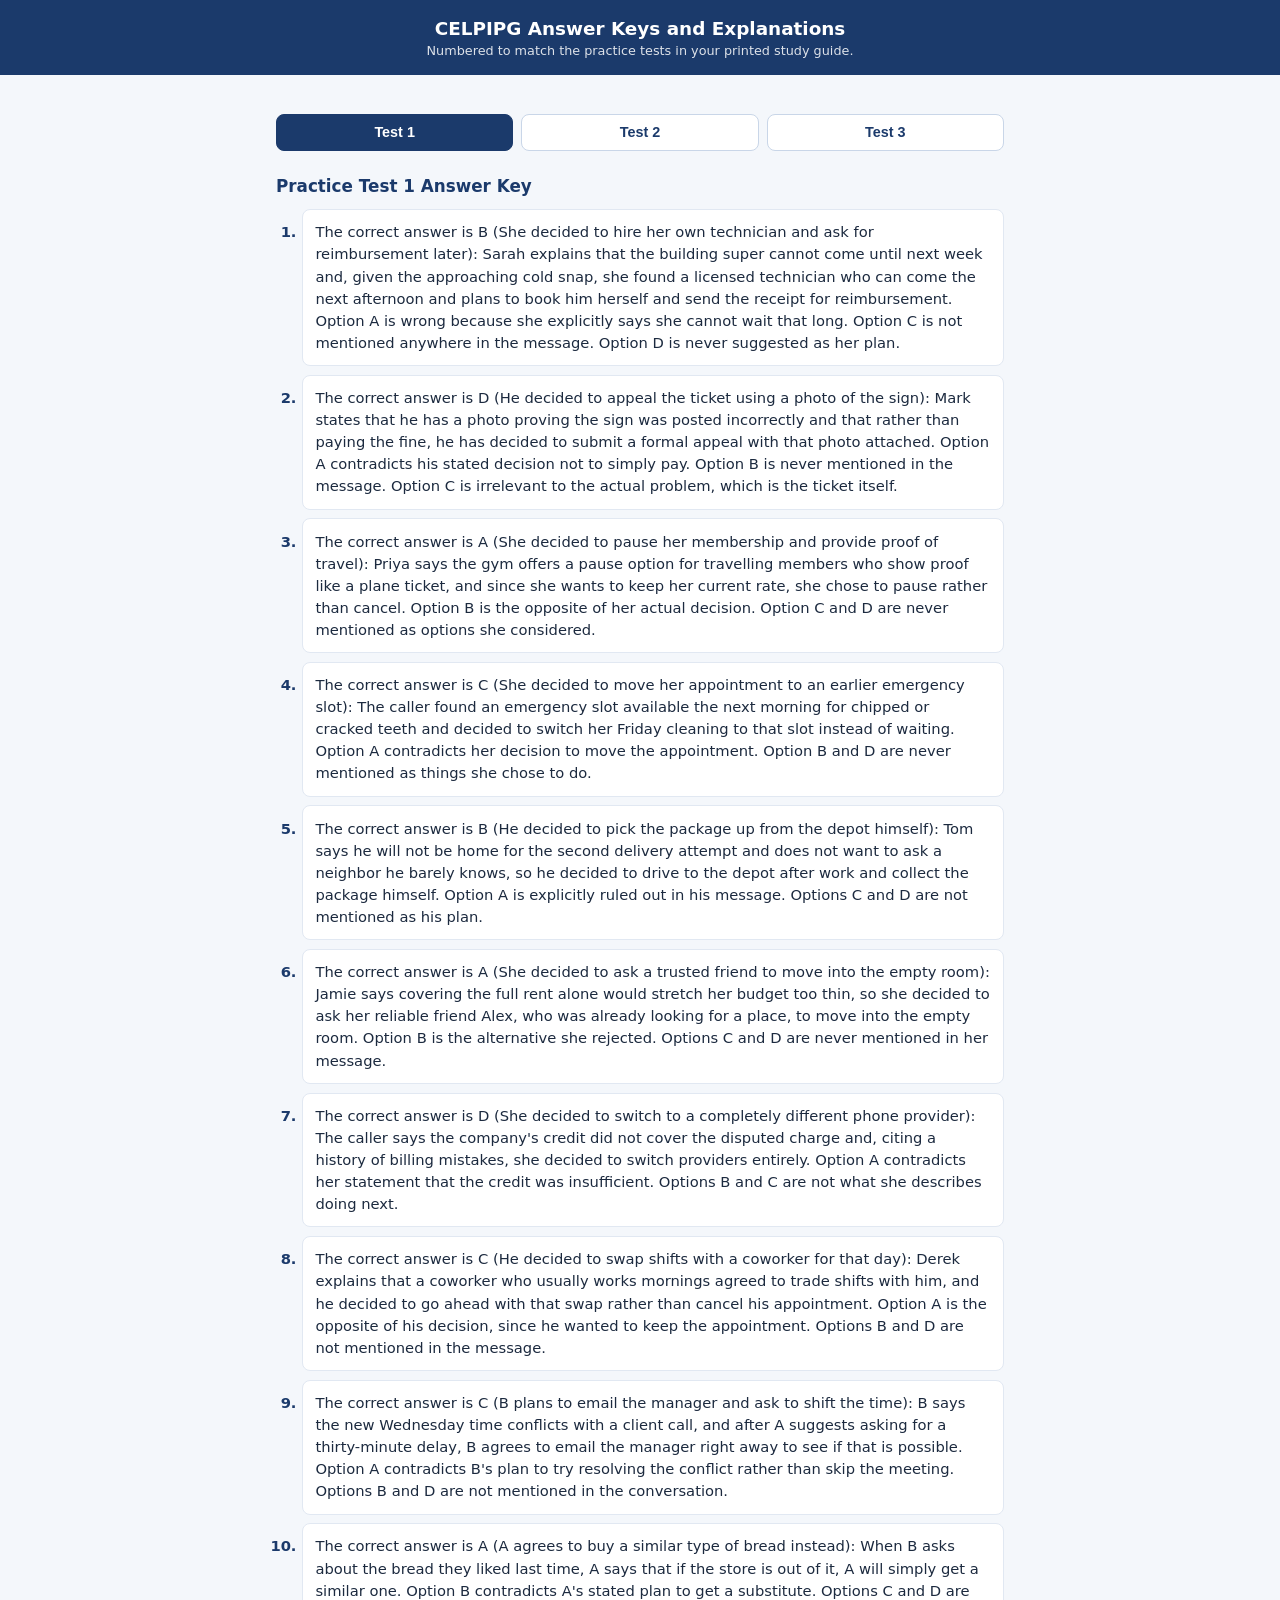
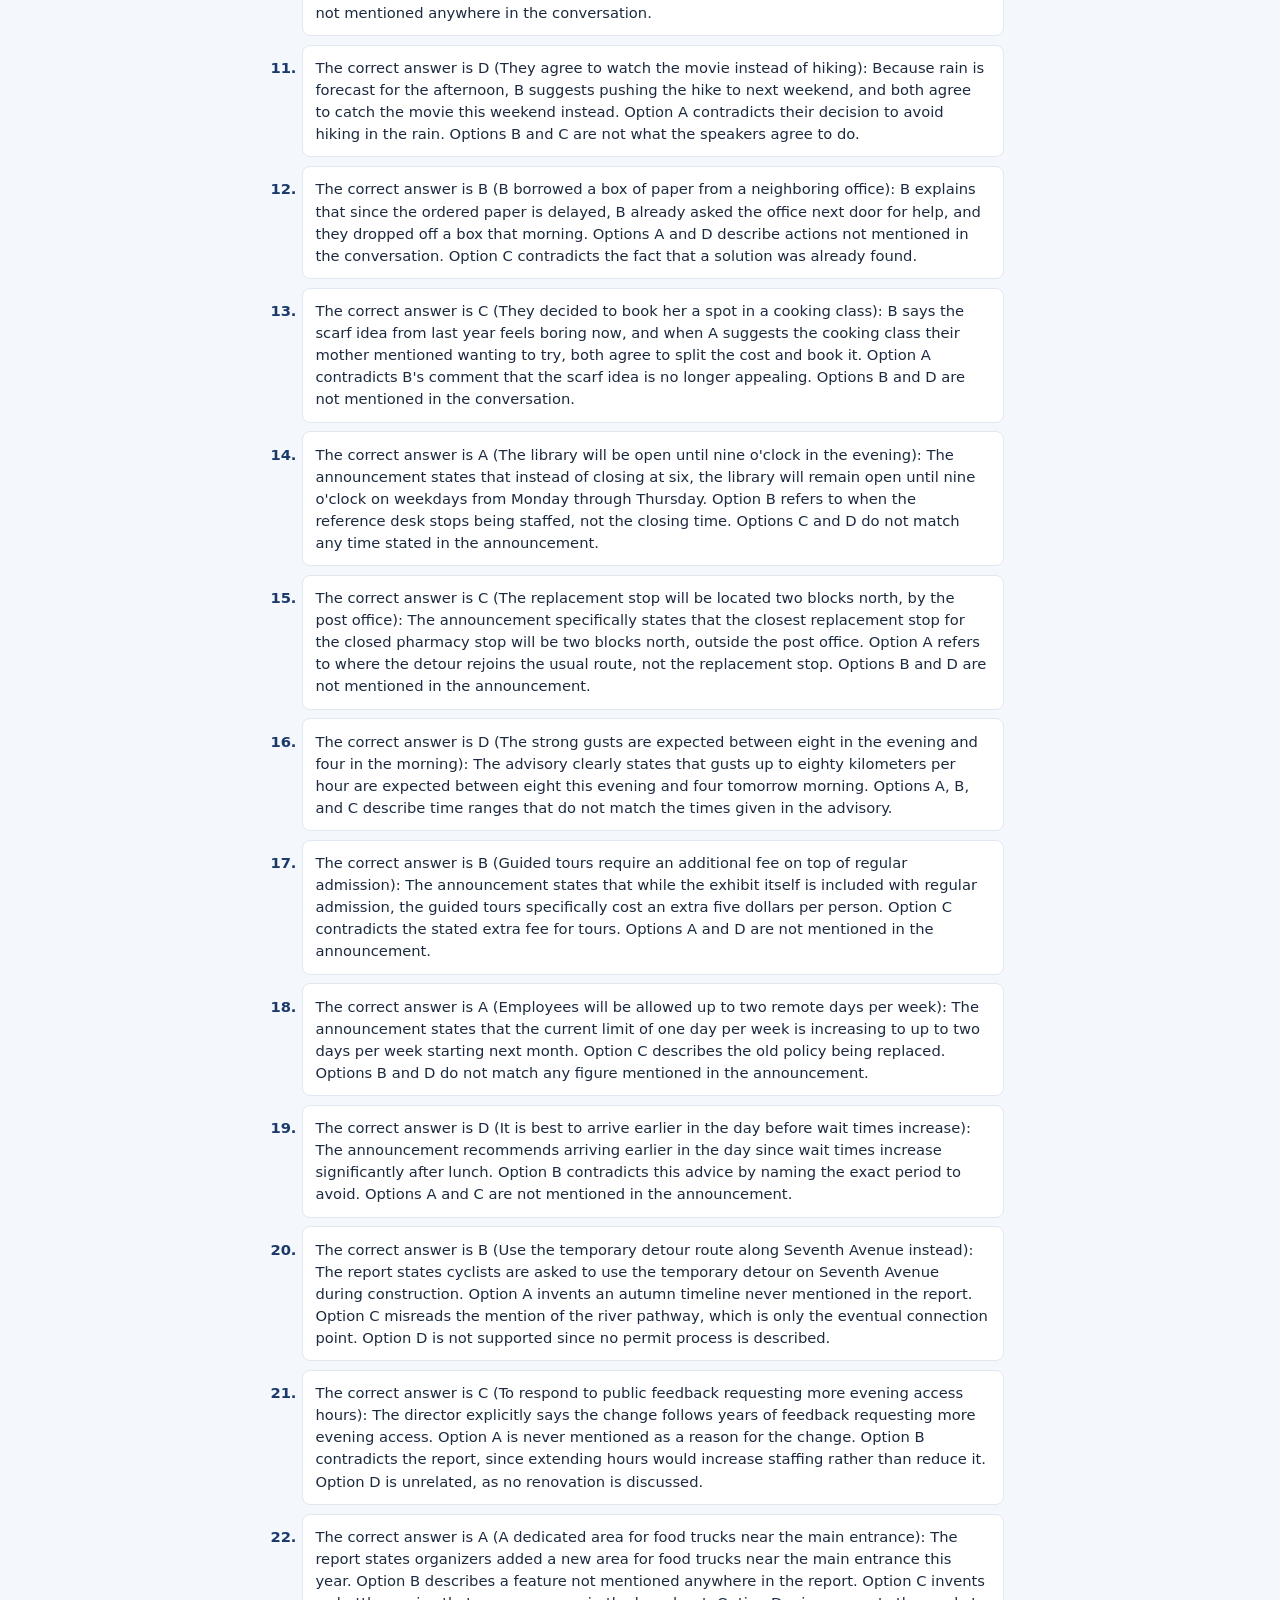
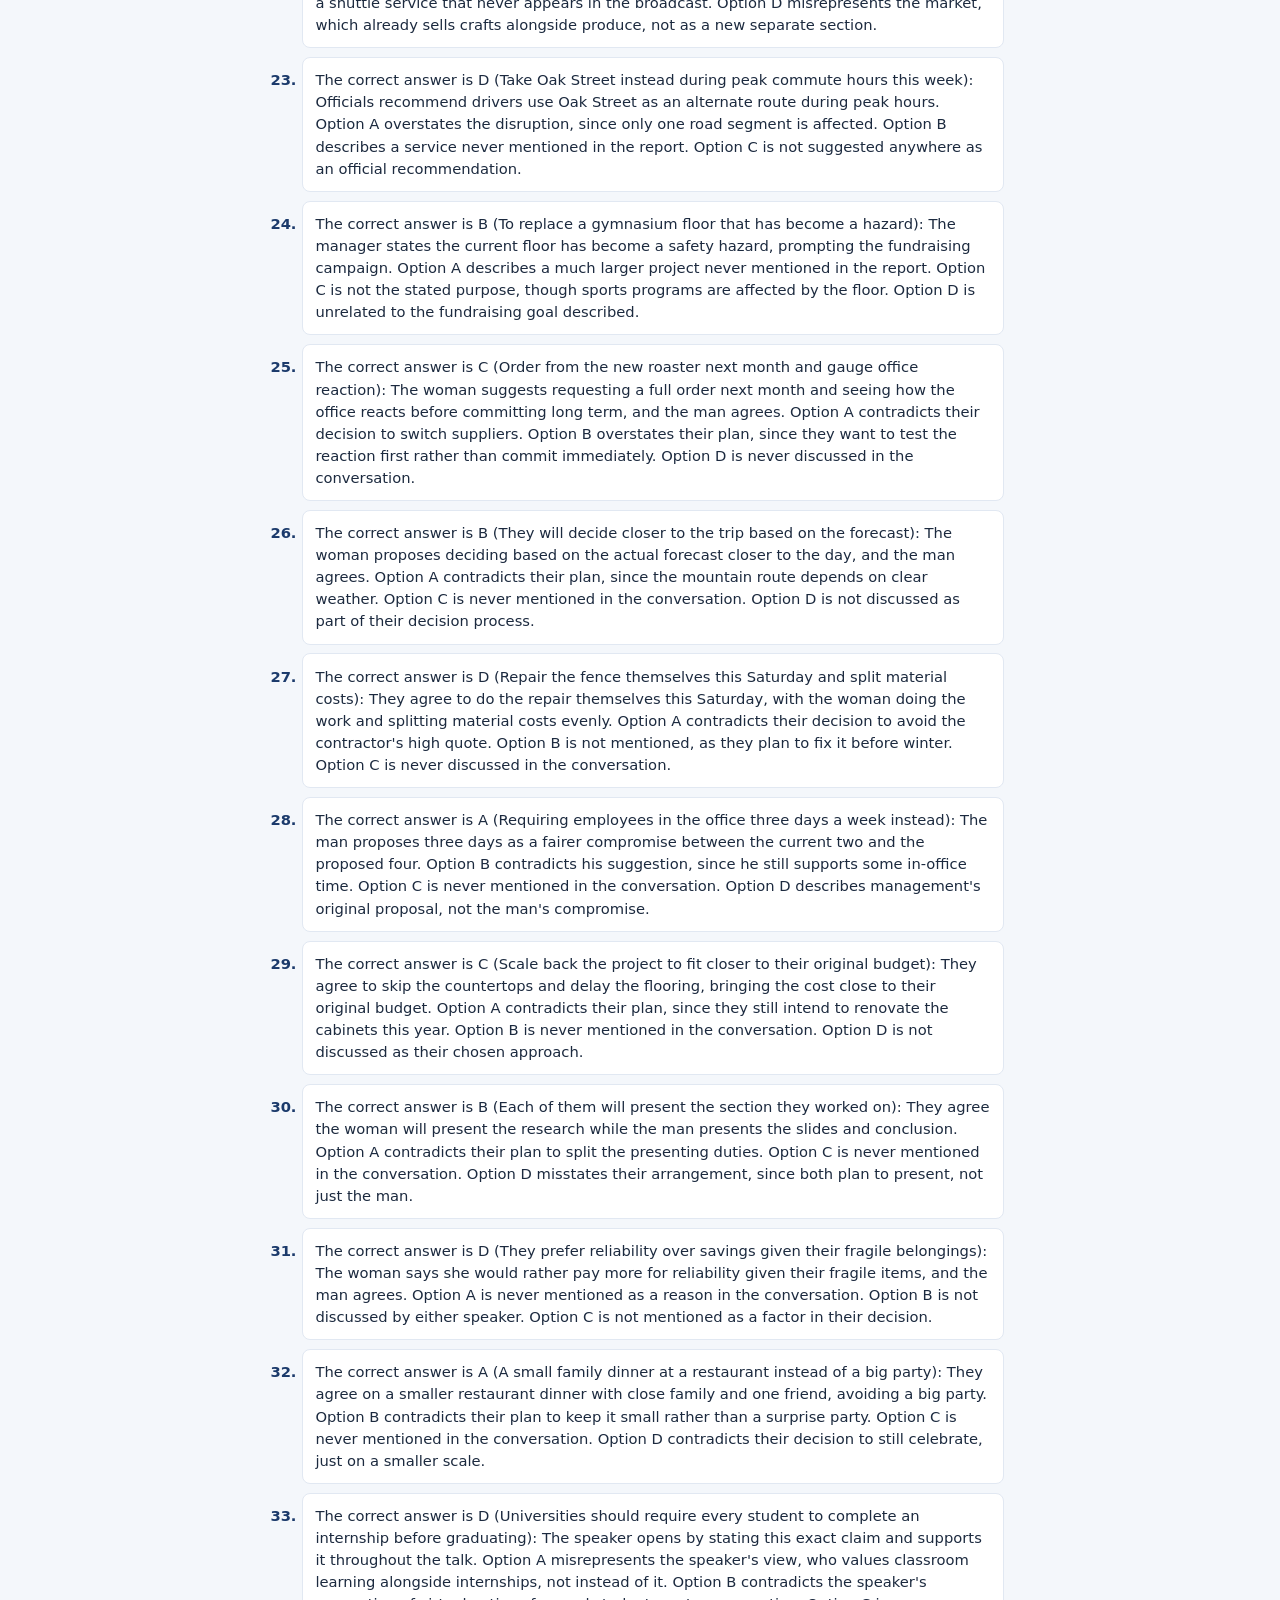
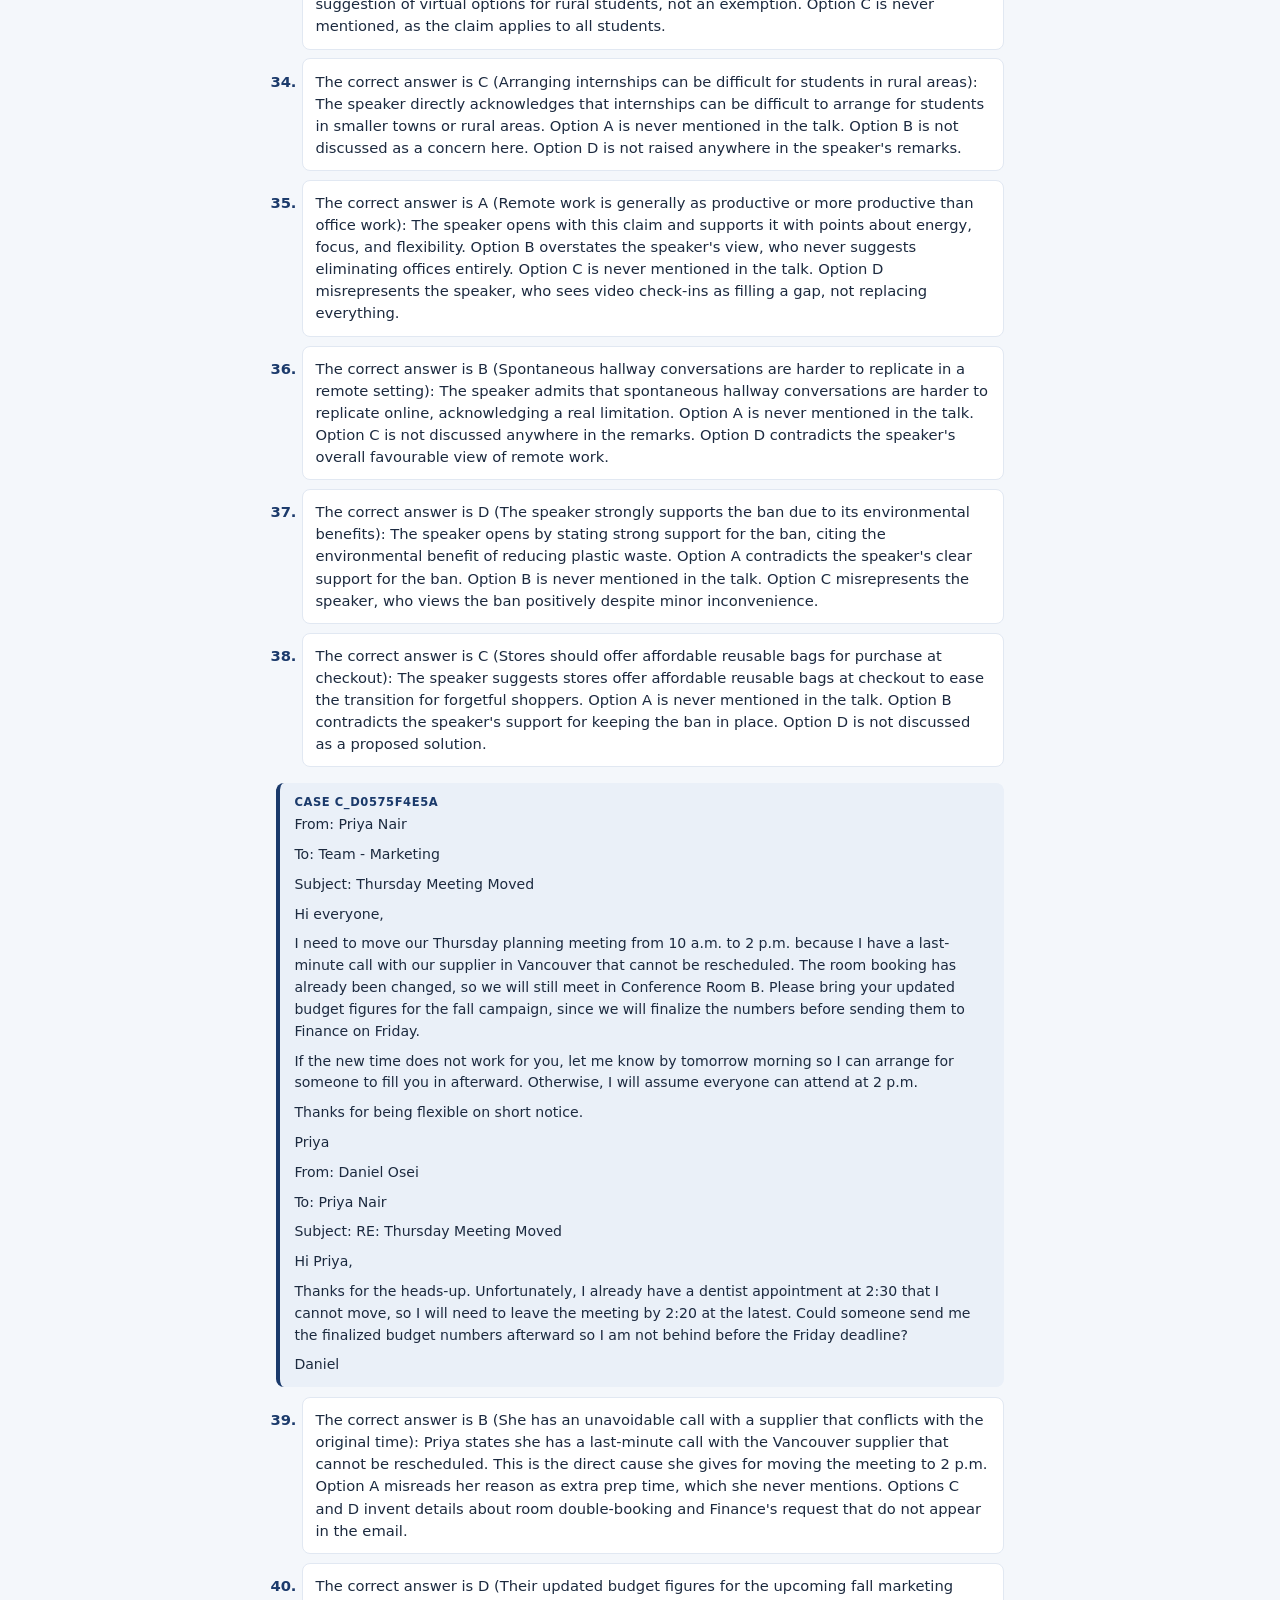
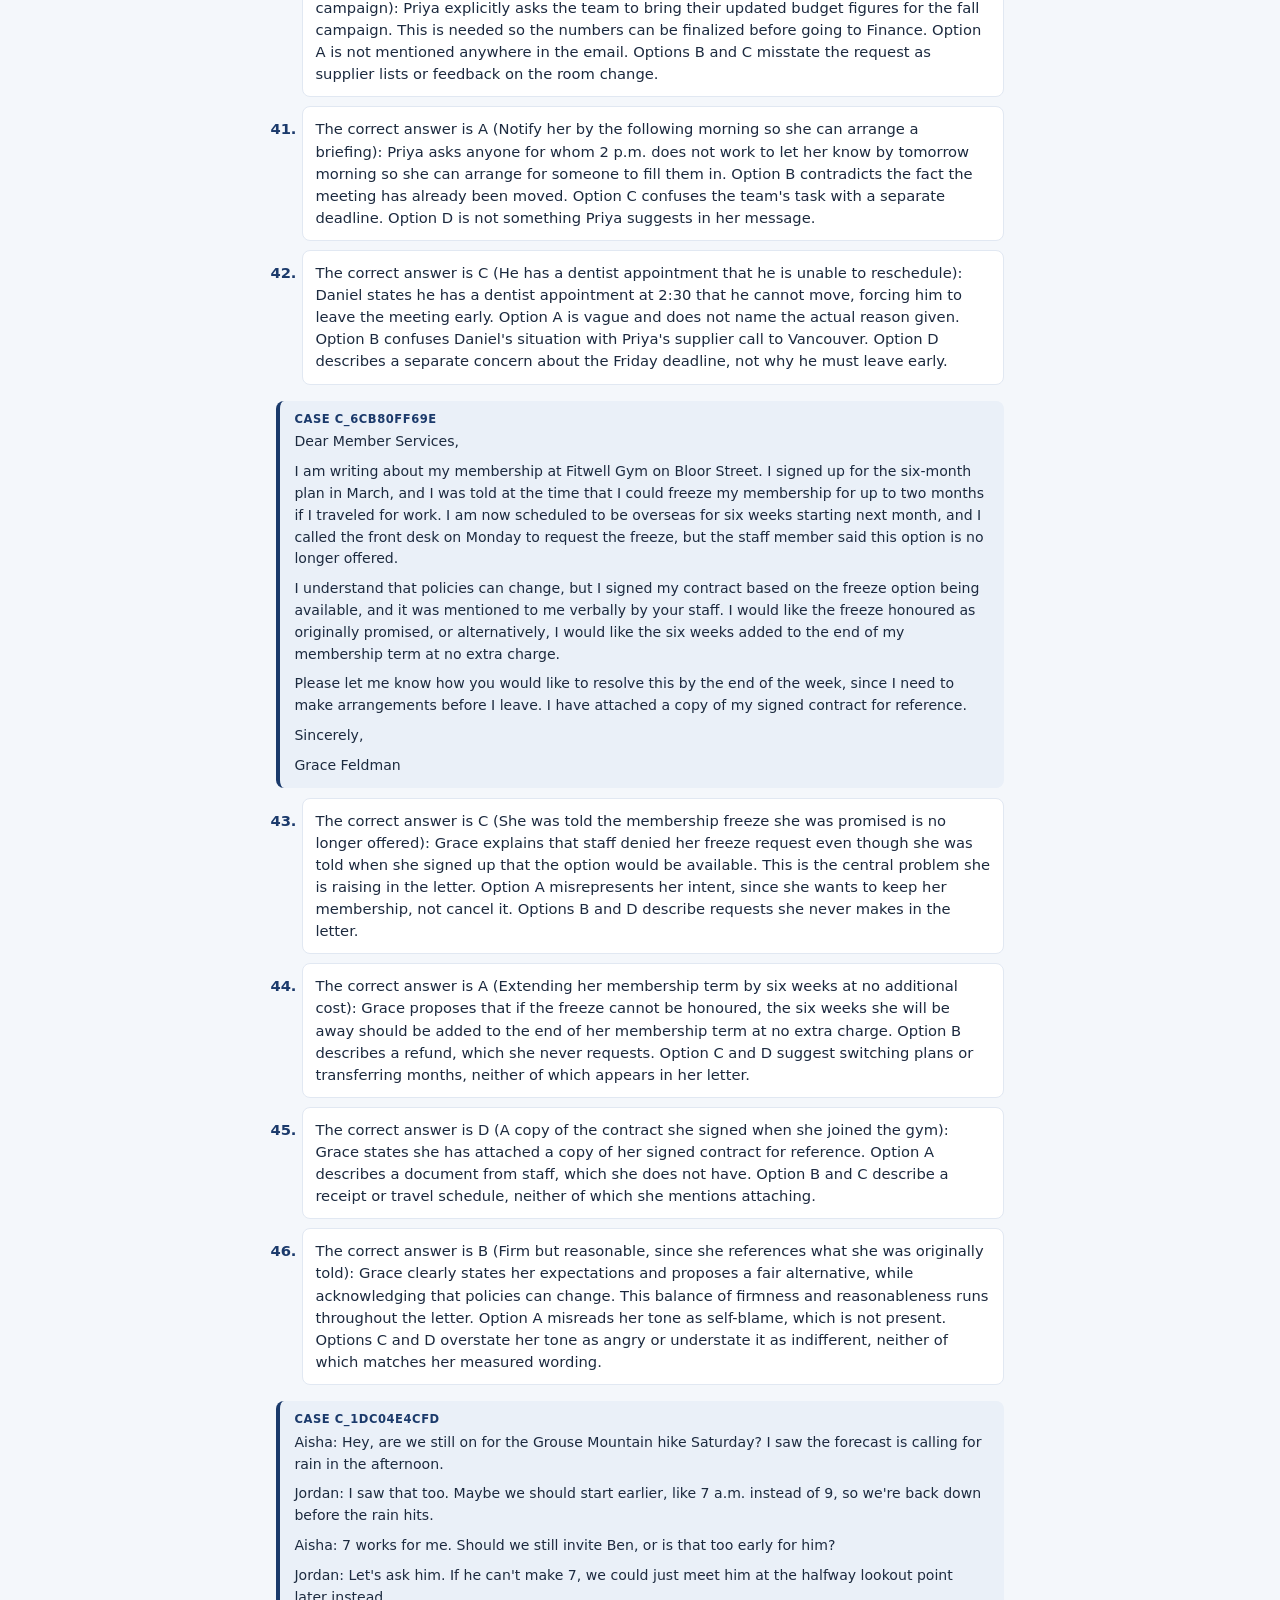
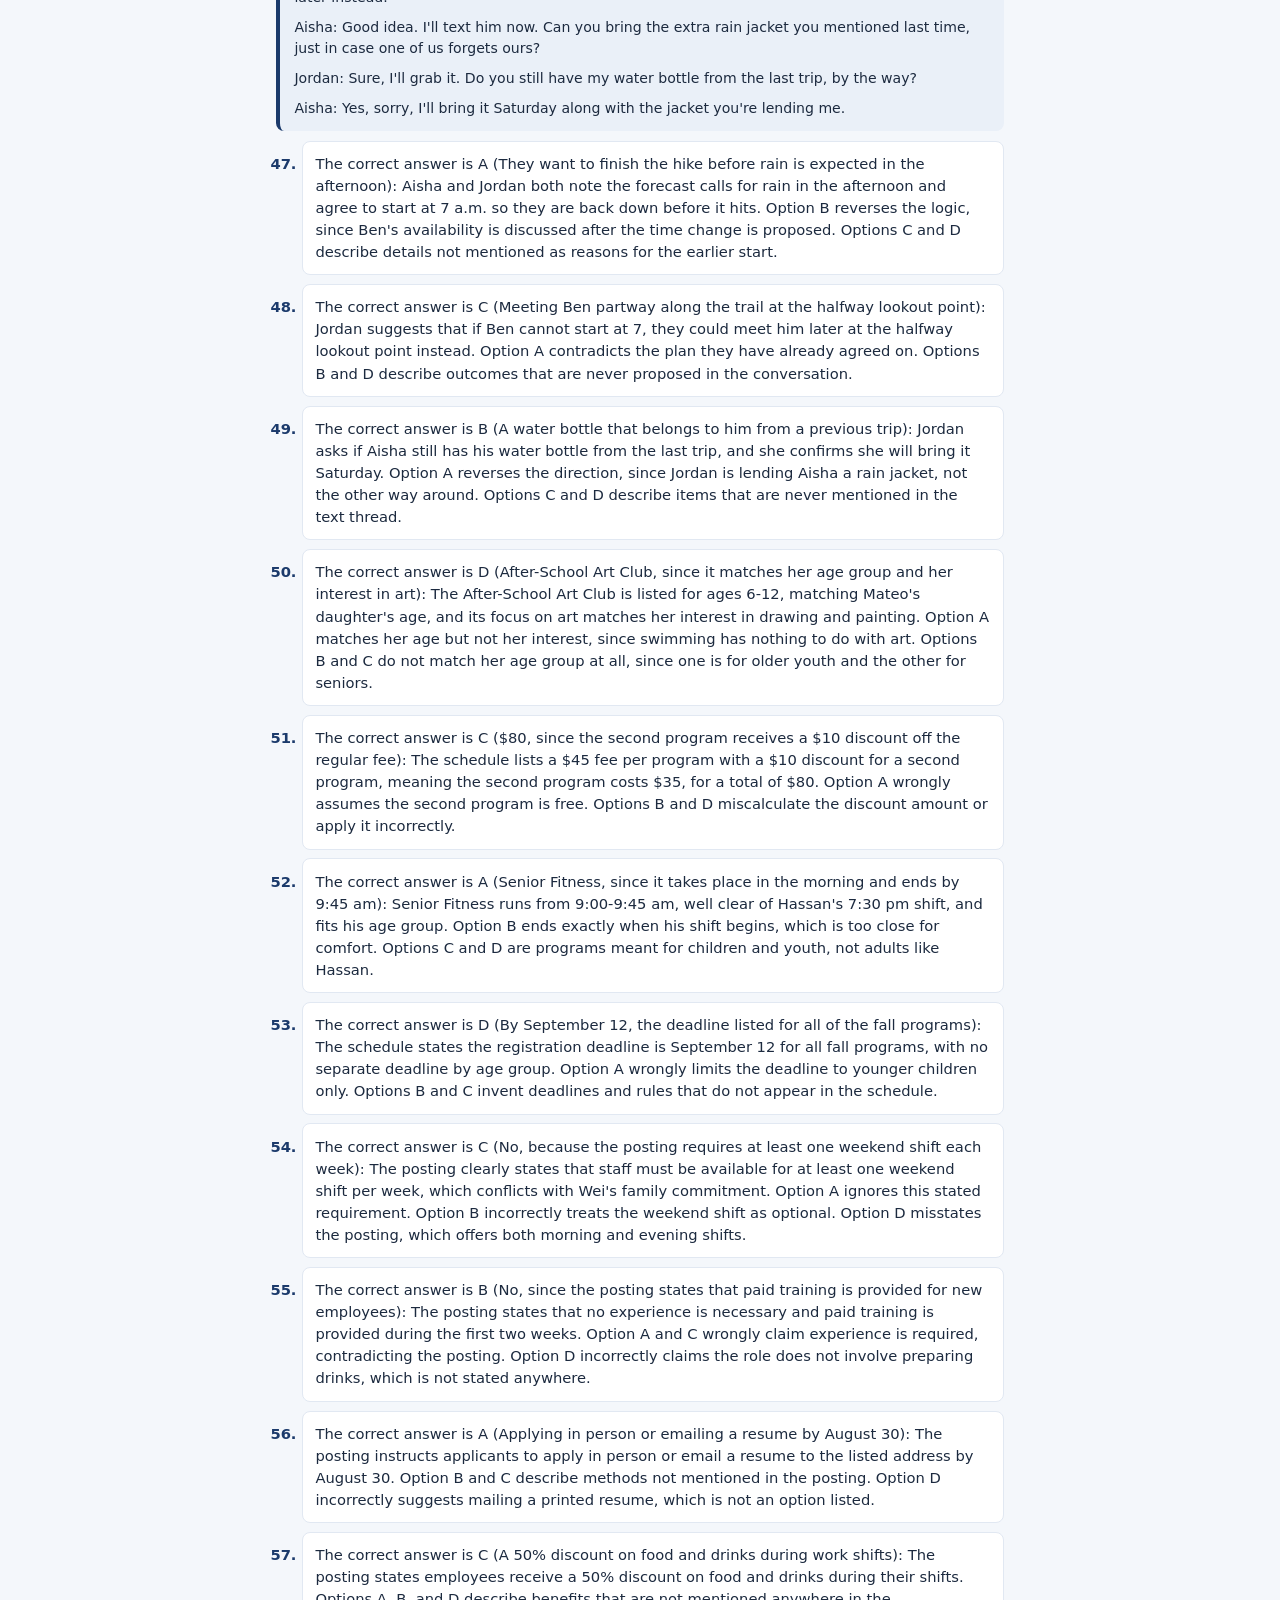
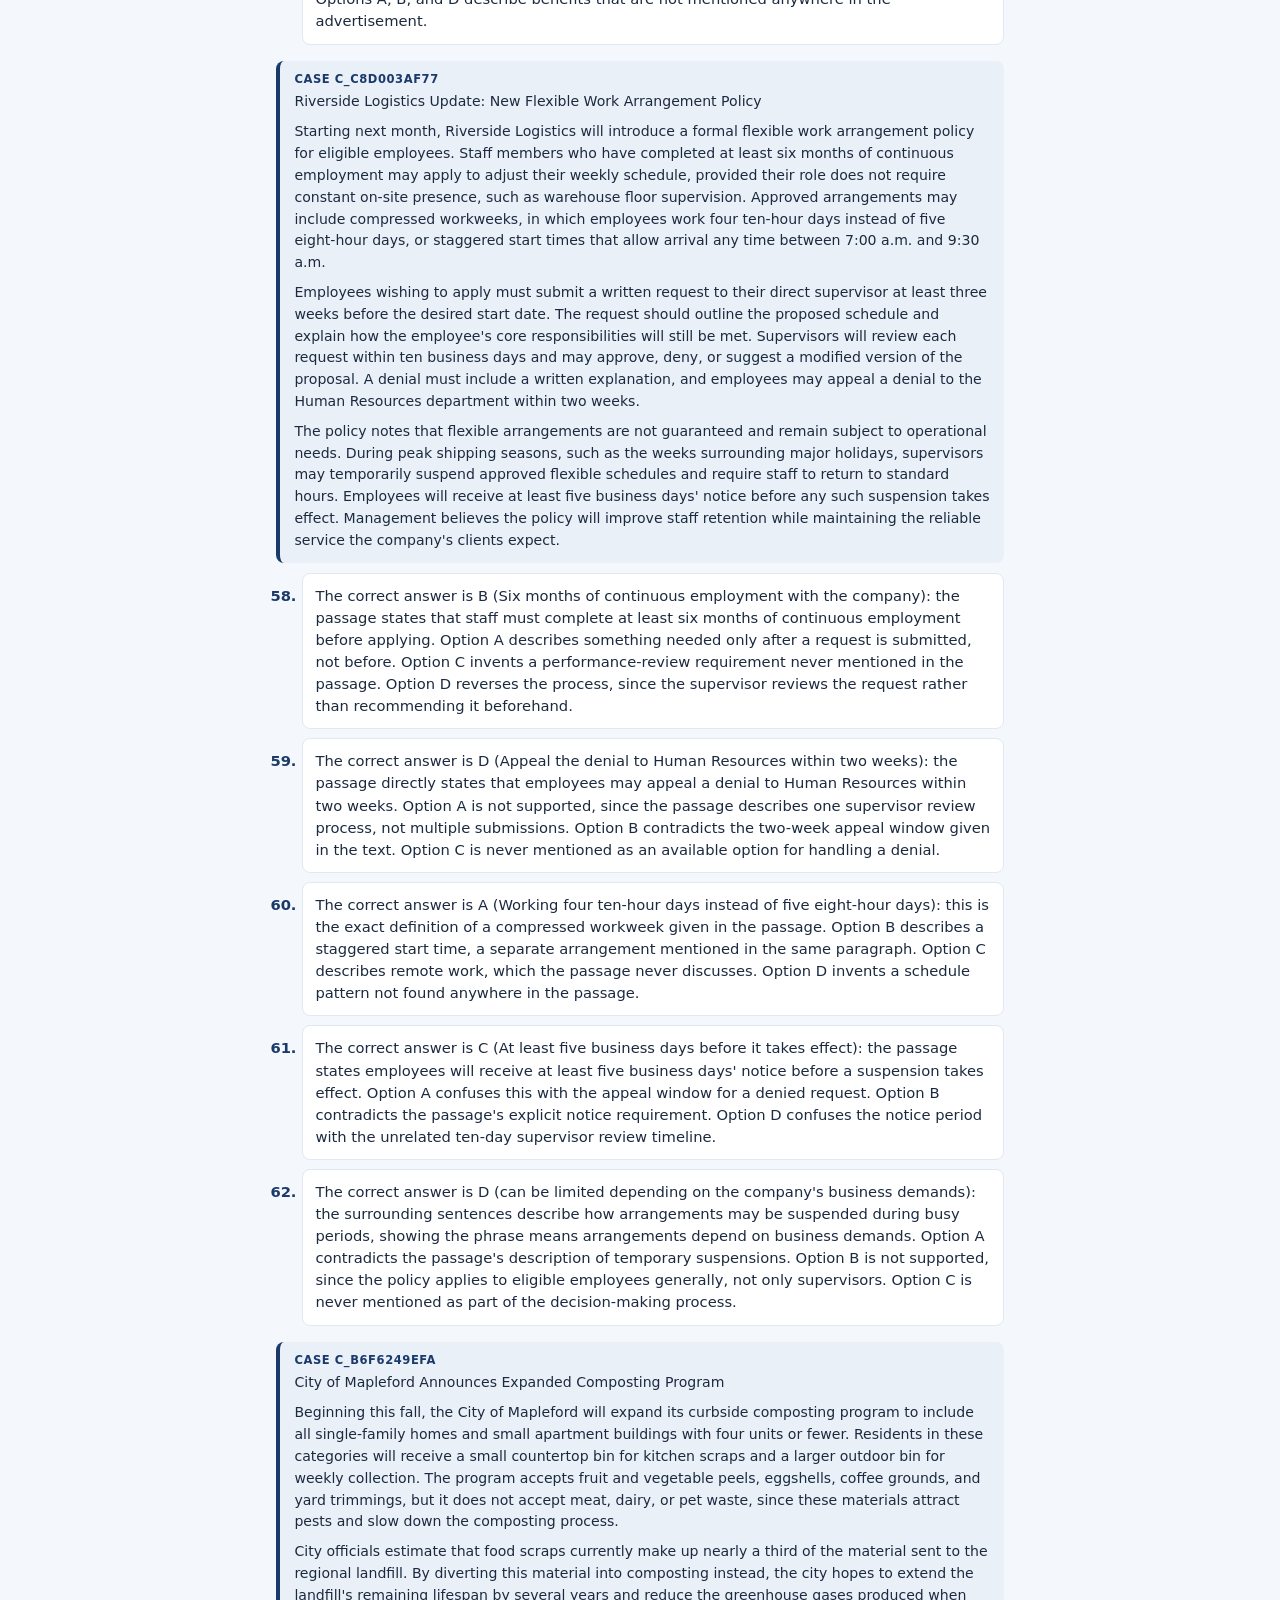
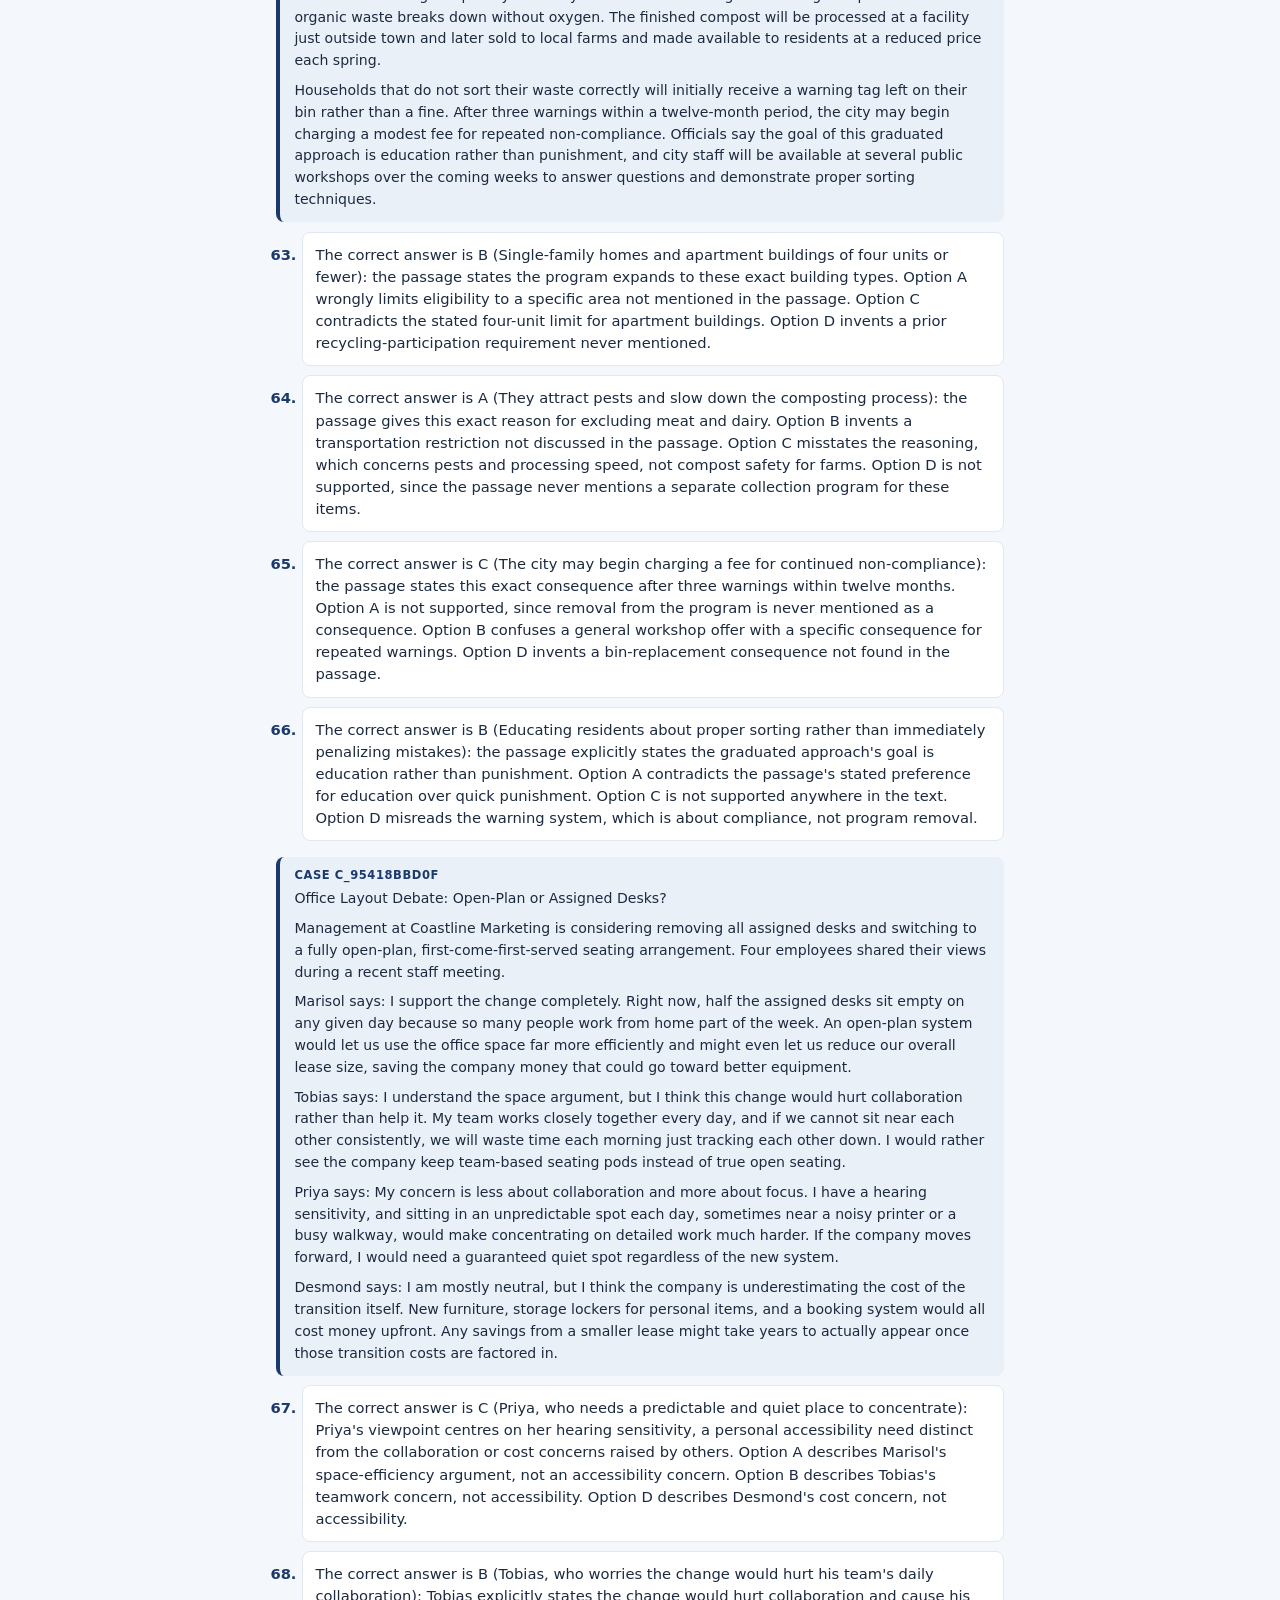
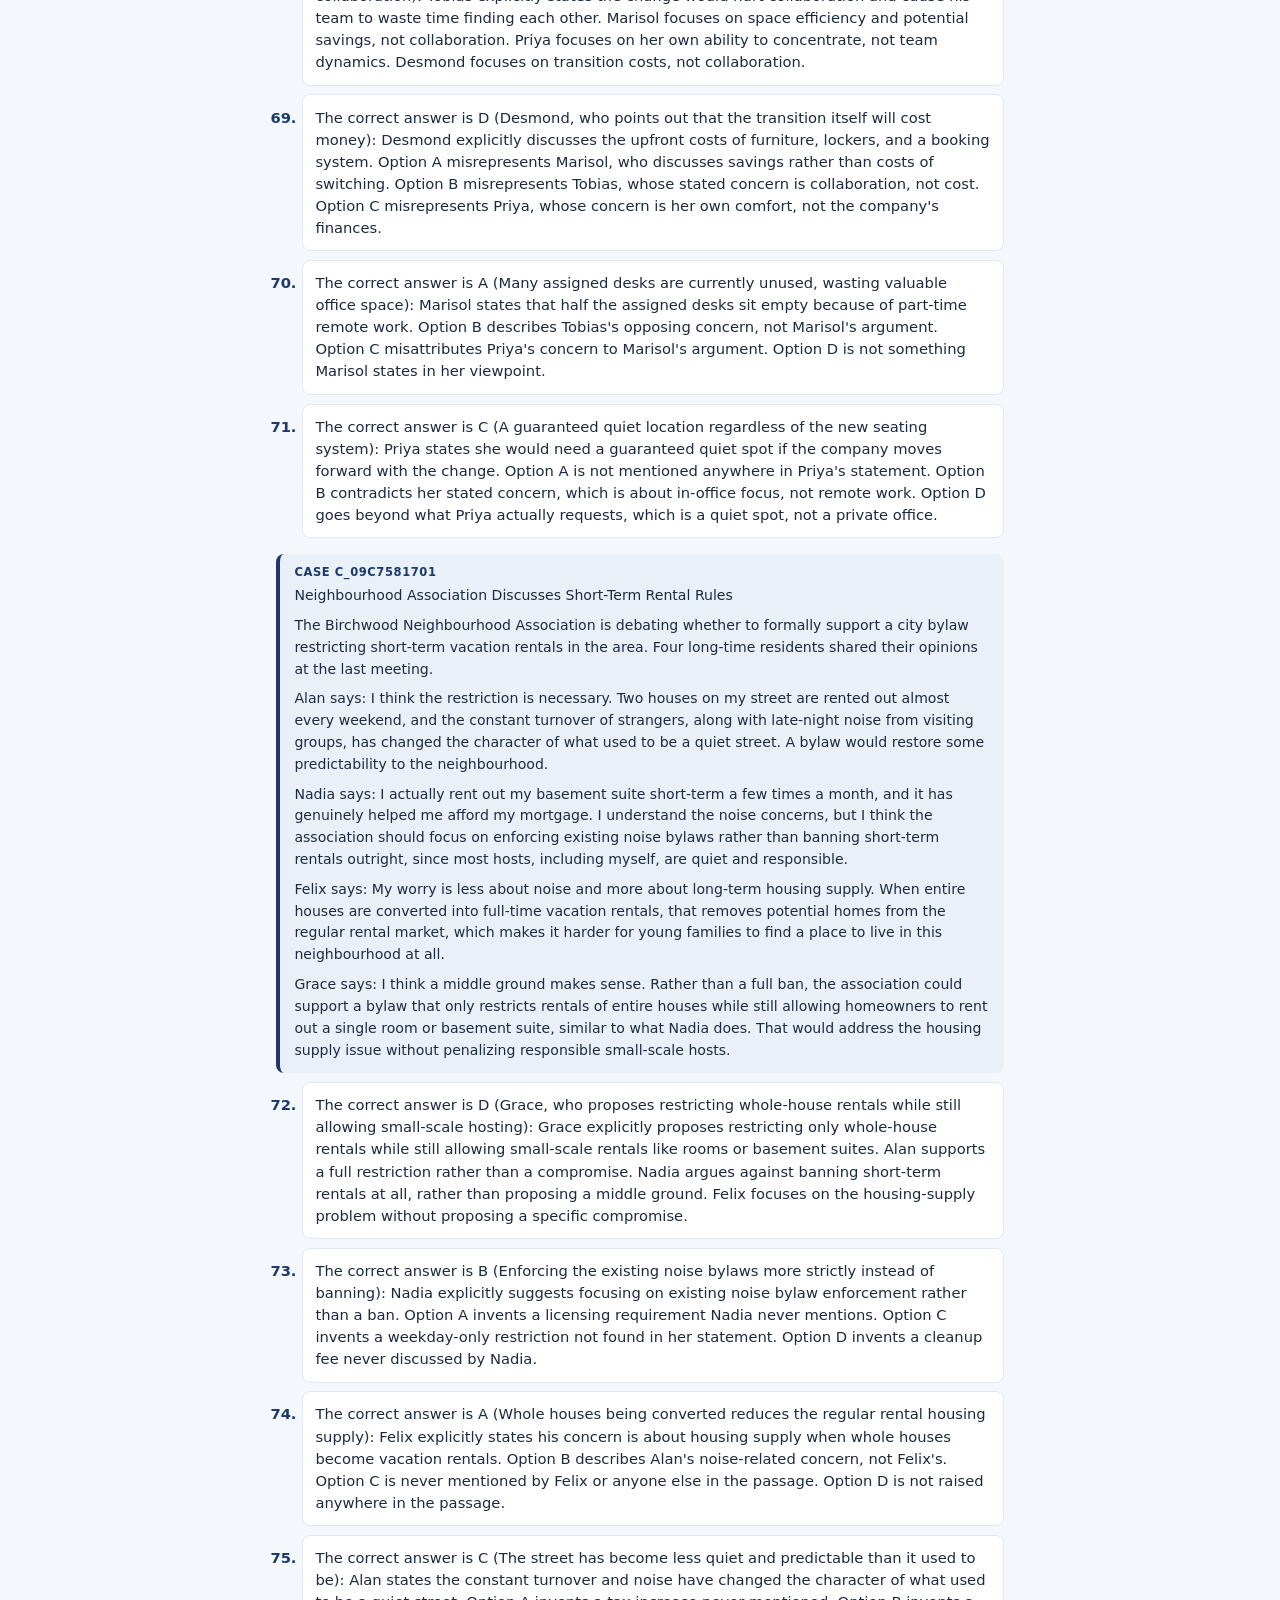
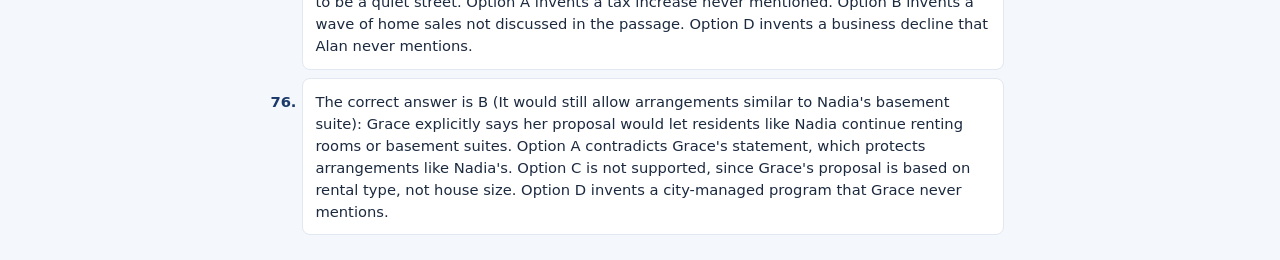
==== answers.html @ f3344689 "Deploy CELPIPG exam" ====
<!DOCTYPE html>
<html lang="en">
<head>
<meta charset="UTF-8">
<meta name="viewport" content="width=device-width, initial-scale=1.0">
<meta name="robots" content="noindex">
<title>CELPIPG Answer Keys and Explanations</title>
<style>
  * { box-sizing: border-box; margin: 0; padding: 0; }
  body { font-family: "Avenir Next", "Segoe UI", system-ui, sans-serif;
         background: #F4F7FB; color: #1C2A3F; }
  header { background: #1B3A6B; color: white; padding: 1.1rem 1rem; text-align: center; }
  header h1 { font-size: 1.15rem; }
  header p { font-size: 0.8rem; opacity: 0.85; margin-top: 0.25rem; }
  main { max-width: 760px; margin: 0 auto; padding: 1rem; }
  .tabs { display: flex; gap: 0.5rem; margin: 0.8rem 0 1rem; position: sticky;
           top: 0; background: #F4F7FB; padding: 0.6rem 0; z-index: 5; }
  .tab { flex: 1; padding: 0.6rem 0.4rem; border: 1px solid #C9D6E8; background: white;
          border-radius: 8px; font-size: 0.9rem; font-weight: 600; color: #1B3A6B;
          cursor: pointer; }
  .tab.active { background: #1B3A6B; color: white; border-color: #1B3A6B; }
  .test h2 { font-size: 1.05rem; margin: 0.4rem 0 0.8rem; color: #1B3A6B; }
  .test ol { list-style-position: outside; padding-left: 1.6rem; }
  .test li { background: white; border: 1px solid #E1E8F2; border-radius: 8px;
              padding: 0.7rem 0.8rem; margin-bottom: 0.55rem; font-size: 0.92rem;
              line-height: 1.5; }
  .test li::marker { font-weight: 700; color: #1B3A6B; }
  .cluster-box { border-left: 4px solid #1B3A6B; background: #EAF0F8;
                  border-radius: 8px; padding: 0.7rem 0.9rem; margin: 1rem 0 0.6rem; }
  .cluster-label { font-size: 0.72rem; font-weight: 700; letter-spacing: 0.05em;
                    text-transform: uppercase; color: #1B3A6B; margin-bottom: 0.35rem; }
  .cluster-box p { font-size: 0.88rem; line-height: 1.55; }
  .cluster-box p + p { margin-top: 0.5rem; }
</style>
</head>
<body>
<header>
  <h1>CELPIPG Answer Keys and Explanations</h1>
  <p>Numbered to match the practice tests in your printed study guide.</p>
</header>
<main>
  <nav class="tabs">
      <button class="tab active" data-test="1">Test 1</button>
      <button class="tab" data-test="2">Test 2</button>
      <button class="tab" data-test="3">Test 3</button>
  </nav>
  <section class="test" id="test1">
    <h2>Practice Test 1 Answer Key</h2>
    <ol>
      <li value="1">The correct answer is B (She decided to hire her own technician and ask for reimbursement later): Sarah explains that the building super cannot come until next week and, given the approaching cold snap, she found a licensed technician who can come the next afternoon and plans to book him herself and send the receipt for reimbursement. Option A is wrong because she explicitly says she cannot wait that long. Option C is not mentioned anywhere in the message. Option D is never suggested as her plan.</li>
      <li value="2">The correct answer is D (He decided to appeal the ticket using a photo of the sign): Mark states that he has a photo proving the sign was posted incorrectly and that rather than paying the fine, he has decided to submit a formal appeal with that photo attached. Option A contradicts his stated decision not to simply pay. Option B is never mentioned in the message. Option C is irrelevant to the actual problem, which is the ticket itself.</li>
      <li value="3">The correct answer is A (She decided to pause her membership and provide proof of travel): Priya says the gym offers a pause option for travelling members who show proof like a plane ticket, and since she wants to keep her current rate, she chose to pause rather than cancel. Option B is the opposite of her actual decision. Option C and D are never mentioned as options she considered.</li>
      <li value="4">The correct answer is C (She decided to move her appointment to an earlier emergency slot): The caller found an emergency slot available the next morning for chipped or cracked teeth and decided to switch her Friday cleaning to that slot instead of waiting. Option A contradicts her decision to move the appointment. Option B and D are never mentioned as things she chose to do.</li>
      <li value="5">The correct answer is B (He decided to pick the package up from the depot himself): Tom says he will not be home for the second delivery attempt and does not want to ask a neighbor he barely knows, so he decided to drive to the depot after work and collect the package himself. Option A is explicitly ruled out in his message. Options C and D are not mentioned as his plan.</li>
      <li value="6">The correct answer is A (She decided to ask a trusted friend to move into the empty room): Jamie says covering the full rent alone would stretch her budget too thin, so she decided to ask her reliable friend Alex, who was already looking for a place, to move into the empty room. Option B is the alternative she rejected. Options C and D are never mentioned in her message.</li>
      <li value="7">The correct answer is D (She decided to switch to a completely different phone provider): The caller says the company&#x27;s credit did not cover the disputed charge and, citing a history of billing mistakes, she decided to switch providers entirely. Option A contradicts her statement that the credit was insufficient. Options B and C are not what she describes doing next.</li>
      <li value="8">The correct answer is C (He decided to swap shifts with a coworker for that day): Derek explains that a coworker who usually works mornings agreed to trade shifts with him, and he decided to go ahead with that swap rather than cancel his appointment. Option A is the opposite of his decision, since he wanted to keep the appointment. Options B and D are not mentioned in the message.</li>
      <li value="9">The correct answer is C (B plans to email the manager and ask to shift the time): B says the new Wednesday time conflicts with a client call, and after A suggests asking for a thirty-minute delay, B agrees to email the manager right away to see if that is possible. Option A contradicts B&#x27;s plan to try resolving the conflict rather than skip the meeting. Options B and D are not mentioned in the conversation.</li>
      <li value="10">The correct answer is A (A agrees to buy a similar type of bread instead): When B asks about the bread they liked last time, A says that if the store is out of it, A will simply get a similar one. Option B contradicts A&#x27;s stated plan to get a substitute. Options C and D are not mentioned anywhere in the conversation.</li>
      <li value="11">The correct answer is D (They agree to watch the movie instead of hiking): Because rain is forecast for the afternoon, B suggests pushing the hike to next weekend, and both agree to catch the movie this weekend instead. Option A contradicts their decision to avoid hiking in the rain. Options B and C are not what the speakers agree to do.</li>
      <li value="12">The correct answer is B (B borrowed a box of paper from a neighboring office): B explains that since the ordered paper is delayed, B already asked the office next door for help, and they dropped off a box that morning. Options A and D describe actions not mentioned in the conversation. Option C contradicts the fact that a solution was already found.</li>
      <li value="13">The correct answer is C (They decided to book her a spot in a cooking class): B says the scarf idea from last year feels boring now, and when A suggests the cooking class their mother mentioned wanting to try, both agree to split the cost and book it. Option A contradicts B&#x27;s comment that the scarf idea is no longer appealing. Options B and D are not mentioned in the conversation.</li>
      <li value="14">The correct answer is A (The library will be open until nine o&#x27;clock in the evening): The announcement states that instead of closing at six, the library will remain open until nine o&#x27;clock on weekdays from Monday through Thursday. Option B refers to when the reference desk stops being staffed, not the closing time. Options C and D do not match any time stated in the announcement.</li>
      <li value="15">The correct answer is C (The replacement stop will be located two blocks north, by the post office): The announcement specifically states that the closest replacement stop for the closed pharmacy stop will be two blocks north, outside the post office. Option A refers to where the detour rejoins the usual route, not the replacement stop. Options B and D are not mentioned in the announcement.</li>
      <li value="16">The correct answer is D (The strong gusts are expected between eight in the evening and four in the morning): The advisory clearly states that gusts up to eighty kilometers per hour are expected between eight this evening and four tomorrow morning. Options A, B, and C describe time ranges that do not match the times given in the advisory.</li>
      <li value="17">The correct answer is B (Guided tours require an additional fee on top of regular admission): The announcement states that while the exhibit itself is included with regular admission, the guided tours specifically cost an extra five dollars per person. Option C contradicts the stated extra fee for tours. Options A and D are not mentioned in the announcement.</li>
      <li value="18">The correct answer is A (Employees will be allowed up to two remote days per week): The announcement states that the current limit of one day per week is increasing to up to two days per week starting next month. Option C describes the old policy being replaced. Options B and D do not match any figure mentioned in the announcement.</li>
      <li value="19">The correct answer is D (It is best to arrive earlier in the day before wait times increase): The announcement recommends arriving earlier in the day since wait times increase significantly after lunch. Option B contradicts this advice by naming the exact period to avoid. Options A and C are not mentioned in the announcement.</li>
      <li value="20">The correct answer is B (Use the temporary detour route along Seventh Avenue instead): The report states cyclists are asked to use the temporary detour on Seventh Avenue during construction. Option A invents an autumn timeline never mentioned in the report. Option C misreads the mention of the river pathway, which is only the eventual connection point. Option D is not supported since no permit process is described.</li>
      <li value="21">The correct answer is C (To respond to public feedback requesting more evening access hours): The director explicitly says the change follows years of feedback requesting more evening access. Option A is never mentioned as a reason for the change. Option B contradicts the report, since extending hours would increase staffing rather than reduce it. Option D is unrelated, as no renovation is discussed.</li>
      <li value="22">The correct answer is A (A dedicated area for food trucks near the main entrance): The report states organizers added a new area for food trucks near the main entrance this year. Option B describes a feature not mentioned anywhere in the report. Option C invents a shuttle service that never appears in the broadcast. Option D misrepresents the market, which already sells crafts alongside produce, not as a new separate section.</li>
      <li value="23">The correct answer is D (Take Oak Street instead during peak commute hours this week): Officials recommend drivers use Oak Street as an alternate route during peak hours. Option A overstates the disruption, since only one road segment is affected. Option B describes a service never mentioned in the report. Option C is not suggested anywhere as an official recommendation.</li>
      <li value="24">The correct answer is B (To replace a gymnasium floor that has become a hazard): The manager states the current floor has become a safety hazard, prompting the fundraising campaign. Option A describes a much larger project never mentioned in the report. Option C is not the stated purpose, though sports programs are affected by the floor. Option D is unrelated to the fundraising goal described.</li>
      <li value="25">The correct answer is C (Order from the new roaster next month and gauge office reaction): The woman suggests requesting a full order next month and seeing how the office reacts before committing long term, and the man agrees. Option A contradicts their decision to switch suppliers. Option B overstates their plan, since they want to test the reaction first rather than commit immediately. Option D is never discussed in the conversation.</li>
      <li value="26">The correct answer is B (They will decide closer to the trip based on the forecast): The woman proposes deciding based on the actual forecast closer to the day, and the man agrees. Option A contradicts their plan, since the mountain route depends on clear weather. Option C is never mentioned in the conversation. Option D is not discussed as part of their decision process.</li>
      <li value="27">The correct answer is D (Repair the fence themselves this Saturday and split material costs): They agree to do the repair themselves this Saturday, with the woman doing the work and splitting material costs evenly. Option A contradicts their decision to avoid the contractor&#x27;s high quote. Option B is not mentioned, as they plan to fix it before winter. Option C is never discussed in the conversation.</li>
      <li value="28">The correct answer is A (Requiring employees in the office three days a week instead): The man proposes three days as a fairer compromise between the current two and the proposed four. Option B contradicts his suggestion, since he still supports some in-office time. Option C is never mentioned in the conversation. Option D describes management&#x27;s original proposal, not the man&#x27;s compromise.</li>
      <li value="29">The correct answer is C (Scale back the project to fit closer to their original budget): They agree to skip the countertops and delay the flooring, bringing the cost close to their original budget. Option A contradicts their plan, since they still intend to renovate the cabinets this year. Option B is never mentioned in the conversation. Option D is not discussed as their chosen approach.</li>
      <li value="30">The correct answer is B (Each of them will present the section they worked on): They agree the woman will present the research while the man presents the slides and conclusion. Option A contradicts their plan to split the presenting duties. Option C is never mentioned in the conversation. Option D misstates their arrangement, since both plan to present, not just the man.</li>
      <li value="31">The correct answer is D (They prefer reliability over savings given their fragile belongings): The woman says she would rather pay more for reliability given their fragile items, and the man agrees. Option A is never mentioned as a reason in the conversation. Option B is not discussed by either speaker. Option C is not mentioned as a factor in their decision.</li>
      <li value="32">The correct answer is A (A small family dinner at a restaurant instead of a big party): They agree on a smaller restaurant dinner with close family and one friend, avoiding a big party. Option B contradicts their plan to keep it small rather than a surprise party. Option C is never mentioned in the conversation. Option D contradicts their decision to still celebrate, just on a smaller scale.</li>
      <li value="33">The correct answer is D (Universities should require every student to complete an internship before graduating): The speaker opens by stating this exact claim and supports it throughout the talk. Option A misrepresents the speaker&#x27;s view, who values classroom learning alongside internships, not instead of it. Option B contradicts the speaker&#x27;s suggestion of virtual options for rural students, not an exemption. Option C is never mentioned, as the claim applies to all students.</li>
      <li value="34">The correct answer is C (Arranging internships can be difficult for students in rural areas): The speaker directly acknowledges that internships can be difficult to arrange for students in smaller towns or rural areas. Option A is never mentioned in the talk. Option B is not discussed as a concern here. Option D is not raised anywhere in the speaker&#x27;s remarks.</li>
      <li value="35">The correct answer is A (Remote work is generally as productive or more productive than office work): The speaker opens with this claim and supports it with points about energy, focus, and flexibility. Option B overstates the speaker&#x27;s view, who never suggests eliminating offices entirely. Option C is never mentioned in the talk. Option D misrepresents the speaker, who sees video check-ins as filling a gap, not replacing everything.</li>
      <li value="36">The correct answer is B (Spontaneous hallway conversations are harder to replicate in a remote setting): The speaker admits that spontaneous hallway conversations are harder to replicate online, acknowledging a real limitation. Option A is never mentioned in the talk. Option C is not discussed anywhere in the remarks. Option D contradicts the speaker&#x27;s overall favourable view of remote work.</li>
      <li value="37">The correct answer is D (The speaker strongly supports the ban due to its environmental benefits): The speaker opens by stating strong support for the ban, citing the environmental benefit of reducing plastic waste. Option A contradicts the speaker&#x27;s clear support for the ban. Option B is never mentioned in the talk. Option C misrepresents the speaker, who views the ban positively despite minor inconvenience.</li>
      <li value="38">The correct answer is C (Stores should offer affordable reusable bags for purchase at checkout): The speaker suggests stores offer affordable reusable bags at checkout to ease the transition for forgetful shoppers. Option A is never mentioned in the talk. Option B contradicts the speaker&#x27;s support for keeping the ban in place. Option D is not discussed as a proposed solution.</li>
    </ol>
    <div class="cluster-box"><div class="cluster-label">Case c_d0575f4e5a</div><p>From: Priya Nair</p><p>To: Team - Marketing</p><p>Subject: Thursday Meeting Moved</p><p>Hi everyone,</p><p>I need to move our Thursday planning meeting from 10 a.m. to 2 p.m. because I have a last-minute call with our supplier in Vancouver that cannot be rescheduled. The room booking has already been changed, so we will still meet in Conference Room B. Please bring your updated budget figures for the fall campaign, since we will finalize the numbers before sending them to Finance on Friday.</p><p>If the new time does not work for you, let me know by tomorrow morning so I can arrange for someone to fill you in afterward. Otherwise, I will assume everyone can attend at 2 p.m.</p><p>Thanks for being flexible on short notice.</p><p>Priya</p><p>From: Daniel Osei</p><p>To: Priya Nair</p><p>Subject: RE: Thursday Meeting Moved</p><p>Hi Priya,</p><p>Thanks for the heads-up. Unfortunately, I already have a dentist appointment at 2:30 that I cannot move, so I will need to leave the meeting by 2:20 at the latest. Could someone send me the finalized budget numbers afterward so I am not behind before the Friday deadline?</p><p>Daniel</p></div>
    <ol>
      <li value="39">The correct answer is B (She has an unavoidable call with a supplier that conflicts with the original time): Priya states she has a last-minute call with the Vancouver supplier that cannot be rescheduled. This is the direct cause she gives for moving the meeting to 2 p.m. Option A misreads her reason as extra prep time, which she never mentions. Options C and D invent details about room double-booking and Finance&#x27;s request that do not appear in the email.</li>
      <li value="40">The correct answer is D (Their updated budget figures for the upcoming fall marketing campaign): Priya explicitly asks the team to bring their updated budget figures for the fall campaign. This is needed so the numbers can be finalized before going to Finance. Option A is not mentioned anywhere in the email. Options B and C misstate the request as supplier lists or feedback on the room change.</li>
      <li value="41">The correct answer is A (Notify her by the following morning so she can arrange a briefing): Priya asks anyone for whom 2 p.m. does not work to let her know by tomorrow morning so she can arrange for someone to fill them in. Option B contradicts the fact the meeting has already been moved. Option C confuses the team&#x27;s task with a separate deadline. Option D is not something Priya suggests in her message.</li>
      <li value="42">The correct answer is C (He has a dentist appointment that he is unable to reschedule): Daniel states he has a dentist appointment at 2:30 that he cannot move, forcing him to leave the meeting early. Option A is vague and does not name the actual reason given. Option B confuses Daniel&#x27;s situation with Priya&#x27;s supplier call to Vancouver. Option D describes a separate concern about the Friday deadline, not why he must leave early.</li>
    </ol>
    <div class="cluster-box"><div class="cluster-label">Case c_6cb80ff69e</div><p>Dear Member Services,</p><p>I am writing about my membership at Fitwell Gym on Bloor Street. I signed up for the six-month plan in March, and I was told at the time that I could freeze my membership for up to two months if I traveled for work. I am now scheduled to be overseas for six weeks starting next month, and I called the front desk on Monday to request the freeze, but the staff member said this option is no longer offered.</p><p>I understand that policies can change, but I signed my contract based on the freeze option being available, and it was mentioned to me verbally by your staff. I would like the freeze honoured as originally promised, or alternatively, I would like the six weeks added to the end of my membership term at no extra charge.</p><p>Please let me know how you would like to resolve this by the end of the week, since I need to make arrangements before I leave. I have attached a copy of my signed contract for reference.</p><p>Sincerely,</p><p>Grace Feldman</p></div>
    <ol>
      <li value="43">The correct answer is C (She was told the membership freeze she was promised is no longer offered): Grace explains that staff denied her freeze request even though she was told when she signed up that the option would be available. This is the central problem she is raising in the letter. Option A misrepresents her intent, since she wants to keep her membership, not cancel it. Options B and D describe requests she never makes in the letter.</li>
      <li value="44">The correct answer is A (Extending her membership term by six weeks at no additional cost): Grace proposes that if the freeze cannot be honoured, the six weeks she will be away should be added to the end of her membership term at no extra charge. Option B describes a refund, which she never requests. Option C and D suggest switching plans or transferring months, neither of which appears in her letter.</li>
      <li value="45">The correct answer is D (A copy of the contract she signed when she joined the gym): Grace states she has attached a copy of her signed contract for reference. Option A describes a document from staff, which she does not have. Option B and C describe a receipt or travel schedule, neither of which she mentions attaching.</li>
      <li value="46">The correct answer is B (Firm but reasonable, since she references what she was originally told): Grace clearly states her expectations and proposes a fair alternative, while acknowledging that policies can change. This balance of firmness and reasonableness runs throughout the letter. Option A misreads her tone as self-blame, which is not present. Options C and D overstate her tone as angry or understate it as indifferent, neither of which matches her measured wording.</li>
    </ol>
    <div class="cluster-box"><div class="cluster-label">Case c_1dc04e4cfd</div><p>Aisha: Hey, are we still on for the Grouse Mountain hike Saturday? I saw the forecast is calling for rain in the afternoon.</p><p>Jordan: I saw that too. Maybe we should start earlier, like 7 a.m. instead of 9, so we&#x27;re back down before the rain hits.</p><p>Aisha: 7 works for me. Should we still invite Ben, or is that too early for him?</p><p>Jordan: Let&#x27;s ask him. If he can&#x27;t make 7, we could just meet him at the halfway lookout point later instead.</p><p>Aisha: Good idea. I&#x27;ll text him now. Can you bring the extra rain jacket you mentioned last time, just in case one of us forgets ours?</p><p>Jordan: Sure, I&#x27;ll grab it. Do you still have my water bottle from the last trip, by the way?</p><p>Aisha: Yes, sorry, I&#x27;ll bring it Saturday along with the jacket you&#x27;re lending me.</p></div>
    <ol>
      <li value="47">The correct answer is A (They want to finish the hike before rain is expected in the afternoon): Aisha and Jordan both note the forecast calls for rain in the afternoon and agree to start at 7 a.m. so they are back down before it hits. Option B reverses the logic, since Ben&#x27;s availability is discussed after the time change is proposed. Options C and D describe details not mentioned as reasons for the earlier start.</li>
      <li value="48">The correct answer is C (Meeting Ben partway along the trail at the halfway lookout point): Jordan suggests that if Ben cannot start at 7, they could meet him later at the halfway lookout point instead. Option A contradicts the plan they have already agreed on. Options B and D describe outcomes that are never proposed in the conversation.</li>
      <li value="49">The correct answer is B (A water bottle that belongs to him from a previous trip): Jordan asks if Aisha still has his water bottle from the last trip, and she confirms she will bring it Saturday. Option A reverses the direction, since Jordan is lending Aisha a rain jacket, not the other way around. Options C and D describe items that are never mentioned in the text thread.</li>
      <li value="50">The correct answer is D (After-School Art Club, since it matches her age group and her interest in art): The After-School Art Club is listed for ages 6-12, matching Mateo&#x27;s daughter&#x27;s age, and its focus on art matches her interest in drawing and painting. Option A matches her age but not her interest, since swimming has nothing to do with art. Options B and C do not match her age group at all, since one is for older youth and the other for seniors.</li>
      <li value="51">The correct answer is C ($80, since the second program receives a $10 discount off the regular fee): The schedule lists a $45 fee per program with a $10 discount for a second program, meaning the second program costs $35, for a total of $80. Option A wrongly assumes the second program is free. Options B and D miscalculate the discount amount or apply it incorrectly.</li>
      <li value="52">The correct answer is A (Senior Fitness, since it takes place in the morning and ends by 9:45 am): Senior Fitness runs from 9:00-9:45 am, well clear of Hassan&#x27;s 7:30 pm shift, and fits his age group. Option B ends exactly when his shift begins, which is too close for comfort. Options C and D are programs meant for children and youth, not adults like Hassan.</li>
      <li value="53">The correct answer is D (By September 12, the deadline listed for all of the fall programs): The schedule states the registration deadline is September 12 for all fall programs, with no separate deadline by age group. Option A wrongly limits the deadline to younger children only. Options B and C invent deadlines and rules that do not appear in the schedule.</li>
      <li value="54">The correct answer is C (No, because the posting requires at least one weekend shift each week): The posting clearly states that staff must be available for at least one weekend shift per week, which conflicts with Wei&#x27;s family commitment. Option A ignores this stated requirement. Option B incorrectly treats the weekend shift as optional. Option D misstates the posting, which offers both morning and evening shifts.</li>
      <li value="55">The correct answer is B (No, since the posting states that paid training is provided for new employees): The posting states that no experience is necessary and paid training is provided during the first two weeks. Option A and C wrongly claim experience is required, contradicting the posting. Option D incorrectly claims the role does not involve preparing drinks, which is not stated anywhere.</li>
      <li value="56">The correct answer is A (Applying in person or emailing a resume by August 30): The posting instructs applicants to apply in person or email a resume to the listed address by August 30. Option B and C describe methods not mentioned in the posting. Option D incorrectly suggests mailing a printed resume, which is not an option listed.</li>
      <li value="57">The correct answer is C (A 50% discount on food and drinks during work shifts): The posting states employees receive a 50% discount on food and drinks during their shifts. Options A, B, and D describe benefits that are not mentioned anywhere in the advertisement.</li>
    </ol>
    <div class="cluster-box"><div class="cluster-label">Case c_c8d003af77</div><p>Riverside Logistics Update: New Flexible Work Arrangement Policy</p><p>Starting next month, Riverside Logistics will introduce a formal flexible work arrangement policy for eligible employees. Staff members who have completed at least six months of continuous employment may apply to adjust their weekly schedule, provided their role does not require constant on-site presence, such as warehouse floor supervision. Approved arrangements may include compressed workweeks, in which employees work four ten-hour days instead of five eight-hour days, or staggered start times that allow arrival any time between 7:00 a.m. and 9:30 a.m.</p><p>Employees wishing to apply must submit a written request to their direct supervisor at least three weeks before the desired start date. The request should outline the proposed schedule and explain how the employee&#x27;s core responsibilities will still be met. Supervisors will review each request within ten business days and may approve, deny, or suggest a modified version of the proposal. A denial must include a written explanation, and employees may appeal a denial to the Human Resources department within two weeks.</p><p>The policy notes that flexible arrangements are not guaranteed and remain subject to operational needs. During peak shipping seasons, such as the weeks surrounding major holidays, supervisors may temporarily suspend approved flexible schedules and require staff to return to standard hours. Employees will receive at least five business days&#x27; notice before any such suspension takes effect. Management believes the policy will improve staff retention while maintaining the reliable service the company&#x27;s clients expect.</p></div>
    <ol>
      <li value="58">The correct answer is B (Six months of continuous employment with the company): the passage states that staff must complete at least six months of continuous employment before applying. Option A describes something needed only after a request is submitted, not before. Option C invents a performance-review requirement never mentioned in the passage. Option D reverses the process, since the supervisor reviews the request rather than recommending it beforehand.</li>
      <li value="59">The correct answer is D (Appeal the denial to Human Resources within two weeks): the passage directly states that employees may appeal a denial to Human Resources within two weeks. Option A is not supported, since the passage describes one supervisor review process, not multiple submissions. Option B contradicts the two-week appeal window given in the text. Option C is never mentioned as an available option for handling a denial.</li>
      <li value="60">The correct answer is A (Working four ten-hour days instead of five eight-hour days): this is the exact definition of a compressed workweek given in the passage. Option B describes a staggered start time, a separate arrangement mentioned in the same paragraph. Option C describes remote work, which the passage never discusses. Option D invents a schedule pattern not found anywhere in the passage.</li>
      <li value="61">The correct answer is C (At least five business days before it takes effect): the passage states employees will receive at least five business days&#x27; notice before a suspension takes effect. Option A confuses this with the appeal window for a denied request. Option B contradicts the passage&#x27;s explicit notice requirement. Option D confuses the notice period with the unrelated ten-day supervisor review timeline.</li>
      <li value="62">The correct answer is D (can be limited depending on the company&#x27;s business demands): the surrounding sentences describe how arrangements may be suspended during busy periods, showing the phrase means arrangements depend on business demands. Option A contradicts the passage&#x27;s description of temporary suspensions. Option B is not supported, since the policy applies to eligible employees generally, not only supervisors. Option C is never mentioned as part of the decision-making process.</li>
    </ol>
    <div class="cluster-box"><div class="cluster-label">Case c_b6f6249efa</div><p>City of Mapleford Announces Expanded Composting Program</p><p>Beginning this fall, the City of Mapleford will expand its curbside composting program to include all single-family homes and small apartment buildings with four units or fewer. Residents in these categories will receive a small countertop bin for kitchen scraps and a larger outdoor bin for weekly collection. The program accepts fruit and vegetable peels, eggshells, coffee grounds, and yard trimmings, but it does not accept meat, dairy, or pet waste, since these materials attract pests and slow down the composting process.</p><p>City officials estimate that food scraps currently make up nearly a third of the material sent to the regional landfill. By diverting this material into composting instead, the city hopes to extend the landfill&#x27;s remaining lifespan by several years and reduce the greenhouse gases produced when organic waste breaks down without oxygen. The finished compost will be processed at a facility just outside town and later sold to local farms and made available to residents at a reduced price each spring.</p><p>Households that do not sort their waste correctly will initially receive a warning tag left on their bin rather than a fine. After three warnings within a twelve-month period, the city may begin charging a modest fee for repeated non-compliance. Officials say the goal of this graduated approach is education rather than punishment, and city staff will be available at several public workshops over the coming weeks to answer questions and demonstrate proper sorting techniques.</p></div>
    <ol>
      <li value="63">The correct answer is B (Single-family homes and apartment buildings of four units or fewer): the passage states the program expands to these exact building types. Option A wrongly limits eligibility to a specific area not mentioned in the passage. Option C contradicts the stated four-unit limit for apartment buildings. Option D invents a prior recycling-participation requirement never mentioned.</li>
      <li value="64">The correct answer is A (They attract pests and slow down the composting process): the passage gives this exact reason for excluding meat and dairy. Option B invents a transportation restriction not discussed in the passage. Option C misstates the reasoning, which concerns pests and processing speed, not compost safety for farms. Option D is not supported, since the passage never mentions a separate collection program for these items.</li>
      <li value="65">The correct answer is C (The city may begin charging a fee for continued non-compliance): the passage states this exact consequence after three warnings within twelve months. Option A is not supported, since removal from the program is never mentioned as a consequence. Option B confuses a general workshop offer with a specific consequence for repeated warnings. Option D invents a bin-replacement consequence not found in the passage.</li>
      <li value="66">The correct answer is B (Educating residents about proper sorting rather than immediately penalizing mistakes): the passage explicitly states the graduated approach&#x27;s goal is education rather than punishment. Option A contradicts the passage&#x27;s stated preference for education over quick punishment. Option C is not supported anywhere in the text. Option D misreads the warning system, which is about compliance, not program removal.</li>
    </ol>
    <div class="cluster-box"><div class="cluster-label">Case c_95418bbd0f</div><p>Office Layout Debate: Open-Plan or Assigned Desks?</p><p>Management at Coastline Marketing is considering removing all assigned desks and switching to a fully open-plan, first-come-first-served seating arrangement. Four employees shared their views during a recent staff meeting.</p><p>Marisol says: I support the change completely. Right now, half the assigned desks sit empty on any given day because so many people work from home part of the week. An open-plan system would let us use the office space far more efficiently and might even let us reduce our overall lease size, saving the company money that could go toward better equipment.</p><p>Tobias says: I understand the space argument, but I think this change would hurt collaboration rather than help it. My team works closely together every day, and if we cannot sit near each other consistently, we will waste time each morning just tracking each other down. I would rather see the company keep team-based seating pods instead of true open seating.</p><p>Priya says: My concern is less about collaboration and more about focus. I have a hearing sensitivity, and sitting in an unpredictable spot each day, sometimes near a noisy printer or a busy walkway, would make concentrating on detailed work much harder. If the company moves forward, I would need a guaranteed quiet spot regardless of the new system.</p><p>Desmond says: I am mostly neutral, but I think the company is underestimating the cost of the transition itself. New furniture, storage lockers for personal items, and a booking system would all cost money upfront. Any savings from a smaller lease might take years to actually appear once those transition costs are factored in.</p></div>
    <ol>
      <li value="67">The correct answer is C (Priya, who needs a predictable and quiet place to concentrate): Priya&#x27;s viewpoint centres on her hearing sensitivity, a personal accessibility need distinct from the collaboration or cost concerns raised by others. Option A describes Marisol&#x27;s space-efficiency argument, not an accessibility concern. Option B describes Tobias&#x27;s teamwork concern, not accessibility. Option D describes Desmond&#x27;s cost concern, not accessibility.</li>
      <li value="68">The correct answer is B (Tobias, who worries the change would hurt his team&#x27;s daily collaboration): Tobias explicitly states the change would hurt collaboration and cause his team to waste time finding each other. Marisol focuses on space efficiency and potential savings, not collaboration. Priya focuses on her own ability to concentrate, not team dynamics. Desmond focuses on transition costs, not collaboration.</li>
      <li value="69">The correct answer is D (Desmond, who points out that the transition itself will cost money): Desmond explicitly discusses the upfront costs of furniture, lockers, and a booking system. Option A misrepresents Marisol, who discusses savings rather than costs of switching. Option B misrepresents Tobias, whose stated concern is collaboration, not cost. Option C misrepresents Priya, whose concern is her own comfort, not the company&#x27;s finances.</li>
      <li value="70">The correct answer is A (Many assigned desks are currently unused, wasting valuable office space): Marisol states that half the assigned desks sit empty because of part-time remote work. Option B describes Tobias&#x27;s opposing concern, not Marisol&#x27;s argument. Option C misattributes Priya&#x27;s concern to Marisol&#x27;s argument. Option D is not something Marisol states in her viewpoint.</li>
      <li value="71">The correct answer is C (A guaranteed quiet location regardless of the new seating system): Priya states she would need a guaranteed quiet spot if the company moves forward with the change. Option A is not mentioned anywhere in Priya&#x27;s statement. Option B contradicts her stated concern, which is about in-office focus, not remote work. Option D goes beyond what Priya actually requests, which is a quiet spot, not a private office.</li>
    </ol>
    <div class="cluster-box"><div class="cluster-label">Case c_09c7581701</div><p>Neighbourhood Association Discusses Short-Term Rental Rules</p><p>The Birchwood Neighbourhood Association is debating whether to formally support a city bylaw restricting short-term vacation rentals in the area. Four long-time residents shared their opinions at the last meeting.</p><p>Alan says: I think the restriction is necessary. Two houses on my street are rented out almost every weekend, and the constant turnover of strangers, along with late-night noise from visiting groups, has changed the character of what used to be a quiet street. A bylaw would restore some predictability to the neighbourhood.</p><p>Nadia says: I actually rent out my basement suite short-term a few times a month, and it has genuinely helped me afford my mortgage. I understand the noise concerns, but I think the association should focus on enforcing existing noise bylaws rather than banning short-term rentals outright, since most hosts, including myself, are quiet and responsible.</p><p>Felix says: My worry is less about noise and more about long-term housing supply. When entire houses are converted into full-time vacation rentals, that removes potential homes from the regular rental market, which makes it harder for young families to find a place to live in this neighbourhood at all.</p><p>Grace says: I think a middle ground makes sense. Rather than a full ban, the association could support a bylaw that only restricts rentals of entire houses while still allowing homeowners to rent out a single room or basement suite, similar to what Nadia does. That would address the housing supply issue without penalizing responsible small-scale hosts.</p></div>
    <ol>
      <li value="72">The correct answer is D (Grace, who proposes restricting whole-house rentals while still allowing small-scale hosting): Grace explicitly proposes restricting only whole-house rentals while still allowing small-scale rentals like rooms or basement suites. Alan supports a full restriction rather than a compromise. Nadia argues against banning short-term rentals at all, rather than proposing a middle ground. Felix focuses on the housing-supply problem without proposing a specific compromise.</li>
      <li value="73">The correct answer is B (Enforcing the existing noise bylaws more strictly instead of banning): Nadia explicitly suggests focusing on existing noise bylaw enforcement rather than a ban. Option A invents a licensing requirement Nadia never mentions. Option C invents a weekday-only restriction not found in her statement. Option D invents a cleanup fee never discussed by Nadia.</li>
      <li value="74">The correct answer is A (Whole houses being converted reduces the regular rental housing supply): Felix explicitly states his concern is about housing supply when whole houses become vacation rentals. Option B describes Alan&#x27;s noise-related concern, not Felix&#x27;s. Option C is never mentioned by Felix or anyone else in the passage. Option D is not raised anywhere in the passage.</li>
      <li value="75">The correct answer is C (The street has become less quiet and predictable than it used to be): Alan states the constant turnover and noise have changed the character of what used to be a quiet street. Option A invents a tax increase never mentioned. Option B invents a wave of home sales not discussed in the passage. Option D invents a business decline that Alan never mentions.</li>
      <li value="76">The correct answer is B (It would still allow arrangements similar to Nadia&#x27;s basement suite): Grace explicitly says her proposal would let residents like Nadia continue renting rooms or basement suites. Option A contradicts Grace&#x27;s statement, which protects arrangements like Nadia&#x27;s. Option C is not supported, since Grace&#x27;s proposal is based on rental type, not house size. Option D invents a city-managed program that Grace never mentions.</li>
    </ol>
  </section>
  <section class="test" id="test2" hidden>
    <h2>Practice Test 2 Answer Key</h2>
    <ol>
      <li value="1">The correct answer is A (She decided to speak with her neighbor directly about the noise): Lena says she does not want to start off badly with a new neighbor, so instead of filing a complaint with management, she decided to knock on the door and mention the barking directly. Option B is the option she explicitly chose not to take. Options C and D are not mentioned as her plan.</li>
      <li value="2">The correct answer is B (She decided to exchange the boots at a nearby physical store): The caller says mailing the boots back for a refund would take too long, so since a store nearby carries the same brand, she decided to exchange them there in person instead. Option C describes the slower option she rejected. Options A and D are not mentioned in her message.</li>
      <li value="3">The correct answer is D (He decided to call roadside assistance to test and jump the battery): Nathan says he wanted to avoid paying for a full tow before knowing the actual problem, so based on his neighbor&#x27;s suggestion about the battery, he decided to call roadside assistance to test and jump-start it. Option A is the option he decided against. Options B and C are not what he describes doing.</li>
      <li value="4">The correct answer is C (He decided to pay the replacement fee for the lost book): The caller explains he has searched everywhere without success and, since he does not think the book will turn up, decided to simply pay the replacement cost listed on his account. Option A contradicts his statement that he has already searched for weeks. Options B and D are not mentioned as his decision.</li>
      <li value="5">The correct answer is B (She decided to book a discounted hotel room near the airport): Chloe says she does not want to sleep in the terminal, so after hearing about a nearby hotel offering a discounted rate for stranded travellers, she decided to book a room there. Option A describes the option she wanted to avoid. Options C and D are not mentioned in the message.</li>
      <li value="6">The correct answer is D (She decided to shut off the water and call a plumber): Grace explains she is worried about further damage, so instead of waiting until the weekend, she decided to shut off the water valve and call a plumber to look at it that same day. Option C is the option she explicitly rejected. Options A and B are not what she describes doing.</li>
      <li value="7">The correct answer is A (She decided to ask her sister to watch her son for the day): Michelle says bringing her son to the office would not work given how busy her day is, so she decided to call her sister, who is off work that week, and ask her to watch him. Option B is the alternative she rejected. Options C and D are not mentioned in her message.</li>
      <li value="8">The correct answer is C (She decided to go to a nearby cafe to join the call): The caller explains that rescheduling is not possible since the other person is only free today, so she decided to go to a cafe with reliable WiFi a few blocks away to join the call. Option A is the alternative she ruled out. Options B and D are not mentioned as her plan.</li>
      <li value="9">The correct answer is D (They decide to have the brakes fixed the same day): Although the cost is higher than expected, both speakers agree that safety comes first and tell A to have the mechanic proceed with the repair that afternoon. Option B contradicts their stated concern about driving on worn brakes. Options A and C are not mentioned in the conversation.</li>
      <li value="10">The correct answer is A (They agreed to arrive an hour later than originally planned): A explains that the host can fit them in if they come an hour later than their original booking, and B agrees this works, confirming the new time with the rest of the group. Option C contradicts their decision to keep the reservation rather than cancel it. Options B and D are not mentioned in the conversation.</li>
      <li value="11">The correct answer is B (B suggests A submit a replacement request to facilities): After A says tightening the bolts did not fix the noise, B suggests submitting a replacement request to facilities and offers to send the form link. Option A contradicts the fact that A already tried tightening the bolts without success. Options C and D are not mentioned in the conversation.</li>
      <li value="12">The correct answer is C (They agree to clean it early on Sunday morning): Since B is visiting Grandma on Saturday, both agree to clean the garage on Sunday morning instead, starting early before it gets hot. Option A contradicts B&#x27;s plan to visit Grandma that day. Options B and D are not mentioned in the conversation.</li>
      <li value="13">The correct answer is D (They decide to take the train and walk from the station): Concerned about difficult parking near the venue, B suggests taking the train downtown and walking from the station, and A agrees this sounds less stressful. Option A contradicts their concern about parking being a nightmare. Options B and C are not mentioned in the conversation.</li>
      <li value="14">The correct answer is C (The bin will be collected every other week with recycling): The announcement states that the outdoor bin will be collected every other week alongside regular recycling pickup. Option A contradicts the stated every-other-week schedule. Options B and D do not match the collection schedule described.</li>
      <li value="15">The correct answer is B (The cooking demonstration has been moved to three o&#x27;clock): The announcement states that the demonstration originally planned for one o&#x27;clock has been moved to three o&#x27;clock due to a stage setup delay. Option A refers to the original, now-changed time. Options C and D do not match the information given.</li>
      <li value="16">The correct answer is C (Members can sign up by speaking with staff at the front desk.): The announcement states that free orientation sessions are available by signing up at the front desk this week only. Options A and B describe methods not mentioned in the announcement. Option D contradicts the requirement to sign up.</li>
      <li value="17">The correct answer is D (The alternate gravel path on the north side will remain open): The notice states that visitors should use the alternate gravel path along the north side of the park, which remains open during the trail closure. Option A contradicts the fact that the main trail itself is closed. Options B and C describe areas the notice says will not be affected, not the alternate route.</li>
      <li value="18">The correct answer is C (Boarding has been delayed because of a brief cleaning delay): The announcement explains that boarding will begin fifteen minutes later than scheduled due to a brief delay in aircraft cleaning. Options A, B, and D describe reasons that are not mentioned anywhere in the announcement.</li>
      <li value="19">The correct answer is B (The class is limited to fifteen participants total): The announcement states that the pottery class is limited to fifteen participants to ensure everyone has enough time with the equipment. Options A, C, and D do not match the number stated in the announcement.</li>
      <li value="20">The correct answer is A (Broken glass had been contaminating the rest of the recyclables): The report says the sorting facility reported a rise in breakage causing contamination, prompting the separate bin. Option B is never mentioned as a reason for the change. Option C invents a provincial law that does not appear in the report. Option D describes a process not referenced anywhere in the broadcast.</li>
      <li value="21">The correct answer is C (Seniors and young children, given last year&#x27;s severe flu season): Officials say seniors and young children should be prioritized given last year&#x27;s unusually severe flu season. Option A is never mentioned as a priority group. Option B is unrelated to the vaccination priority described. Option D is incorrect since appointments are recommended but not required for anyone.</li>
      <li value="22">The correct answer is D (It reduces travel time by about fifteen minutes compared to before): The report states the new route cuts travel time by roughly fifteen minutes compared to the current local route. Option A is never mentioned as a feature of the new route. Option B describes a connection not referenced in the broadcast. Option C is incorrect since the route only runs during rush hour.</li>
      <li value="23">The correct answer is B (Check on elderly neighbours and avoid strenuous afternoon activity): Officials specifically urge residents to check on elderly neighbours and avoid strenuous outdoor activity in the afternoon. Option A is not mentioned as an official instruction in the report. Option C describes an action unrelated to the heat warning itself. Option D is never mentioned regarding pets in the broadcast.</li>
      <li value="24">The correct answer is A (By offering a discount and donating proceeds to the food bank): The report says the bakery will offer a discount on Saturday and donate a portion of proceeds to the food bank. Option B describes an expansion never mentioned in the broadcast. Option C invents an event not referenced in the report. Option D is not supported by anything stated about the celebration.</li>
      <li value="25">The correct answer is C (Ask a coworker to cover her deadline while she is away): She plans to ask Sarah if she is willing to take on the client deadline for the two days. Option A is never suggested in the conversation. Option B contradicts her interest in attending, pending Sarah&#x27;s help. Option D is not discussed as an option by either speaker.</li>
      <li value="26">The correct answer is D (Switching gyms and using a nearby public pool separately for swimming): She considers switching to the cheaper gym and using the nearby public pool for swimming instead. Option A contradicts her stated plan to switch gyms. Option B contradicts the conversation, since she wants to keep swimming for her knee. Option C is never mentioned as an option they discuss.</li>
      <li value="27">The correct answer is B (Learning the dog does not need much backyard space): The shelter staff told them the dog doesn&#x27;t need a lot of space since he&#x27;s calm and older, which eases the man&#x27;s concern. Option A is never mentioned in the conversation. Option C is not discussed as a factor here. Option D is not mentioned by either speaker.</li>
      <li value="28">The correct answer is A (Requesting a short training walkthrough session from the IT department): The man suggests emailing IT to request a thirty minute walkthrough before the full rollout. Option B contradicts his plan, since he already sees value in the update despite bugs being fixed. Option C is never mentioned in the conversation. Option D contradicts the tone of the discussion, which supports the update.</li>
      <li value="29">The correct answer is C (Turning back before the steep section if it feels too hard): They agree to bring water and turn back early rather than push through the steep section. Option A contradicts their decision to still attempt the hike. Option B is never mentioned in the conversation. Option D contradicts their plan, since they choose to adapt rather than switch trails.</li>
      <li value="30">The correct answer is D (Repair the car now while saving toward a future replacement): They agree to repair the car now and save toward a new car over the next year. Option A contradicts their conclusion that used car prices make replacement impractical right now. Option B is never discussed as an option. Option C is not mentioned anywhere in the conversation.</li>
      <li value="31">The correct answer is B (They will keep splitting the bill evenly, as they have been): They agree that since they&#x27;re home about the same amount, splitting fifty fifty is still fair. Option A contradicts their agreement to continue splitting the cost evenly. Option C is never mentioned in the conversation. Option D contradicts their decision, since they choose to keep the even split rather than measure exact usage.</li>
      <li value="32">The correct answer is A (Pause music lessons for the term and resume them in the fall): They agree to pause music lessons, which can restart in the fall without losing much progress. Option B misstates their plan, since soccer is ending on its own, not being cancelled. Option C contradicts their goal of reducing the schedule. Option D contradicts their decision to cut one activity.</li>
      <li value="33">The correct answer is A (More companies should experiment with adopting a four day work week): The speaker opens with this recommendation and supports it with evidence from pilot programs. Option B overstates the claim, since the speaker suggests experimentation, not an immediate universal switch. Option C is never mentioned in the talk. Option D overstates the evidence, which shows similar, not always higher, productivity.</li>
      <li value="34">The correct answer is A (Fewer hours might cause projects to fall behind schedule for some roles.): The speaker acknowledges managers&#x27; valid concern that fewer hours could cause certain projects, especially client facing ones, to fall behind. Option B is never mentioned in the talk. Option C contradicts the overall tone of employee satisfaction described. Option D is not discussed anywhere in the remarks.</li>
      <li value="35">The correct answer is D (High schools should require a financial literacy course before graduation): The speaker states this claim directly at the start and supports it by citing the consequences of not understanding credit, taxes, and budgeting. Option A is never mentioned, as the claim applies to all students. Option B contradicts the speaker&#x27;s focus on schools&#x27; role. Option C contradicts the speaker&#x27;s argument that this subject is currently missing.</li>
      <li value="36">The correct answer is C (The school curriculum is already too packed to easily add a course): The speaker acknowledges educators&#x27; fair point that the curriculum is already too packed for another mandatory course. Option A is never mentioned in the talk. Option B is not discussed anywhere in the remarks. Option D is not raised as a concern by the speaker.</li>
      <li value="37">The correct answer is A (Cities should require cat owners to license their pets like dog owners): The speaker opens with this exact recommendation and supports it with reunification and funding benefits. Option B is never mentioned in the talk. Option C is not discussed anywhere in the remarks. Option D directly contradicts the speaker&#x27;s position favouring licensing.</li>
      <li value="38">The correct answer is B (Cats are typically kept indoors and do not roam public spaces): The speaker mentions that some cat owners feel licensing is unnecessary since cats are typically kept indoors, unlike dogs. Option A is never mentioned in the talk. Option C is not discussed anywhere in the remarks. Option D is not raised as a point in the talk.</li>
    </ol>
    <div class="cluster-box"><div class="cluster-label">Case c_da4d1e7ad0</div><p>From: Marcus Chen</p><p>To: Elena Ruiz</p><p>Subject: Deadline Extension Request - Client Report</p><p>Hi Elena,</p><p>I&#x27;m writing to ask for a short extension on the Hartley client report, originally due this Friday. Two of our data sources came back with inconsistent numbers this week, and I want to verify them with the client&#x27;s finance team before we submit anything. I&#x27;ve already reached out to their contact, Sam, but he is out of office until Wednesday.</p><p>Would it be possible to push the deadline to the following Tuesday instead? That would give me time to confirm the figures once Sam is back, and it would only affect our internal review schedule, not the client&#x27;s own timeline, since their next meeting isn&#x27;t until two weeks from now.</p><p>If Tuesday doesn&#x27;t work on your end, I can also submit a preliminary draft on Friday with a note flagging the numbers that still need confirmation, and follow up with a final version early next week.</p><p>Let me know which option you&#x27;d prefer.</p><p>Marcus</p></div>
    <ol>
      <li value="39">The correct answer is D (He needs to verify inconsistent data with the client before submitting the report): Marcus explains that two data sources returned inconsistent numbers and he wants to confirm them with the client&#x27;s finance team before submitting the report. Option A reverses who is requesting the delay. Option B misattributes the request to Elena rather than Marcus&#x27;s own concern. Option C is not mentioned as a reason anywhere in the email.</li>
      <li value="40">The correct answer is D (Sam is out of the office and will not return until midweek): Marcus states that Sam, the client&#x27;s contact, is out of office until Wednesday. Option A contradicts the entire premise of needing verification. Option B and C invent details about Sam&#x27;s role and responsiveness that are not in the email.</li>
      <li value="41">The correct answer is B (Submitting a preliminary draft on Friday with unconfirmed figures flagged): Marcus offers to submit a preliminary draft on Friday with a note flagging the numbers still needing confirmation, followed by a final version later. Option A describes a solution Marcus never proposes. Option C and D misstate his suggestion as delaying the client&#x27;s meeting or submitting late without informing anyone.</li>
      <li value="42">The correct answer is C (The client&#x27;s next meeting is not for another two weeks, so there is time): Marcus notes that the extension would only affect the internal review schedule, since the client&#x27;s next meeting isn&#x27;t for two more weeks. Option A is not something Marcus states about informing the client. Options B and D contradict the timeline described in the email.</li>
    </ol>
    <div class="cluster-box"><div class="cluster-label">Case c_143f5eb192</div><p>To Customer Service, Harborview Appliances,</p><p>I am writing regarding a dishwasher I purchased from your Kingston Road location on July 2nd. The unit stopped draining properly after only three weeks of normal use, and a technician who came to inspect it confirmed that a part was defective from the factory.</p><p>Under the store&#x27;s stated one-year warranty, I expected either a free repair or a replacement unit. Instead, I was told that because I no longer had the original receipt, which I misplaced, you could not process a warranty claim, even though my purchase is on file in your loyalty program under my account.</p><p>I find this frustrating, since the loyalty account clearly shows the purchase date, model number, and price paid. I am requesting that you honour the warranty using the loyalty program record in place of a paper receipt, as this seems like a reasonable substitute.</p><p>I would appreciate a response within ten business days, and I am happy to bring the unit&#x27;s serial number sticker as further proof if needed.</p><p>Regards,</p><p>Owen Blackwood</p></div>
    <ol>
      <li value="43">The correct answer is A (He wants a warranty claim honoured for a defective dishwasher part): Owen explains that a technician confirmed a factory defect and he expects the one-year warranty to cover a repair or replacement. Option B misstates his request as a refund, which he never asks for. Options C and D describe requests not found anywhere in his letter.</li>
      <li value="44">The correct answer is B (Owen no longer had the original paper receipt for his purchase): Owen states he was told the claim could not be processed because he had misplaced the original receipt. Option A invents a misuse claim the technician never made. Options C and D describe reasons about warranty expiry or store location that do not appear in the letter.</li>
      <li value="45">The correct answer is A (His loyalty program record, which shows the purchase details): Owen points out that his loyalty account shows the purchase date, model number, and price paid, and asks that it be accepted in place of a receipt. Option B describes a document the technician never provided in writing. Options C and D describe items Owen does not mention offering.</li>
      <li value="46">The correct answer is D (Bring the unit&#x27;s serial number sticker as additional proof of purchase): Owen states he is happy to bring the unit&#x27;s serial number sticker as further proof if needed. Option A describes a fee he never offers to pay. Options B and C describe actions not mentioned in his letter.</li>
    </ol>
    <div class="cluster-box"><div class="cluster-label">Case c_4286f8da7a</div><p>Mom: Are you still coming to Grandpa&#x27;s 80th birthday dinner on Sunday? We booked the restaurant for 6 p.m.</p><p>Sofia: Yes, I&#x27;ll be there! Can I bring my roommate Tara? She&#x27;s been wanting to meet everyone and doesn&#x27;t have plans that day.</p><p>Mom: Of course, the more the merrier. I&#x27;ll let the restaurant know we need one more seat.</p><p>Sofia: Great, thanks! Should I bring anything, like a dessert or a card?</p><p>Mom: A card would be lovely. We&#x27;re taking care of the cake already, so you don&#x27;t need to worry about dessert.</p><p>Sofia: Perfect. One more thing, is it okay if Tara and I arrive around 6:15 instead of 6? Her shift at work doesn&#x27;t end until 5:30, and the restaurant is a bit of a drive from there.</p><p>Mom: That should be fine, just let me know so I can save your seats until then.</p></div>
    <ol>
      <li value="47">The correct answer is C (Tara does not have other plans and wants to meet the family): Sofia explains that Tara has been wanting to meet everyone and does not have other plans that day. Option A invents a role for Tara in organizing the dinner. Options B and D describe details about payment or a prior meeting that are not part of the conversation.</li>
      <li value="48">The correct answer is C (A card, since the family is already taking care of the cake): Mom tells Sofia a card would be lovely and that the family is already handling the cake, so Sofia does not need to bring dessert. Option A contradicts this by suggesting dessert. Options B and D misstate what is expected of Sofia.</li>
      <li value="49">The correct answer is D (Tara&#x27;s work shift ends at 5:30, and the restaurant is a drive away): Sofia explains that Tara&#x27;s shift does not end until 5:30 and the restaurant is a bit of a drive from there, which is why they may arrive around 6:15. Option A misattributes the delay to picking up a card. Options B and C describe reasons not mentioned in the conversation.</li>
      <li value="50">The correct answer is A (60 cents, since the first 10 pages are free and 4 more pages cost 15 cents.): The notice states the first 10 pages are free, so Tomas&#x27;s remaining 4 pages cost 15 cents each, totaling 60 cents. Option B ignores the stated per-page fee. Options C and D apply the fee incorrectly to all or too few pages.</li>
      <li value="51">The correct answer is B (No, since overdue fines have been eliminated for children&#x27;s materials): The notice states overdue fines have been eliminated for children&#x27;s materials, though they still apply to adult materials. Option A contradicts this by claiming fines apply equally. Options C and D invent conditions about time limits or return windows that are not mentioned.</li>
      <li value="52">The correct answer is D (No, because rooms can only be booked up to two weeks in advance): The notice states study rooms can only be booked online up to two weeks in advance, so a meeting three weeks away cannot yet be booked. Option A contradicts this stated limit. Options B and C misstate the booking window and restrict bookings to weekends, which is not mentioned.</li>
      <li value="53">The correct answer is D (No, because the library will be closed that day for staff training): The notice states the library will be closed on September 7 for a staff training day, so no services, including renewals, would be available in person that day. Option A ignores the stated closure. Options B and C invent conditions about session timing or discontinued renewals that are not mentioned.</li>
      <li value="54">The correct answer is A (About $46.74, since the student discount applies and the enrollment fee is waived): The individual fee of $54.99 reduced by the 15% student discount comes to about $46.74, and the form states the enrollment fee is waived in September. Option B wrongly claims the discounts cannot combine. Options C and D miscalculate the total by including a fee that does not apply.</li>
      <li value="55">The correct answer is C (A monthly fee of $119.99 along with a 12-month contract requirement): The form lists the family monthly fee as $119.99 with a required 12-month contract. Options A and B describe the couple fee or omit the contract requirement. Option D misapplies the individual per-person rate to a family plan, which is not how the form structures pricing.</li>
      <li value="56">The correct answer is B (Provide 30 days&#x27; written notice before cancelling her membership): The form states that 30 days&#x27; written notice is required to cancel individual and couple plans. Option A invents a cancellation fee not mentioned on the form. Options C and D misapply the 12-month contract rule, which only applies to family memberships, or ignore the notice requirement entirely.</li>
      <li value="57">The correct answer is A (No, because the enrollment fee is waived during the month of September): The form states the enrollment fee is waived during the month of September for all applicants. Option B incorrectly limits the waiver to family memberships only. Options C and D invent a reduced monthly fee or a blanket exemption not supported by the form.</li>
    </ol>
    <div class="cluster-box"><div class="cluster-label">Case c_c47a647b15</div><p>Northgate Financial Introduces Wellness Reimbursement Benefit</p><p>Northgate Financial has launched a new wellness reimbursement benefit available to all employees who have passed their three-month probationary period. Under the program, staff can submit receipts for eligible wellness expenses and receive reimbursement of up to four hundred dollars per calendar year. Eligible expenses include gym memberships, fitness classes, registration fees for organized sports leagues, and equipment such as running shoes or yoga mats purchased for personal use.</p><p>To claim reimbursement, employees must submit an online form along with a scanned copy of the original receipt within sixty days of the purchase date. Claims submitted after this window will not be processed, regardless of the reason for the delay. The finance department typically issues reimbursement payments within one pay cycle of approval, and employees can track the status of a submitted claim through the internal benefits portal at any time.</p><p>The program does not cover expenses that are already reimbursed through another benefit, such as physiotherapy claimed under the extended health plan, nor does it cover expenses for family members, since the benefit is intended solely for the employee&#x27;s own personal wellness activities. Employees who leave the company partway through the year retain any reimbursements already paid but cannot submit new claims after their final day of employment. Human Resources will review the four-hundred-dollar annual limit each year and may adjust it based on employee feedback and overall program usage.</p></div>
    <ol>
      <li value="58">The correct answer is D (Sixty days from the date the purchase was originally made): the passage clearly states claims must be submitted within sixty days of the purchase date. Option A invents a thirty-day window not mentioned in the passage. Option B invents a ninety-day window that contradicts the stated deadline. Option C confuses the submission deadline with the separate payment-processing timeline.</li>
      <li value="59">The correct answer is C (A physiotherapy session already reimbursed under another benefit): the passage explicitly excludes expenses already reimbursed through another benefit, using physiotherapy as its example. Option A is listed as an eligible sports-related expense. Option B is explicitly listed as eligible equipment. Option D is explicitly listed as an eligible gym membership expense.</li>
      <li value="60">The correct answer is A (Previously approved reimbursements are kept, but new claims cannot be filed): the passage states employees retain reimbursements already paid but cannot submit new claims after their final day. Option B is not supported, since the passage never mentions returning payments. Option C invents a doubling benefit never mentioned. Option D contradicts the passage&#x27;s clear statement that new claims cannot be filed after departure.</li>
      <li value="61">The correct answer is B (Employees who have completed their three-month probationary period): the passage states this is the eligibility requirement for the benefit. Option A invents a one-year requirement not found in the passage. Option C confuses this benefit with the separate extended health plan mentioned only as an example. Option D directly contradicts the passage&#x27;s statement that family expenses are not covered.</li>
      <li value="62">The correct answer is D (Employee feedback and how much the program is actually used): the passage states Human Resources reviews the limit based on feedback and overall program usage. Option A is not supported, since the finance department&#x27;s role concerns processing payments, not setting the limit. Option B confuses this with the separate physiotherapy exclusion example. Option C invents a supervisor-request mechanism never mentioned.</li>
    </ol>
    <div class="cluster-box"><div class="cluster-label">Case c_9219bcf3ba</div><p>Downtown Branch Library Begins Extended Hours Trial</p><p>The downtown branch of the Fairview Public Library will begin a six-month trial of extended evening hours starting next Monday. Instead of closing at six in the evening, the branch will remain open until nine on Tuesdays and Thursdays only, while all other operating days and hours will stay the same. The trial was proposed after a survey found that many students and shift workers found it difficult to visit the library before closing time on weekdays.</p><p>During the extended hours, the branch will operate with a reduced staff of two employees rather than the usual four, and certain services, including in-person reference help and printing assistance, will not be available after seven in the evening. The self-checkout kiosks, study rooms, and public computers will remain accessible for the full extended period. Library officials chose Tuesday and Thursday specifically because internal data showed these were the two weekdays with the lowest evening foot traffic under the current schedule, making them a lower-risk starting point for the trial.</p><p>At the end of the six-month period, the library board will review attendance figures, patron feedback collected through a short survey near the entrance, and staffing costs before deciding whether to make the extended hours permanent, expand them to additional days, or return to the original schedule. Residents are encouraged to visit during the trial and share their experience, since the board has stated that patron feedback will carry significant weight in the final decision.</p></div>
    <ol>
      <li value="63">The correct answer is A (Tuesdays and Thursdays only, during the six-month trial period): the passage explicitly names these two days for the extended hours. Option B contradicts the passage&#x27;s statement that other days keep their original hours. Option C misreads the passage, which specifies weekdays, not weekends. Option D invents a shortened trial window not mentioned in the passage.</li>
      <li value="64">The correct answer is C (Internal data showed those days had the lowest evening foot traffic): the passage gives this exact reason for the chosen days. Option A is not supported, since staffing levels are described as reduced regardless of the specific days. Option B invents a citywide survey not mentioned in the passage. Option D reverses the logic, since staff availability is not given as the reason for choosing the days.</li>
      <li value="65">The correct answer is B (In-person reference help and printing assistance from staff): the passage states these services will not be available after seven in the evening. Option A is explicitly listed as remaining accessible for the full extended period. Option C is also explicitly listed as remaining accessible. Option D is likewise explicitly listed as remaining accessible throughout the extended hours.</li>
      <li value="66">The correct answer is A (Attendance figures, patron feedback, and staffing costs together): the passage lists all three factors the board will review together. Option B narrows the decision to only one factor, ignoring the other two the passage mentions. Option C invents a comparison with other cities that is never discussed. Option D incorrectly attributes the decision solely to staff rather than the library board.</li>
    </ol>
    <div class="cluster-box"><div class="cluster-label">Case c_9a5be84fc1</div><p>Should Cybersecurity Training Be Mandatory Every Year?</p><p>After a recent phishing incident affected several departments, leadership at Ridgeline Insurance is considering making an annual cybersecurity training course mandatory for every employee, including senior executives. Four staff members offered their opinions in an internal discussion forum.</p><p>Colette says: I fully support making it mandatory. The recent incident happened because one employee clicked a link that looked legitimate, and a refresher course each year would keep these risks in everyone&#x27;s mind. Cyber threats change constantly, so a single training session when someone is first hired is simply not enough anymore.</p><p>Hassan says: I do not disagree that training is useful, but I think making it mandatory for absolutely everyone, including people in roles with no computer access at all, like our warehouse staff, is unnecessary. The company should target the training toward roles that actually handle sensitive data or company email regularly.</p><p>Yuki says: My concern is about the time commitment. The proposed course is listed at three hours, and during our busiest season, finding three uninterrupted hours is genuinely difficult for client-facing staff. I would support the idea if the course were shortened or split into smaller sessions spread across the year.</p><p>Owen says: I think the training itself is a good idea, but I am skeptical it will actually change behaviour. We already have a shorter training module, and the same employee who caused the recent incident had completed it just eight months earlier. The company should look at technical safeguards, like better email filtering, alongside any training requirement.</p></div>
    <ol>
      <li value="67">The correct answer is D (Owen, who is skeptical that training alone will actually change behaviour): Owen explicitly questions whether training changes behaviour, citing that the employee involved had already completed training. Colette argues training is necessary due to changing threats, not questioning its effectiveness. Hassan questions who should receive training, not whether training works at all. Yuki focuses on the time commitment, not overall effectiveness.</li>
      <li value="68">The correct answer is A (Cyber threats change constantly, so one-time training becomes outdated): Colette states threats change constantly and that hiring-time training alone is no longer enough. Option B invents a claim about executives never receiving training, which Colette does not state. Option C contradicts Colette&#x27;s argument, since she supports more training, not less. Option D invents a warehouse-targeted attack that is never mentioned.</li>
      <li value="69">The correct answer is C (Shortening the course or splitting it into smaller sessions over the year): Yuki explicitly proposes this compromise regarding the time commitment. Option A misstates her position, since she does not call for making training optional. Option B invents a pamphlet replacement she never suggests. Option D invents a seasonal restriction not found in her statement.</li>
      <li value="70">The correct answer is B (Employees whose roles regularly involve sensitive data or company email): Hassan explicitly names this group as the appropriate training target. Option A invents a tenure-based rule never mentioned by Hassan. Option C contradicts his point, since he does not limit training only to executives. Option D contradicts his argument, since he specifically excludes warehouse staff from requiring training.</li>
      <li value="71">The correct answer is D (The employee involved in the recent incident had completed training already): Owen cites this specific fact to support his skepticism about training effectiveness. Option A invents a survey that is never mentioned in the passage. Option B overstates Owen&#x27;s claim, which is about this company&#x27;s experience, not all companies. Option C invents a competitor comparison that Owen never makes.</li>
    </ol>
    <div class="cluster-box"><div class="cluster-label">Case c_b827fe7b2f</div><p>Debate Over Replacing the Outdoor Pool With a Splash Pad</p><p>The town council of Elmvale is deciding whether to replace the aging outdoor community pool with a smaller, less expensive splash pad once the pool reaches the end of its usable life next year. Four residents spoke at the public consultation.</p><p>Renata says: I support the splash pad. The pool currently costs the town a significant amount each year in lifeguard wages, chemical treatment, and repairs, and attendance has been declining for years as more families choose the newer pool in the neighbouring town instead. A splash pad would cost far less to maintain going forward.</p><p>Jamal says: I strongly disagree. My children are on the local swim team, and a splash pad cannot replace an actual pool for swim lessons or competitive practice. Without our own pool, the team would need to travel to another town for every practice, which is both inconvenient and expensive for families.</p><p>Bea says: I think there might be a middle path worth exploring. Instead of a full replacement, the town could look into partnering with the neighbouring town&#x27;s pool for swim team practice while still building a splash pad here for younger children and casual summer use. That way, both needs are addressed.</p><p>Corwin says: My main concern is accessibility. My father uses a walker and can no longer manage the pool&#x27;s narrow entry steps, but he still enjoys being near the water on hot days. A splash pad would actually be easier for him to enjoy than the current pool, so from that perspective, I welcome the change.</p></div>
    <ol>
      <li value="72">The correct answer is C (Bea, who suggests partnering with the neighbouring town for swim practice): Bea explicitly proposes partnering with the neighbouring town&#x27;s pool for practice while building a splash pad locally. Renata supports full replacement without mentioning cooperation. Jamal opposes the splash pad entirely rather than proposing cooperation. Corwin focuses on accessibility, not cooperation with another town.</li>
      <li value="73">The correct answer is A (The pool costs a significant amount to maintain and attendance is declining): Renata explicitly cites maintenance costs and declining attendance as her reasons. Option B invents a preference of her own children that she never mentions. Option C invents a pool closure in the neighbouring town not stated in the passage. Option D invents a competition-hosting benefit Renata never raises.</li>
      <li value="74">The correct answer is B (A splash pad cannot support swim lessons or competitive team practice): Jamal explicitly states this as his main objection. Option A contradicts the passage, since cost comparisons are made by Renata, not Jamal. Option C describes Corwin&#x27;s concern, not Jamal&#x27;s. Option D invents a consultation complaint that Jamal never raises.</li>
      <li value="75">The correct answer is D (His father struggles with the pool&#x27;s entry steps due to using a walker): Corwin explicitly shares this personal experience to explain his accessibility concern. Option A describes Jamal&#x27;s situation, not Corwin&#x27;s. Option B invents a lifeguard history never mentioned for Corwin. Option C invents a recent move that is not part of Corwin&#x27;s statement.</li>
      <li value="76">The correct answer is A (Address both swim team needs and casual summer use for children): Bea explicitly states her proposal addresses both needs together. Option B contradicts the passage, since her proposal still involves some ongoing costs. Option C misrepresents her proposal, which does not call for closing the pool without a plan. Option D invents a funding requirement for the neighbouring town that Bea never states.</li>
    </ol>
  </section>
  <section class="test" id="test3" hidden>
    <h2>Practice Test 3 Answer Key</h2>
    <ol>
      <li value="1">The correct answer is D (He decided to file a police report and buy a stronger lock): Owen explains that although a report likely will not get the bike back, he wants it on record, and since his old lock was clearly not strong enough, he decided to file the report and buy a sturdier lock for his next bike. Options A and B are not mentioned as things he decided to do. Option C contradicts his stated plan to file a report.</li>
      <li value="2">The correct answer is B (She decided to sell the extra tickets on a resale website): Fatima explains that the venue does not allow refunds, so instead of letting the extra pair go to waste, she decided to list them on a trusted resale website and sell them. Option A contradicts her statement that refunds are not possible. Options C and D are not what she describes deciding to do.</li>
      <li value="3">The correct answer is C (He decided to use the laundromat until the repair appointment): Ben says he would rather see if the machine can be fixed before buying a new one, so while waiting for the repair appointment next week, he decided to use the laundromat down the street. Option A is the option he wanted to avoid for now. Options B and D are not mentioned in his message.</li>
      <li value="4">The correct answer is A (She decided to call the bank to dispute the charge and get a new card): The caller explains that an unexplained charge does not sit right with her, so since it looks like fraud, she decided to call the bank right away to dispute it and request a new card. Option B contradicts her statement that she could not let it go. Options C and D are not mentioned as her decision.</li>
      <li value="5">The correct answer is D (He decided to accept his coworker&#x27;s offer to use his pickup truck): Carlos explains that other rental companies were fully booked for the weekend, so rather than keep searching, he decided to accept his coworker&#x27;s offer to help move his bigger items with a pickup truck. Option B is the option he explicitly chose not to continue. Options A and C are not mentioned in his message.</li>
      <li value="6">The correct answer is C (She decided to stay with her parents until power returns): Amara explains that her generator can barely keep the fridge running and it is getting cold inside, so she decided to pack a bag and stay with her parents, who still have power, until the electricity is restored. Option A contradicts her description of the generator&#x27;s limited capacity. Options B and D are not mentioned as her plan.</li>
      <li value="7">The correct answer is B (He decided to ask the neighbor at the listed address about it): Devon notices the tracking number lists an address one digit off from his own, so rather than assuming theft, he decided to ask the neighbor at that address whether his package ended up there by mistake. Option A contradicts his statement that he did not want to immediately assume it was stolen. Options C and D are not mentioned in his message.</li>
      <li value="8">The correct answer is A (He decided to attend a similar class at an earlier time instead): Yusuf explains that he wanted to keep up his routine even though his usual evening class was cancelled, so he decided to switch to a similar class running earlier in the afternoon with a different instructor. Option B contradicts his stated wish to maintain his routine. Options C and D are not mentioned as his decision.</li>
      <li value="9">The correct answer is B (B plans to check with the manager for approval first): After A suggests expediting a free replacement shipment, B says they want to check with the manager before promising anything and will do so right away. Option A refers to an earlier offer that already failed to satisfy the client. Options C and D are not mentioned in the conversation.</li>
      <li value="10">The correct answer is A (They plan to split the chapters and share summarized notes): A suggests splitting the chapters and summarizing half each for the other person, and B agrees this will save time, planning to meet Thursday to review both sets of notes. Option D contradicts their plan to divide the material rather than study everything alone. Options B and C are not mentioned in the conversation.</li>
      <li value="11">The correct answer is D (They decide to accept the pricier quote for a faster timeline): Although the new quote is about a thousand dollars higher, both speakers agree it is worth paying more for a shorter renovation timeline and decide to go with that contractor. Option A contradicts their decision to accept the more expensive option. Options B and C are not mentioned in the conversation.</li>
      <li value="12">The correct answer is C (IT suggested clearing the browser cache for now): B explains that IT has not yet fixed the logging-out issue but suggested clearing the browser cache as a temporary measure while a permanent fix is worked on. Options A and B describe actions not mentioned in the conversation. Option D contradicts the fact that a temporary workaround was already suggested.</li>
      <li value="13">The correct answer is B (They decide to pay based on what each person actually ordered): B points out that ordering only a salad and coffee makes an even split unfair, and A agrees to calculate what each person actually ordered instead. Option A contradicts their decision to move away from an even split. Options C and D are not mentioned in the conversation.</li>
      <li value="14">The correct answer is A (They will be temporarily located near the main entrance of the store): The announcement states that the bakery and deli sections will be relocated to the front of the store, near the main entrance, during the renovation. Option D contradicts the fact that these sections remain open, just relocated. Options B and C are not mentioned in the announcement.</li>
      <li value="15">The correct answer is D (The help desk will be available starting at seven thirty, before registration opens): The announcement states that the help desk will be available by phone starting at seven thirty, a half hour before the eight o&#x27;clock registration opening. Option B refers to when registration itself opens, not the help desk. Options A and C do not match the timing given in the announcement.</li>
      <li value="16">The correct answer is A (The delivery service extends within ten kilometers of the store.): The announcement states that free delivery is available to residents living within a ten kilometer radius of the store. Options B, C, and D do not match the distance stated in the announcement.</li>
      <li value="17">The correct answer is B (The main topic is proposed changes to downtown parking regulations): The announcement states that the main agenda item is the proposed changes to street parking regulations in the downtown core. Options A, C, and D describe topics that are not mentioned in the announcement.</li>
      <li value="18">The correct answer is A (They should move to the priority line near gate entrance two): The announcement specifically advises passengers with flights departing within the next hour to move to the priority line near gate entrance two. Option B contradicts this specific advice for time-sensitive travellers. Options C and D are not mentioned in the announcement.</li>
      <li value="19">The correct answer is D (They must be made at least forty eight hours in advance): The announcement states that reservations for parties of six or more must be made at least forty eight hours in advance to guarantee seating. Option B describes the policy for smaller parties, not larger ones. Options A and C are not mentioned in the announcement.</li>
      <li value="20">The correct answer is D (It will be fenced off until the project finishes in late summer): Officials say the playground area will be fenced off until the project finishes in late summer. Option A describes a relocation never mentioned in the report. Option B contradicts the report, since the playground is fenced off rather than kept open. Option C invents temporary equipment not referenced anywhere in the broadcast.</li>
      <li value="21">The correct answer is C (Concerns raised by parents during a recent public meeting): The report states the change followed concerns raised by parents at a recent public meeting. Option A invents a provincial regulation never mentioned in the broadcast. Option B describes a source not referenced in the report. Option D is not given as the reason for the change.</li>
      <li value="22">The correct answer is B (By early afternoon, according to the utility officials&#x27; estimate): Utility officials say most customers should have power restored by early afternoon. Option A describes the timeline for only the small number of homes near the substation, not most customers. Option C is not supported by the report&#x27;s earlier estimate. Option D contradicts the report, since repairs are still ongoing.</li>
      <li value="23">The correct answer is A (It will run for three weeks instead of the usual two): The report states this year&#x27;s festival will run for three weeks instead of two, following last year&#x27;s popularity. Option B contradicts the report, since admission remains free. Option C is never mentioned regarding the festival&#x27;s location. Option D contradicts the report, which confirms the skating rink is returning.</li>
      <li value="24">The correct answer is D (Significantly reduce the long wait times that have concerned the community): Administrators say the new wing should significantly reduce wait times, a long-standing community concern. Option A is never mentioned as a goal of the new wing. Option B describes an action not referenced in the report. Option C is not discussed anywhere in the broadcast.</li>
      <li value="25">The correct answer is D (It has much more space than last year&#x27;s cramped room): They agree the extra space is worth the drive, given how tight last year&#x27;s room felt. Option A contradicts the conversation, since the price is about the same. Option B is never mentioned as a factor. Option C is not discussed anywhere in the conversation.</li>
      <li value="26">The correct answer is C (Having two people share a pull-out couch in the smaller unit): The man suggests having two people share the pull-out couch to keep costs the same, and the woman agrees. Option A is considered but not chosen due to cost. Option B contradicts the conversation, since they find a workable solution. Option D is never mentioned by either speaker.</li>
      <li value="27">The correct answer is A (Cancel both unused subscriptions and resubscribe later only if needed): They agree to cancel both unused subscriptions, noting they can resubscribe for a single month if they miss something. Option B contradicts their decision to cancel rather than keep everything active. Option C is never mentioned in the conversation. Option D is not discussed as an option by either speaker.</li>
      <li value="28">The correct answer is B (Arranging in-home visits before revisiting the idea of moving): They agree to start with in-home visits and revisit the moving conversation in a few months if needed. Option A contradicts their gentler, gradual approach. Option C is never mentioned in the conversation. Option D is not discussed as their chosen first step.</li>
      <li value="29">The correct answer is D (A full week extension in case approvals take longer again): The woman prefers requesting the full week in case the approval process takes longer than expected, and the man agrees. Option A contradicts their plan to request more time. Option B is never mentioned in the conversation. Option C is considered but ultimately not chosen in favour of the full week.</li>
      <li value="30">The correct answer is C (They will pool money together for one larger group gift): They agree to split the cost of the camera among five people rather than giving separate small gifts. Option A contradicts their decision to do a group gift instead. Option B is never mentioned in the conversation. Option D is not discussed as an alternative.</li>
      <li value="31">The correct answer is A (They plan to keep the car for many years, favouring ownership): The woman points out that since they plan to keep the car at least eight years, buying makes more financial sense than repeatedly leasing. Option B contradicts the conversation, since leasing actually has lower payments. Option C is never mentioned. Option D is not discussed anywhere in the conversation.</li>
      <li value="32">The correct answer is C (An adjustable riser since it is a smaller, easier request.): She decides to ask for the riser first since it&#x27;s cheaper, easier to get approved, and a smaller request. Option A contradicts her decision to start with the smaller riser instead. Option B is never mentioned in the conversation. Option D is not discussed as an option.</li>
      <li value="33">The correct answer is D (The city should extend public transit hours later on weekend nights): The speaker opens with this recommendation and supports it by describing the burden on night shift workers. Option A contradicts the speaker&#x27;s suggestion, which is to extend rather than reduce service. Option B is never mentioned in the talk. Option C is not discussed anywhere in the remarks.</li>
      <li value="34">The correct answer is A (Late night ridership is currently low and may not justify the cost): The speaker states officials point out that ridership late at night is currently low and may not justify the added cost. Option B is never mentioned in the talk. Option C is not discussed anywhere in the remarks. Option D is not raised as a concern by the speaker.</li>
      <li value="35">The correct answer is C (The speaker supports requiring refill stations at large public events): The speaker states clear support for the policy in the opening line, citing the plastic waste problem it addresses. Option A directly contradicts the speaker&#x27;s support for the ban. Option B is never mentioned in the talk. Option D is not discussed as part of the speaker&#x27;s proposal.</li>
      <li value="36">The correct answer is B (The upfront cost of installing enough stations for large crowds): The speaker mentions organizers raised concerns about the upfront cost of installing enough stations to serve large crowds without long lines. Option A is never mentioned in the talk. Option C is not discussed anywhere in the remarks. Option D is not raised as a concern by the speaker.</li>
      <li value="37">The correct answer is D (High schools should shift their start times later in the morning): The speaker opens with this recommendation, supported by research on teenage sleep cycles and academic performance. Option A is never mentioned in the talk. Option B misstates the speaker&#x27;s suggestion, which is a study hall option, not asking parents to change their schedules. Option C is not discussed anywhere in the remarks.</li>
      <li value="38">The correct answer is A (Schools could offer optional early supervised study halls for students): The speaker suggests this option for students who still need to arrive earlier due to parents&#x27; schedules. Option B is never mentioned in the talk. Option C is not discussed anywhere in the remarks. Option D is not raised as a proposed solution.</li>
    </ol>
    <div class="cluster-box"><div class="cluster-label">Case c_d23c48de2f</div><p>From: Nadia Farouk</p><p>To: Robert Whitfield</p><p>Subject: Reference Request</p><p>Hi Robert,</p><p>I hope you&#x27;re doing well. I&#x27;m applying for a project coordinator position at Lakeshore Logistics, and I was hoping you would be willing to serve as one of my references. Since you supervised me directly for two years at Bramwell Consulting, I think you could speak well to my organizational skills and how I handled the client onboarding project last year.</p><p>The hiring manager mentioned she may call sometime in the next two weeks, likely on a weekday afternoon. I completely understand if your schedule doesn&#x27;t allow for a call, in which case a short written reference would also be appreciated, if that&#x27;s easier for you.</p><p>I&#x27;ve attached my current resume so you have it on hand in case anything comes up during the conversation, along with a summary of the onboarding project in case it&#x27;s useful to jog your memory.</p><p>Thank you so much for considering this. I really appreciated working with you and would value your support.</p><p>Best,</p><p>Nadia</p></div>
    <ol>
      <li value="39">The correct answer is A (She is asking him to act as a reference for a new job application): Nadia explains she is applying for a position and asks Robert to serve as one of her references. Option B misreads her request as interview advice. Options C and D describe requests about resumes or job openings that are not part of her email.</li>
      <li value="40">The correct answer is B (He directly supervised her for two years and knows her work well): Nadia mentions that Robert supervised her directly for two years and could speak to her organizational skills and the onboarding project. Option A invents a job change that is not mentioned. Options C and D describe circumstances not stated in the email.</li>
      <li value="41">The correct answer is A (A short written reference instead of a phone conversation): Nadia offers that if a phone call does not work for Robert&#x27;s schedule, a short written reference would also be appreciated. Option B suggests a different person entirely, which is not proposed. Options C and D describe alternatives not mentioned in the email.</li>
      <li value="42">The correct answer is B (She wants to help refresh Robert&#x27;s memory in case it comes up): Nadia says the project summary is attached in case it is useful to jog Robert&#x27;s memory. Option A misstates the purpose as asking him to check accuracy. Options C and D invent requirements from the hiring manager or Robert that are not mentioned.</li>
    </ol>
    <div class="cluster-box"><div class="cluster-label">Case c_1e3f718592</div><p>Dear Mr. Alvarez,</p><p>I am writing to follow up on the heating problem in my unit at 245 College Street, Apartment 6. I first reported that the radiator in the living room was not producing heat on the fifteenth of last month, and while a repair technician came out the following week, the radiator stopped working again just three days later.</p><p>With temperatures dropping and winter approaching, I am concerned about going without reliable heat, especially since my unit only has the one radiator serving the living room and kitchen area. I have been using a small space heater in the meantime, but I understand from my lease that space heaters are meant to be temporary and not a long-term solution.</p><p>Could you please arrange for a more thorough repair, or a replacement of the radiator if the underlying issue cannot be fixed? I would appreciate knowing a timeline for when this can be addressed, since the current situation is not sustainable for much longer.</p><p>Thank you for your attention to this matter.</p><p>Sincerely,</p><p>Petra Ilic</p></div>
    <ol>
      <li value="43">The correct answer is D (The radiator stopped working again shortly after an earlier repair attempt): Petra explains that a technician repaired the radiator, but it stopped working again just three days later, prompting her follow-up letter. Option A ignores that this is a follow-up, not a first report. Options B and C describe requests she does not make in the letter.</li>
      <li value="44">The correct answer is C (Winter is approaching and her unit relies on that one radiator): Petra states that with winter approaching, she is concerned since her unit has only one radiator serving the living room and kitchen. Option A invents a refusal from the technician. Options B and D misstate her lease terms and payment history.</li>
      <li value="45">The correct answer is D (Replacing the radiator if the underlying problem cannot be repaired): Petra asks for a more thorough repair or a replacement if the underlying issue cannot be fixed. Option A describes a rent refund she never requests. Options B and C describe actions not mentioned in her letter.</li>
      <li value="46">The correct answer is C (Her lease indicates space heaters are meant only as a temporary measure): Petra states that her lease describes space heaters as a temporary measure, not a long-term solution. Option A contradicts this by claiming the lease is silent on the topic. Options B and D misstate the lease as requiring or completely banning space heaters.</li>
    </ol>
    <div class="cluster-box"><div class="cluster-label">Case c_e07ad3c91c</div><p>Liam: Hey, are you still up for carpooling to the conference downtown next Thursday? I figured we could split the parking cost.</p><p>Noah: Yeah, definitely. What time were you thinking of leaving? The keynote starts at 9, and parking downtown fills up fast.</p><p>Liam: Maybe 7:45? That should give us time to find parking and grab coffee before it starts.</p><p>Noah: Works for me. Should we meet at your place or should I just pick you up from the train station since it&#x27;s on my way?</p><p>Liam: The train station is easier for me, actually. I can walk over from my apartment in about five minutes.</p><p>Noah: Perfect, I&#x27;ll swing by the station at 7:45 then. Text me if anything changes before Thursday.</p></div>
    <ol>
      <li value="47">The correct answer is B (Downtown parking fills up quickly and the keynote starts at 9): Noah points out that parking downtown fills up fast and the keynote starts at 9, which is why they plan to leave at 7:45. Option A misstates the location of the train station relative to downtown. Options C and D describe reasons not given as the cause of the early departure.</li>
      <li value="48">The correct answer is A (They want to split the cost of parking downtown): Liam suggests carpooling specifically so they can split the parking cost. Option B invents a lack of available cars, which is not mentioned. Options C and D describe requirements or car troubles not found in the conversation.</li>
      <li value="49">The correct answer is B (At the train station, since it is close to Liam&#x27;s apartment): Liam says the train station is easier for him since he can walk over from his apartment in about five minutes, so Noah agrees to pick him up there. Option A reverses this detail. Options C and D describe pickup locations that are not discussed in the thread.</li>
      <li value="50">The correct answer is D ($210, since two additional hours are billed at $45 per hour after the base rate): The base rate of $120 covers 3 hours, and Beatrice&#x27;s 5-hour move adds 2 extra hours at $45 each, totaling $210 before any discount. Option A ignores the additional hours entirely. Options B and C use incorrect numbers of additional hours.</li>
      <li value="51">The correct answer is B (An individual quote and a required deposit, since it is a long-distance move): The advertisement states that long-distance moves over 100 km are quoted individually and require a deposit, and 250 km qualifies as long-distance. Option A wrongly applies the local flat rate. Options C and D invent benefits not connected to long-distance moves in the advertisement.</li>
      <li value="52">The correct answer is C (At least 5 business days in advance, since July falls within peak season): The advertisement states bookings must be made at least 5 business days in advance during peak season, which runs from May to September and includes July. Option A wrongly claims July is not peak season. Options B and D misstate the required notice period.</li>
      <li value="53">The correct answer is C (About $76.50, since the 10% student discount applies to the starting storage rate): The starting storage rate of $85 per month reduced by the 10% student discount comes to about $76.50. Option A wrongly claims the discount excludes storage. Options B and D use incorrect discount percentages or add unnecessary fees.</li>
      <li value="54">The correct answer is B (Introduction to Web Design, since it meets on Tuesday and Thursday evenings): The Web Design course meets on Tuesday and Thursday evenings, exactly matching the only time Camille is free. Option A meets on Monday, when she is busy. Options C and D meet on Wednesday and Saturday, both times outside her stated availability.</li>
      <li value="55">The correct answer is A (By September 5, the general registration deadline listed for all courses): The schedule lists September 5 as the registration deadline for all courses, unless a course fills up sooner. Option B confuses the deadline with the course&#x27;s start date. Options C and D invent deadlines or claim no deadline exists, contradicting the schedule.</li>
      <li value="56">The correct answer is D (Yes, since she is cancelling more than one week before the course starts): The schedule states a full refund is given if a course is dropped at least one week before it starts, and Farida is cancelling nine days ahead of the start date. Option A invents a restriction on who can request refunds. Options B and C misstate the refund window or amount, contradicting the stated policy.</li>
      <li value="57">The correct answer is D (No, textbooks are not included in the course fee): The schedule explicitly states the $180 course fee does not include textbooks. Option A directly contradicts this. Options B and C invent partial coverage or a length-based exception that the schedule does not mention.</li>
    </ol>
    <div class="cluster-box"><div class="cluster-label">Case c_cd59b5bcbf</div><p>Harborview Medical Centre Updates Staff Parking Permit System</p><p>Harborview Medical Centre will transition to a new digital parking permit system for all staff members beginning next quarter. Under the current system, employees display a printed paper permit on their dashboard, but paper permits will be phased out entirely once the new system takes effect. Instead, each employee&#x27;s licence plate will be registered directly in a database, and security cameras at the parking garage entrance will automatically verify that a vehicle belongs to a registered staff member.</p><p>Employees will need to register their vehicle information through the online staff portal at least one week before the changeover date to avoid any disruption. Staff who drive more than one vehicle regularly, such as those who occasionally carpool or borrow a family member&#x27;s car, may register up to two licence plates under their employee profile at no additional cost. Any vehicle not listed in the database will be treated as visitor parking and may be charged the standard hourly visitor rate.</p><p>The hospital&#x27;s facilities department stated that the new system was chosen mainly to reduce the administrative burden of printing, mailing, and replacing lost paper permits each year, which had become a significant recurring cost. The department also noted that the automated system will make it easier to identify parking violations, such as vehicles parked in reserved accessible spots without proper authorization. Staff with questions about the transition can contact the facilities help desk, which will remain available during regular business hours throughout the changeover period.</p></div>
    <ol>
      <li value="58">The correct answer is D (They will be charged the standard hourly visitor parking rate): the passage states unregistered vehicles will be treated as visitor parking and charged the standard rate. Option A contradicts the passage, which describes a fee rather than denied entry. Option B invents a temporary paper permit option that contradicts the described digital system. Option C is not supported, since security reporting is never mentioned as an automatic consequence.</li>
      <li value="59">The correct answer is C (Up to two licence plates, at no additional cost to the employee): the passage explicitly allows staff to register up to two plates at no extra cost. Option A contradicts this explicit allowance for a second plate. Option B overstates the allowance, which is capped at two plates. Option D invents a three-plate option requiring supervisor approval that is never mentioned.</li>
      <li value="60">The correct answer is B (To reduce the administrative cost of printing and replacing permits): the passage states this was the main reason the facilities department gave for the change. Option A is not supported, since revenue generation is never mentioned as a motivation. Option C invents a municipal bylaw requirement not discussed in the passage. Option D confuses this system with a reservation feature that is never described.</li>
      <li value="61">The correct answer is D (At least one week before the changeover date begins): the passage explicitly states employees must register at least one week before the changeover date. Option A contradicts this stated deadline, which falls before, not on, the changeover date. Option B reverses the timing described in the passage. Option C overstates the available window well beyond what the passage states.</li>
      <li value="62">The correct answer is A (It will make identifying parking violations easier for the hospital): the passage explicitly names this as an additional benefit of the automated system. Option B invents an automatic payment feature never mentioned. Option C contradicts the passage&#x27;s description of visitor vehicles simply being charged a rate, not self-registering. Option D is not supported anywhere in the passage.</li>
    </ol>
    <div class="cluster-box"><div class="cluster-label">Case c_02814b3095</div><p>Elmwood Community Garden Opens Plot Applications for Spring</p><p>The Elmwood Community Garden Association is now accepting applications for garden plots for the upcoming growing season. The garden offers two plot sizes: a small plot measuring two metres by three metres, suited to container-style planting, and a larger plot measuring four metres by four metres, better suited to residents who wish to grow a wider variety of vegetables. Each resident may apply for only one plot per household, regardless of plot size, to ensure fair access across the neighbourhood.</p><p>Applications are reviewed in the order they are received, though returning gardeners who maintained their plot responsibly the previous year are given priority for the same plot before new applicants are considered. New applicants are placed on a waiting list if all plots are already assigned, and the association typically releases two or three additional plots each spring as some previous gardeners choose not to renew. There is a modest annual fee of twenty-five dollars per plot, which covers water access and shared tool storage for the season.</p><p>Gardeners are expected to maintain their plot throughout the season, including regular weeding and harvesting, and plots left visibly neglected for more than three consecutive weeks may be reassigned to someone on the waiting list. The association holds an orientation session each April for new gardeners to review these expectations, learn about the shared composting area, and meet other members of the garden community before the growing season officially begins.</p></div>
    <ol>
      <li value="63">The correct answer is B (Only one plot per household, regardless of the plot size chosen): the passage clearly states each resident may apply for only one plot per household. Option A invents a family-size-based allowance never mentioned. Option C directly contradicts the one-plot-per-household rule. Option D also directly contradicts the stated limit on plots per household.</li>
      <li value="64">The correct answer is C (Water access and shared tool storage for the growing season): the passage explicitly states the fee covers these two things. Option A invents a seed-provision benefit not mentioned in the passage. Option B is not supported, since personal tools are never mentioned as part of the fee. Option D invents a guaranteed future allocation that contradicts the passage&#x27;s priority system for returning gardeners.</li>
      <li value="65">The correct answer is D (If the plot is left visibly neglected for more than three weeks): the passage states this exact condition can lead to reassignment. Option A is not supported, since plant choice is never mentioned as a factor. Option B invents a consequence for missing orientation that is never stated. Option C is not discussed anywhere in the passage.</li>
      <li value="66">The correct answer is A (To review expectations and introduce new gardeners to the community): the passage states the orientation covers expectations, the composting area, and meeting other members. Option B contradicts the passage, which describes applications being reviewed separately from the orientation. Option C is not supported, since the fee is not described as being collected at orientation. Option D invents a voting process never mentioned in the passage.</li>
    </ol>
    <div class="cluster-box"><div class="cluster-label">Case c_20d443af6a</div><p>Building Council Debates Pet Policy Change</p><p>The council of Cedarbrook Apartments is discussing whether to relax the current pet policy, which currently bans all pets except registered service animals. Four residents shared their views at the annual general meeting.</p><p>Wendell says: I think the ban should be lifted for small pets like cats and small dogs under fifteen kilograms. Many buildings nearby allow this, and I have heard from several prospective tenants who chose not to move here specifically because of the current restriction. Allowing small pets could help fill our vacant units.</p><p>Simone says: I have a severe pet allergy, and even a partial relaxation of the policy concerns me. Pet dander can spread through shared hallways and elevators, and I worry that my own health would suffer if more pets moved into the building, even ones kept quietly inside individual units.</p><p>Petra says: I think there is a reasonable compromise here. The building could designate certain floors as pet-friendly and keep other floors pet-free, similar to how some buildings already separate smoking and non-smoking floors. That would let residents like Wendell have pets while still protecting residents like Simone.</p><p>Aaron says: My concern is about noise and property damage rather than allergies. I have lived in buildings before where pets caused scratched floors and constant barking, and I do not think our current maintenance budget accounts for that kind of wear and tear. I would want a pet deposit requirement built into any new policy.</p></div>
    <ol>
      <li value="67">The correct answer is C (Petra, who proposes designating separate pet-friendly and pet-free floors): Petra explicitly proposes designating certain floors as pet-friendly and others as pet-free. Wendell argues for lifting the ban rather than separating floors. Simone raises health concerns without proposing this specific solution. Aaron focuses on noise and damage, not floor separation.</li>
      <li value="68">The correct answer is D (She has a severe allergy and fears dander spreading through shared spaces): Simone explicitly describes her allergy and concern about dander in hallways and elevators. Option A describes Aaron&#x27;s concern, not Simone&#x27;s. Option B invents a pest concern that Simone never mentions. Option C also describes Aaron&#x27;s concern about noise.</li>
      <li value="69">The correct answer is D (A pet deposit requirement to help cover potential property damage): Aaron explicitly requests this safeguard in his statement. Option A invents a blanket surcharge that Aaron never proposes. Option B invents a pet-number limit not mentioned in his statement. Option C invents a private cleaning-service requirement that Aaron never raises.</li>
      <li value="70">The correct answer is A (Prospective tenants who might otherwise fill the building&#x27;s vacant units): Wendell explicitly states some prospective tenants avoided the building because of the pet ban. Option B describes Aaron&#x27;s maintenance-cost concern, not Wendell&#x27;s point. Option C is not mentioned anywhere in Wendell&#x27;s statement. Option D invents a reputation concern that Wendell never raises.</li>
      <li value="71">The correct answer is C (It separates pet-friendly and pet-free floors, addressing both concerns): Petra explicitly states her proposal lets pet owners have pets while still protecting residents like Simone. Option A misrepresents her proposal, which does not ban pets entirely. Option B misrepresents her proposal, which does not allow pets everywhere. Option D invents a resident vote that Petra never proposes.</li>
    </ol>
    <div class="cluster-box"><div class="cluster-label">Case c_d412b49cdd</div><p>Faculty Debate Over Open-Book Final Exams</p><p>The faculty committee at Northfield College is discussing whether to permit open-book final exams across introductory courses, replacing the traditional closed-book format currently used. Four instructors shared their perspectives during a department meeting.</p><p>Professor Okafor says: I support the change. Closed-book exams often reward students who are simply good at memorizing facts under pressure rather than students who genuinely understand the material. An open-book format, if designed with application-based questions instead of simple recall questions, would better measure real understanding.</p><p>Professor Liang says: I am concerned this change would simply shift the difficulty rather than reduce it. If exams require deeper application of concepts instead of memorized facts, students without strong prior exam-writing skills could actually struggle more, not less, especially if they spend valuable exam time searching through their notes instead of thinking.</p><p>Professor Vasquez says: My worry is more practical. Introductory courses in our department have very large class sizes, and grading application-based, open-book responses takes considerably longer per student than grading a straightforward multiple-choice closed-book exam. Our current teaching assistant budget was not designed for that additional workload.</p><p>Professor Renard says: I think a middle option is worth considering. Rather than a full department-wide switch, individual instructors could pilot open-book formats in their own sections first, allowing the department to compare outcomes before deciding whether to require the change for every introductory course.</p></div>
    <ol>
      <li value="72">The correct answer is C (Professor Liang, who worries weaker exam-takers could struggle even more): Professor Liang explicitly states students without strong exam-writing skills could struggle more under the new format. Professor Okafor argues the change would benefit genuine understanding, not disadvantage students. Option B, Professor Vasquez, focuses on grading workload, not student disadvantage. Professor Renard proposes a pilot approach rather than raising a disadvantage concern.</li>
      <li value="73">The correct answer is D (Allowing individual instructors to pilot the format in their own sections): Professor Renard explicitly proposes this staged approach instead of an immediate full switch. Option A misrepresents his position, since he does not call for cancelling the idea. Option B contradicts his proposal, which avoids requiring simultaneous adoption. Option C invents a student survey that Professor Renard never mentions.</li>
      <li value="74">The correct answer is A (They can reward memorization rather than genuine understanding): Professor Okafor explicitly states this as the weakness of closed-book exams. Option B describes Professor Vasquez&#x27;s concern about grading time, not Okafor&#x27;s point. Option C is not supported anywhere in Okafor&#x27;s statement. Option D reverses the budget concern, which Professor Vasquez raises about open-book exams, not closed-book ones.</li>
      <li value="75">The correct answer is C (Grading open-book responses takes longer with large class sizes): Professor Vasquez explicitly raises this practical workload concern. Option A invents a materials-access concern never mentioned by Vasquez. Option B contradicts the passage, since the committee is actively discussing the change. Option D invents an academic-dishonesty claim that Vasquez never raises.</li>
      <li value="76">The correct answer is B (Students could struggle more since less time is spent actually thinking): Professor Liang explicitly warns that searching notes instead of thinking could hurt performance. Option A contradicts his stated concern, which is about struggling more, not performing better. Option C invents an extended-time proposal that Liang never suggests. Option D invents a staffing request that Liang never makes.</li>
    </ol>
  </section>
</main>
<script>
  document.querySelectorAll(".tab").forEach(btn => {
    btn.addEventListener("click", () => {
      document.querySelectorAll(".tab").forEach(b => b.classList.remove("active"));
      btn.classList.add("active");
      document.querySelectorAll(".test").forEach(s => s.hidden = true);
      document.getElementById("test" + btn.dataset.test).hidden = false;
      window.scrollTo(0, 0);
    });
  });
</script>
</body>
</html>
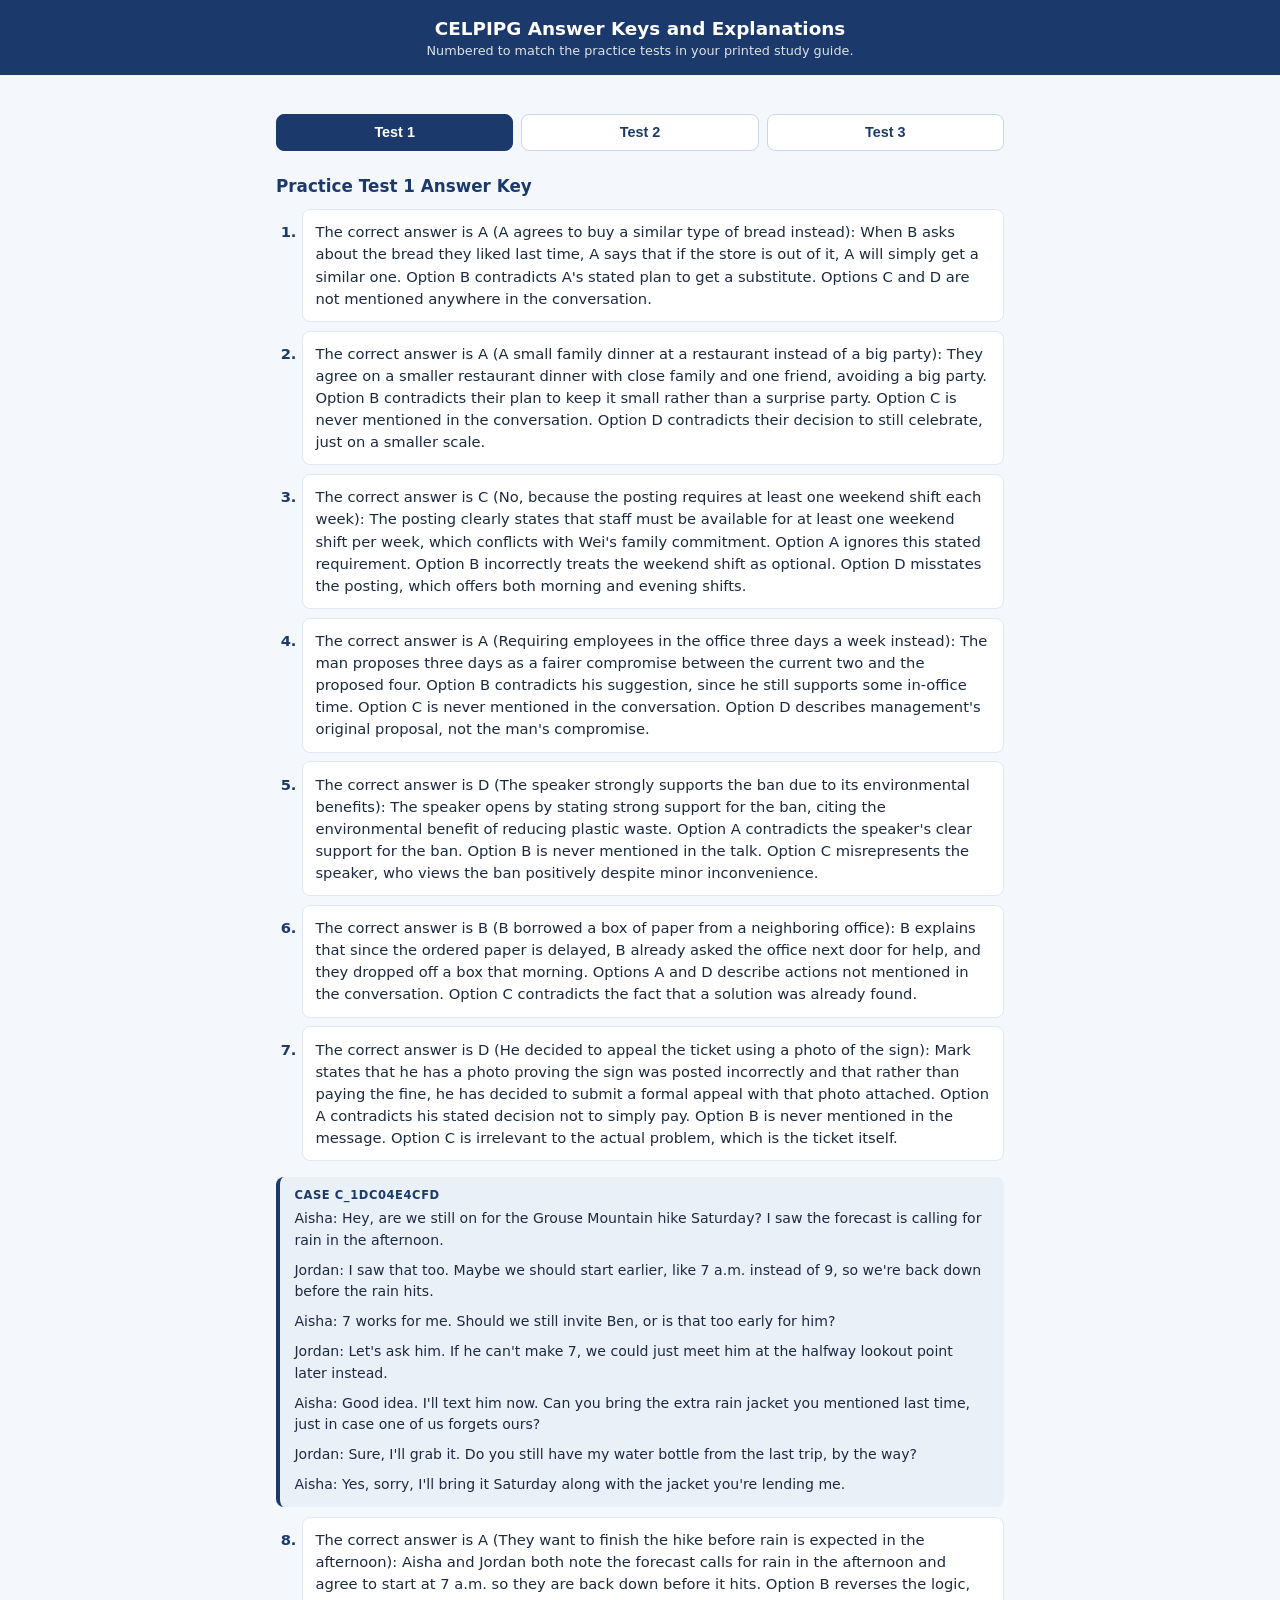
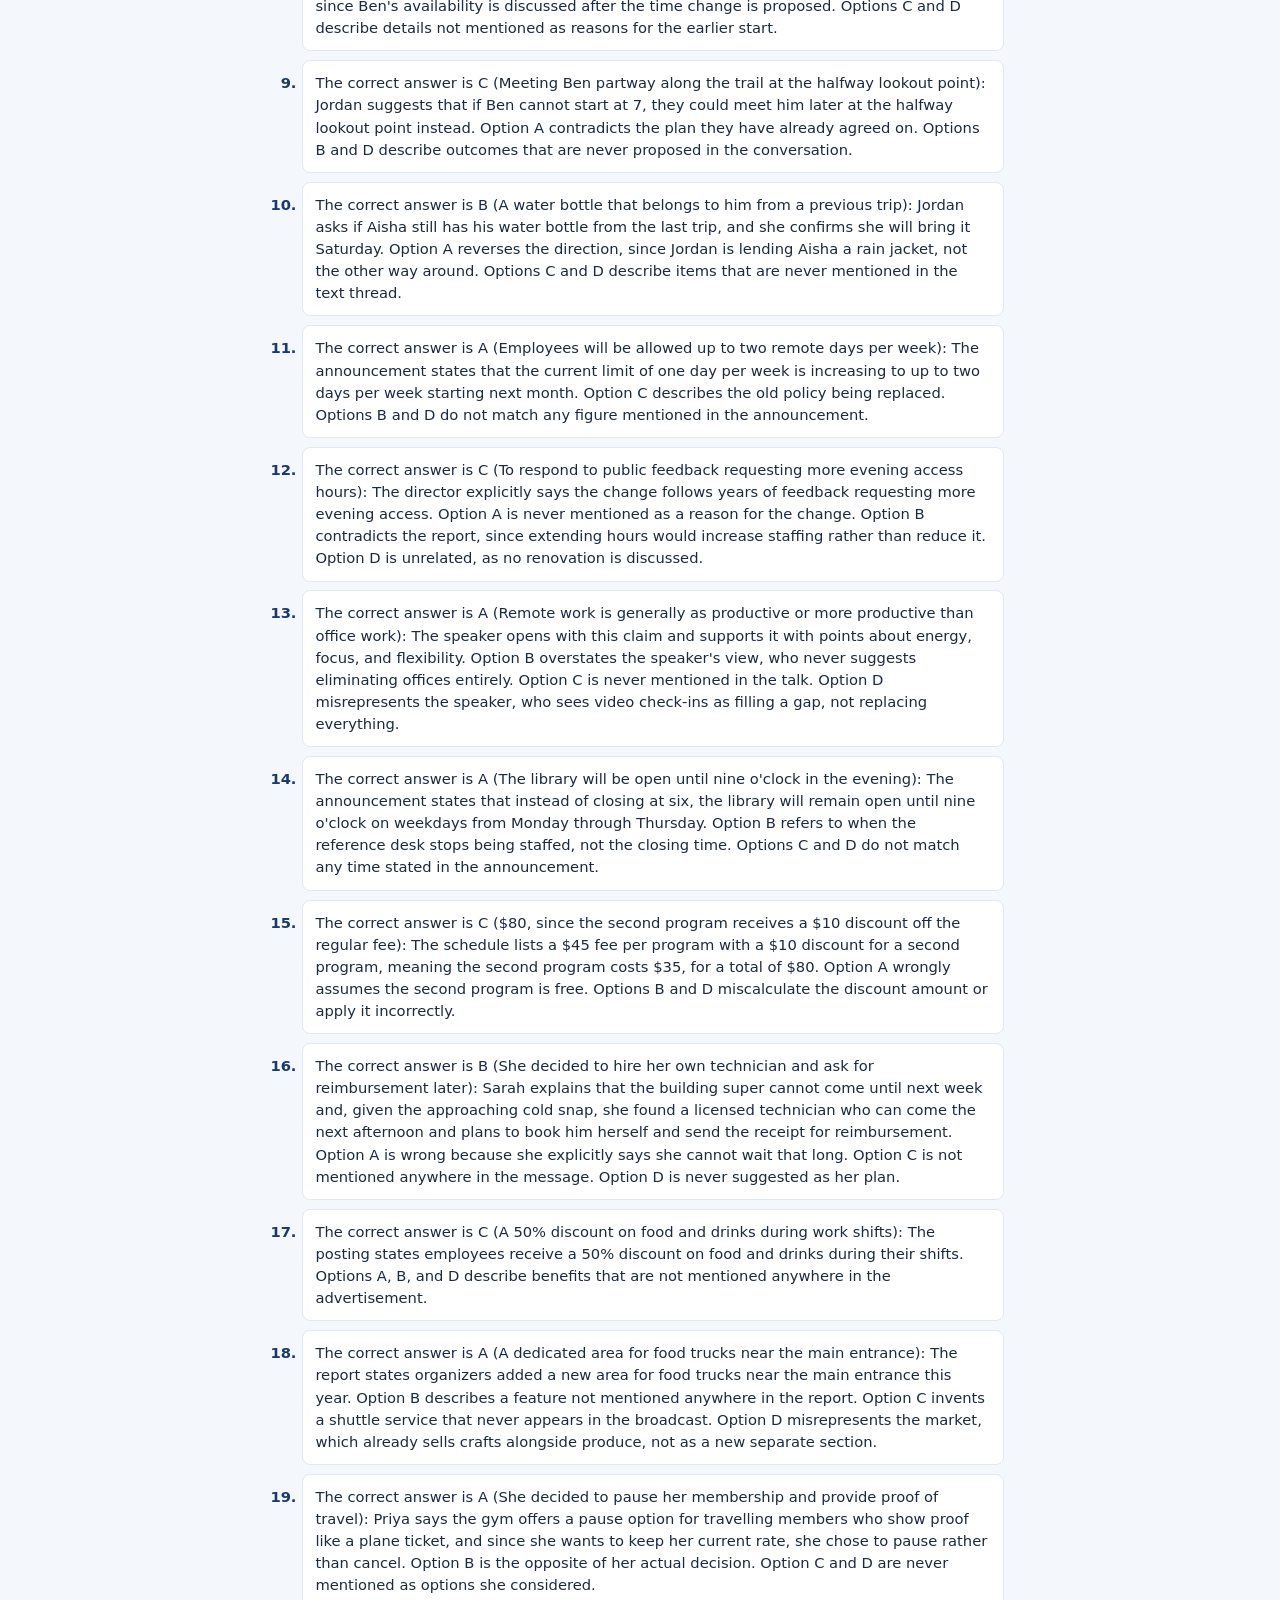
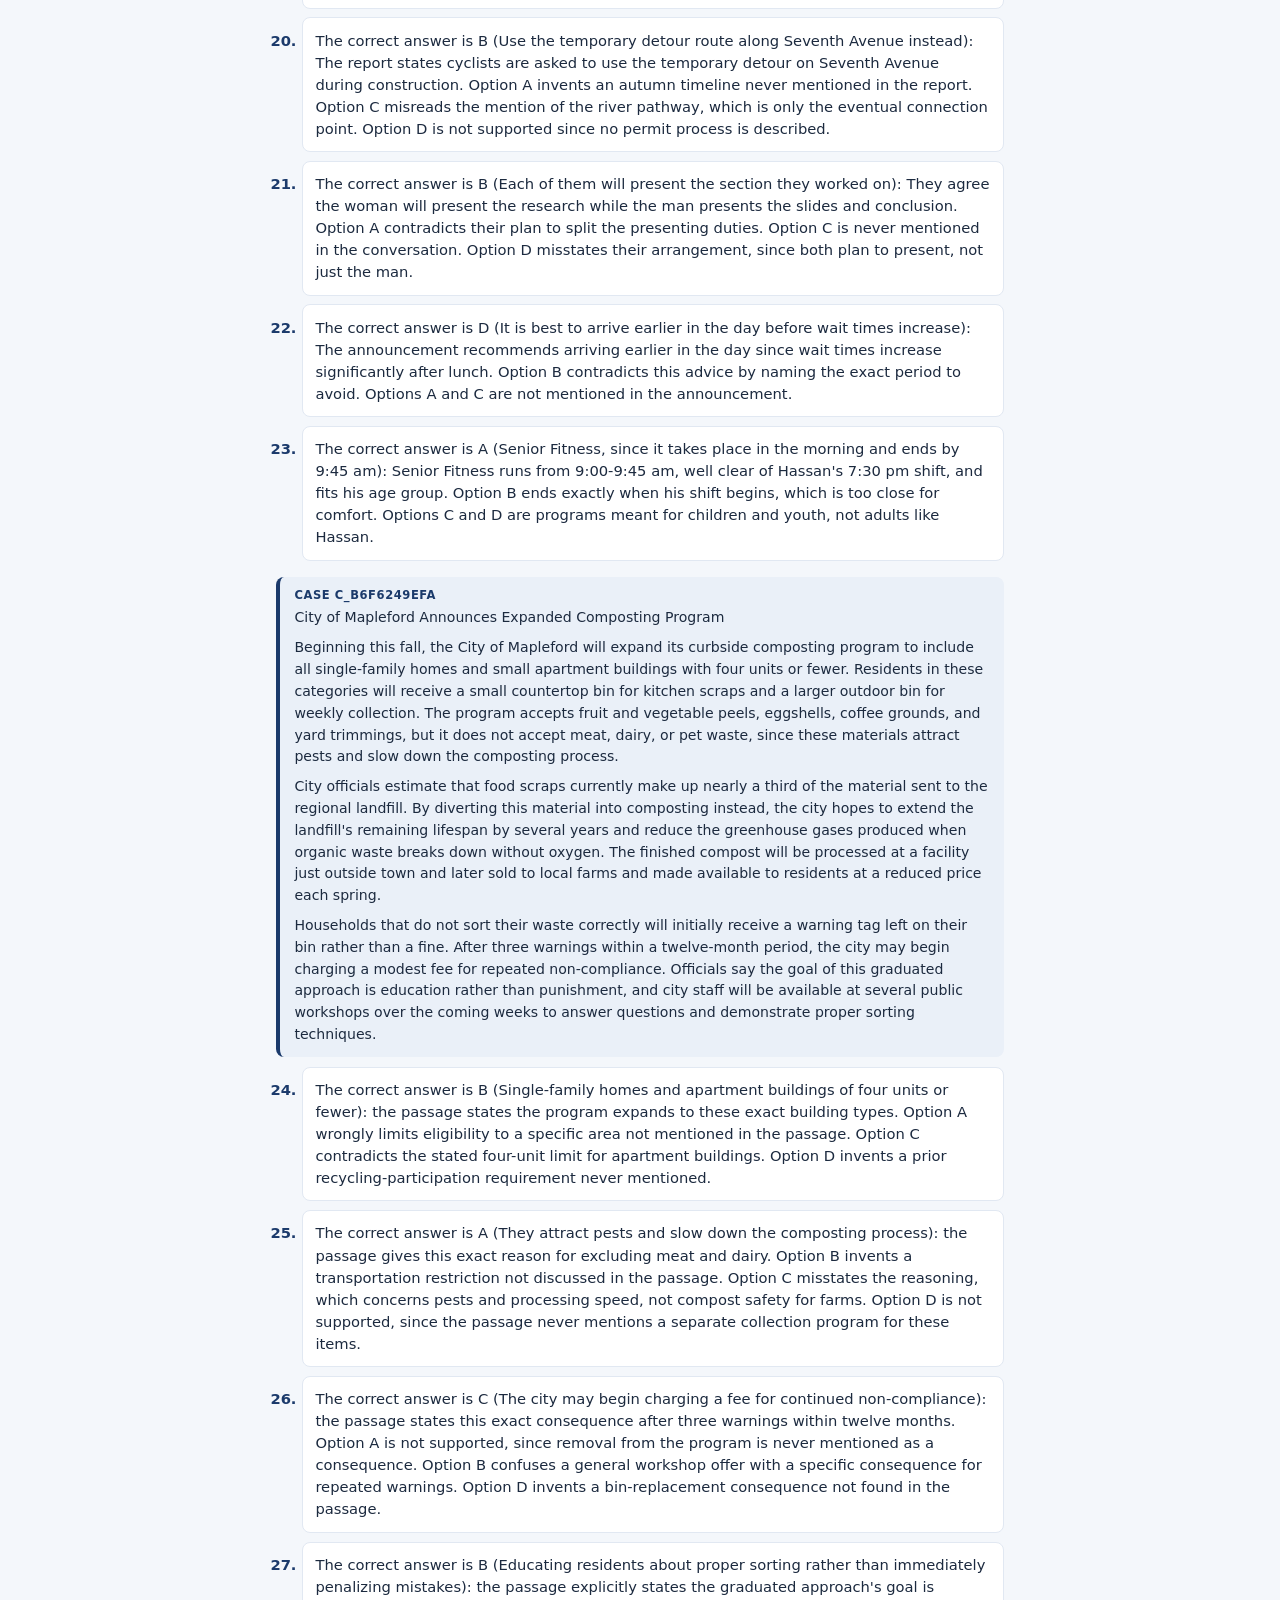
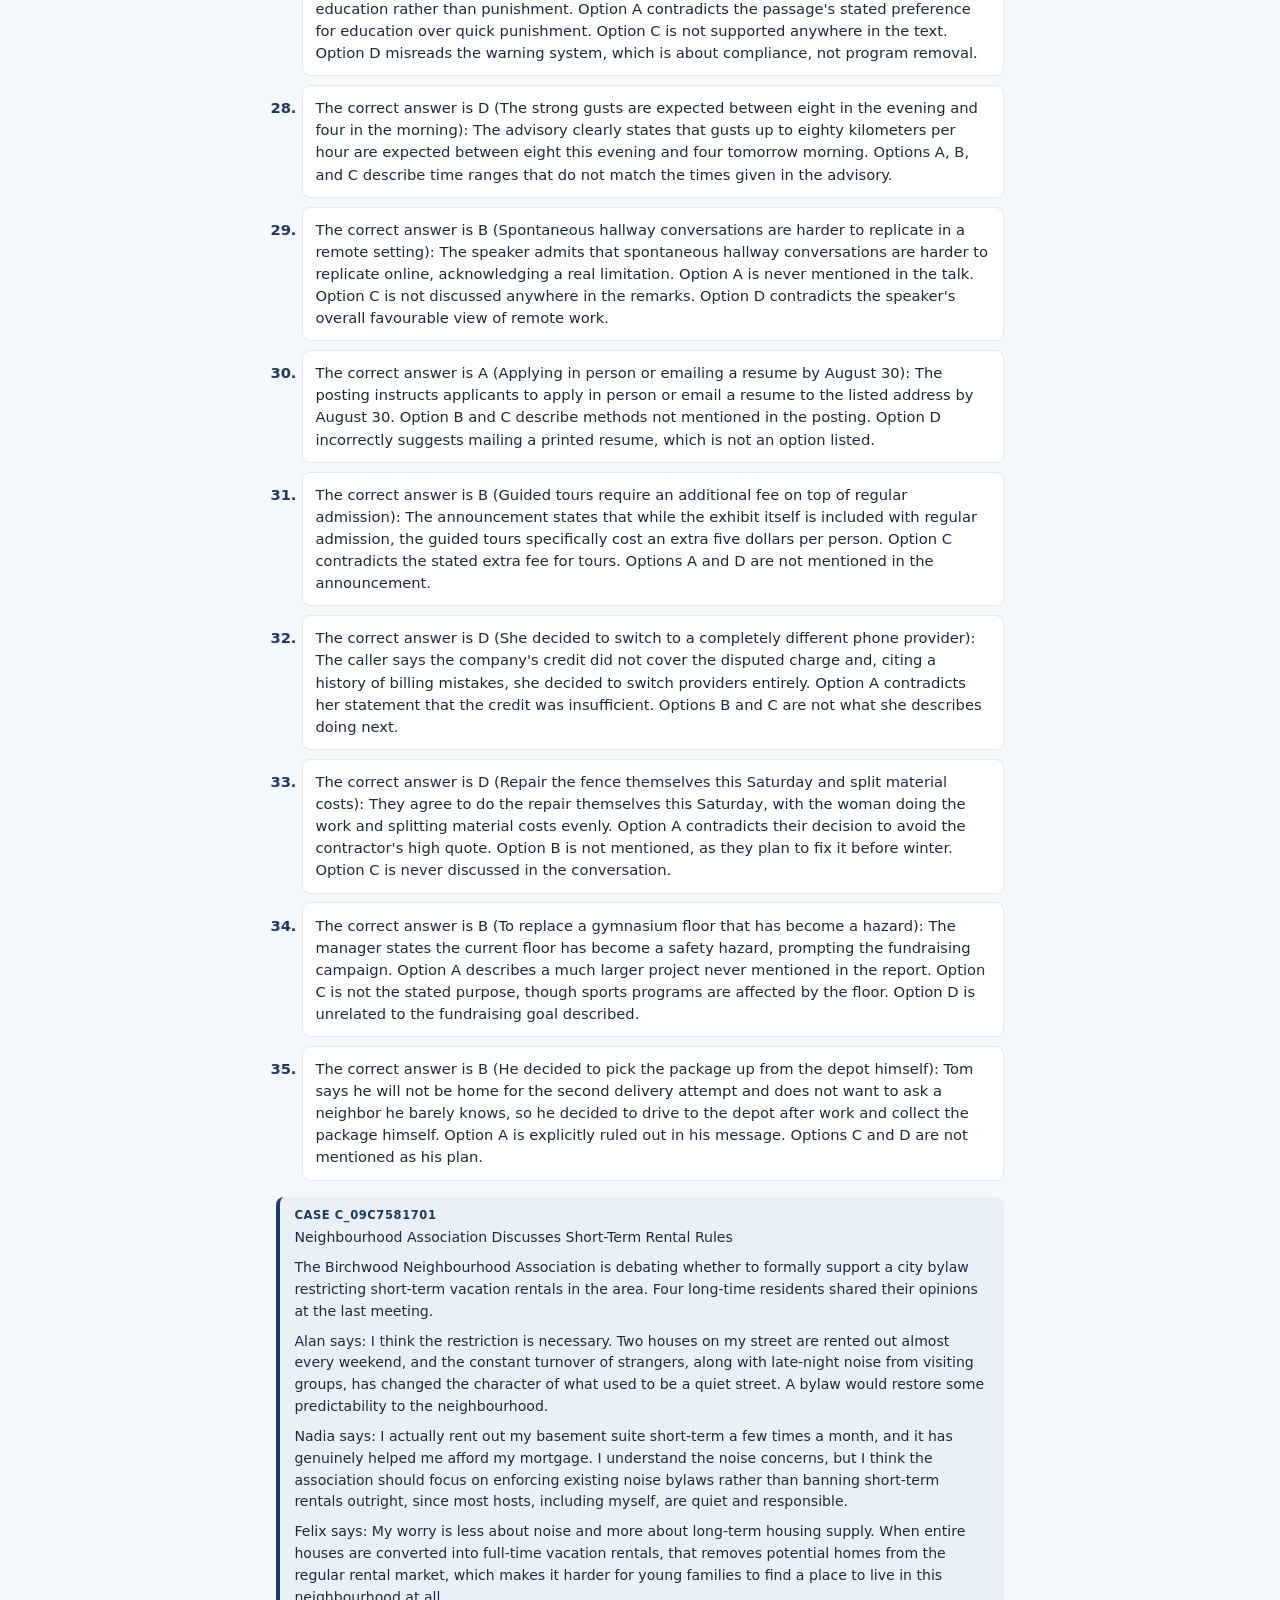
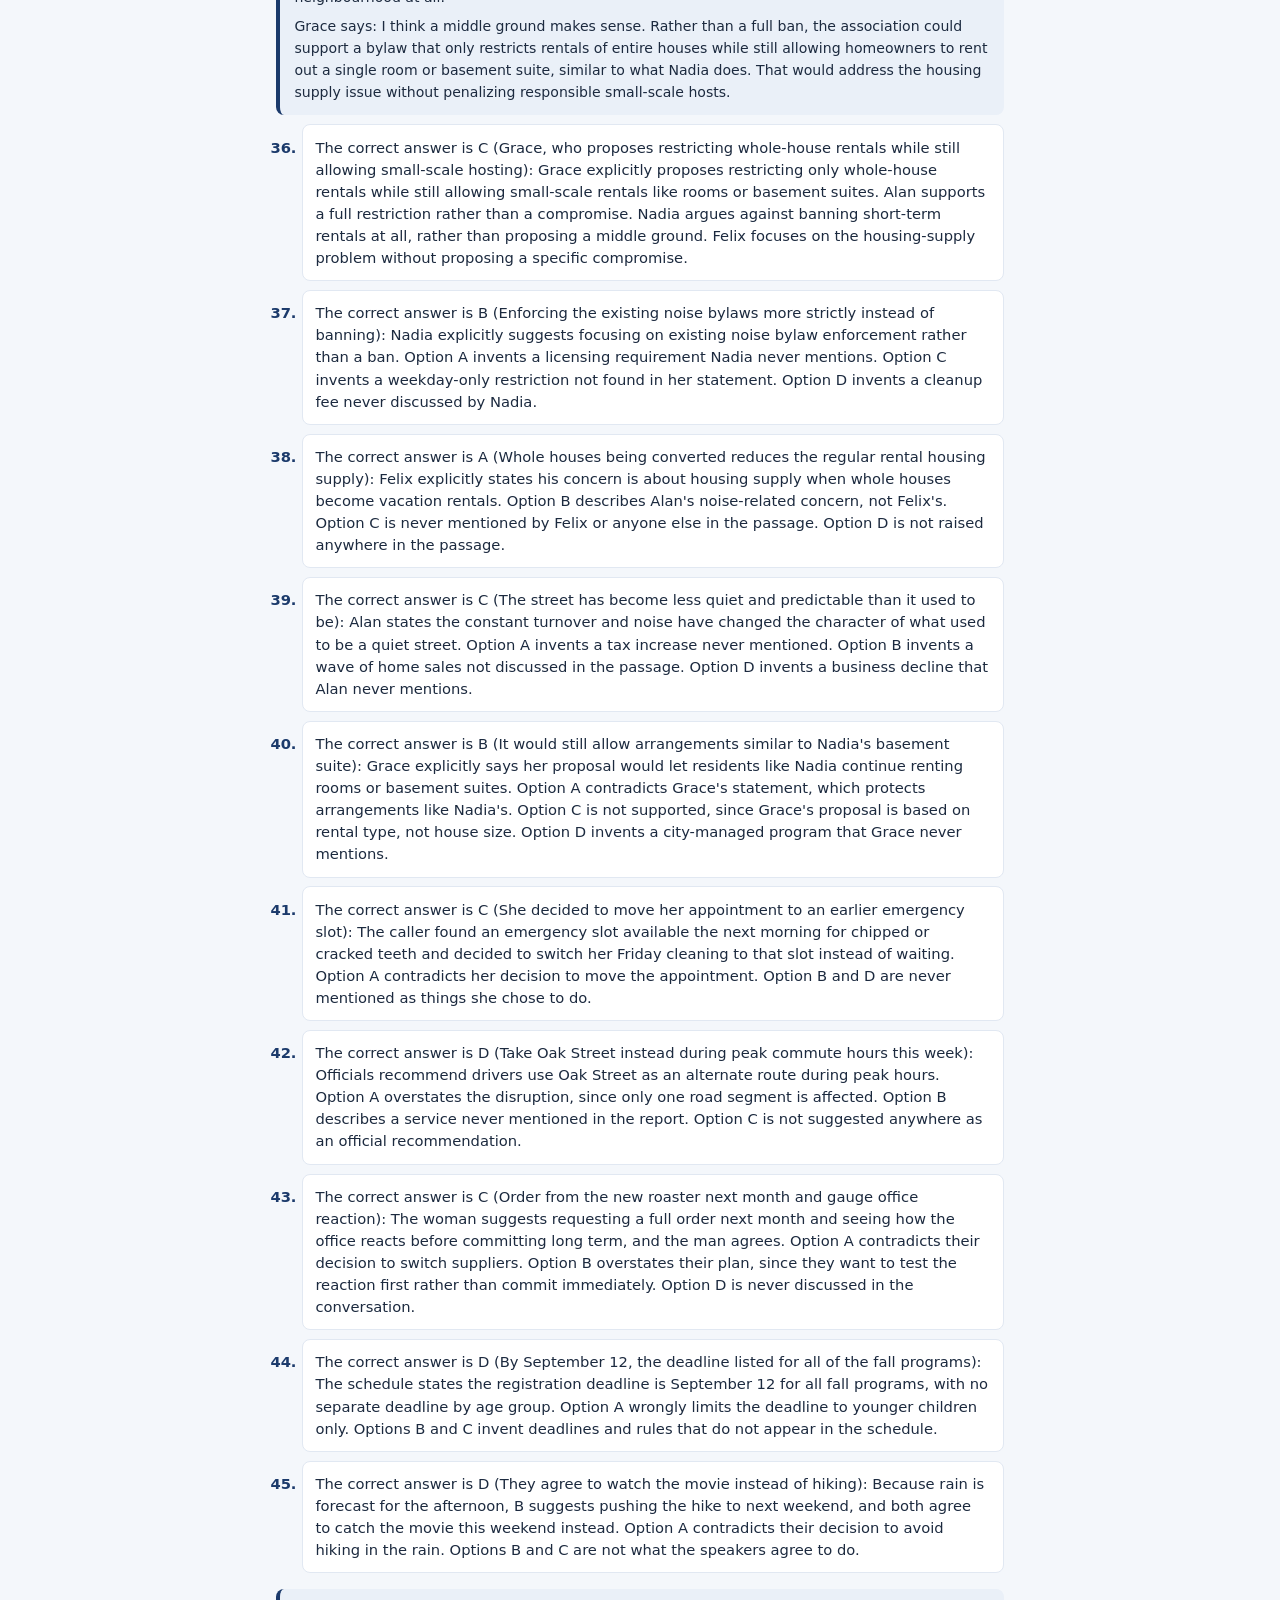
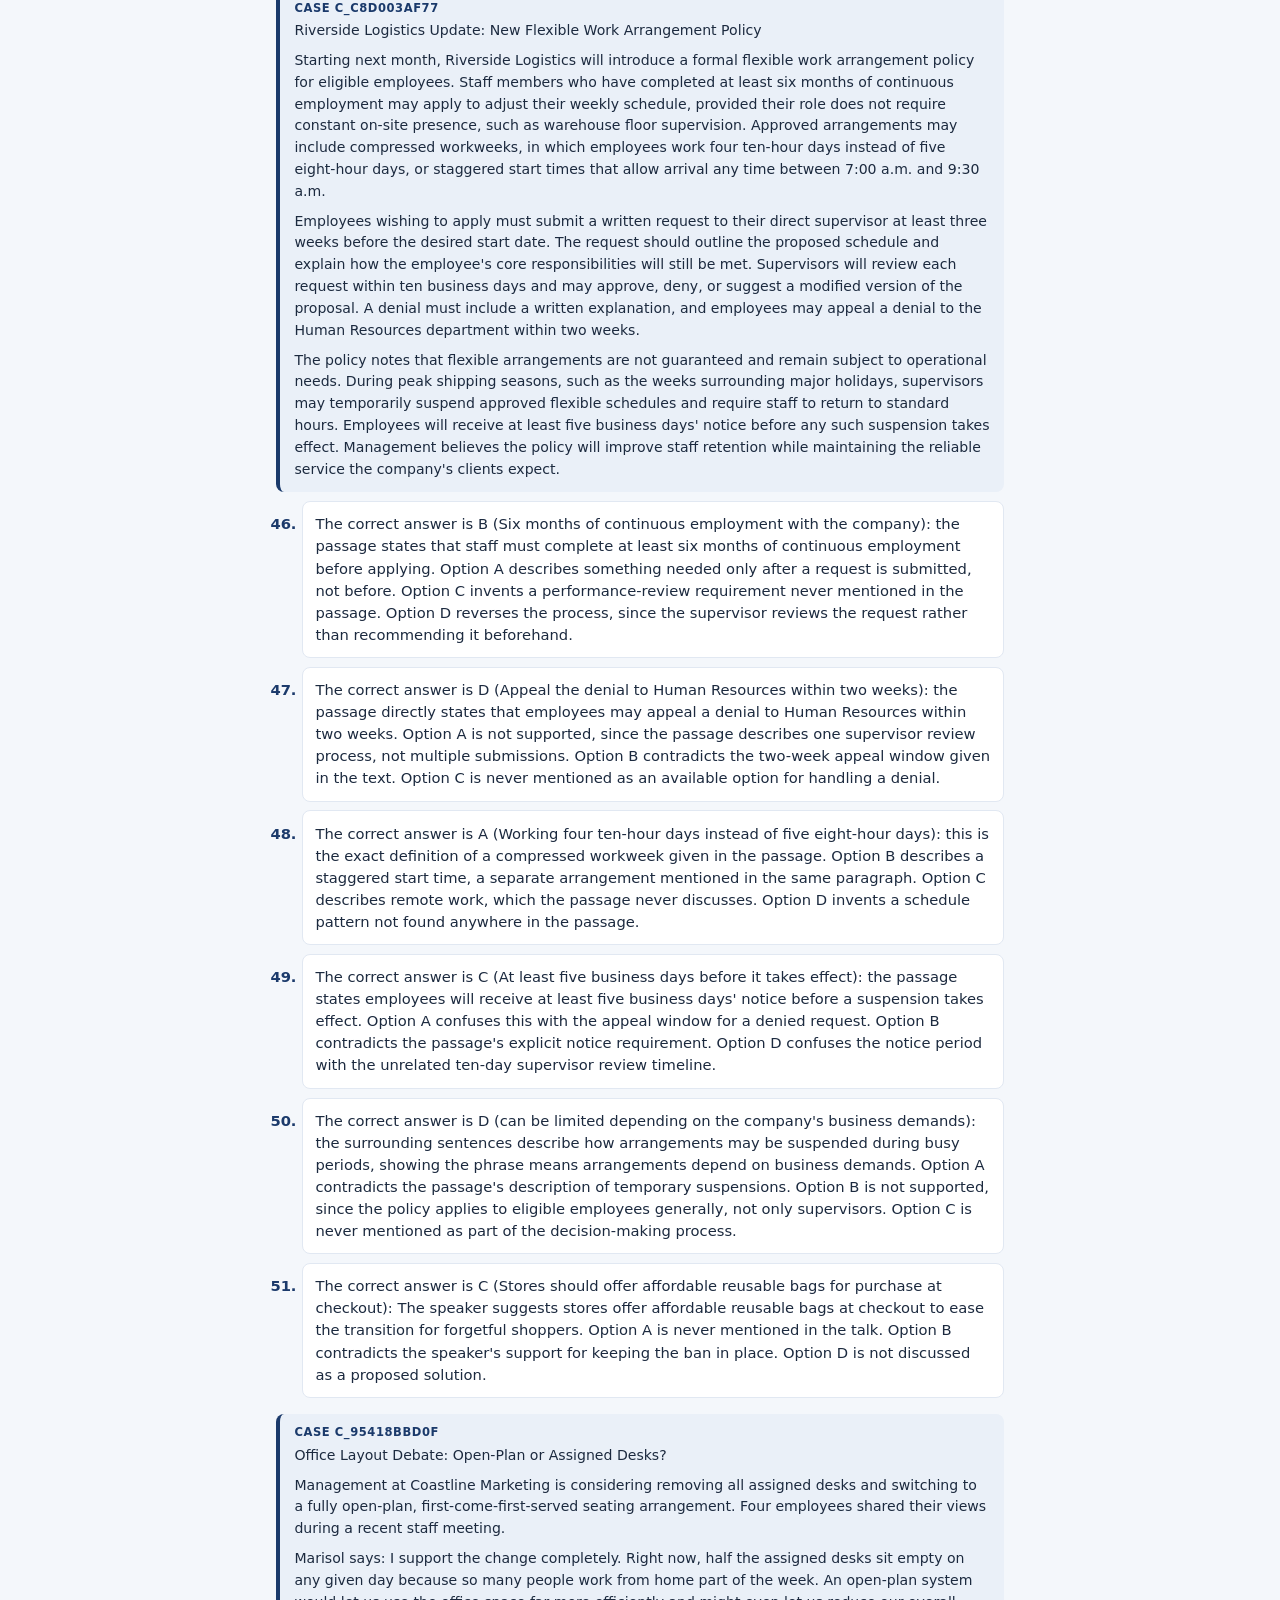
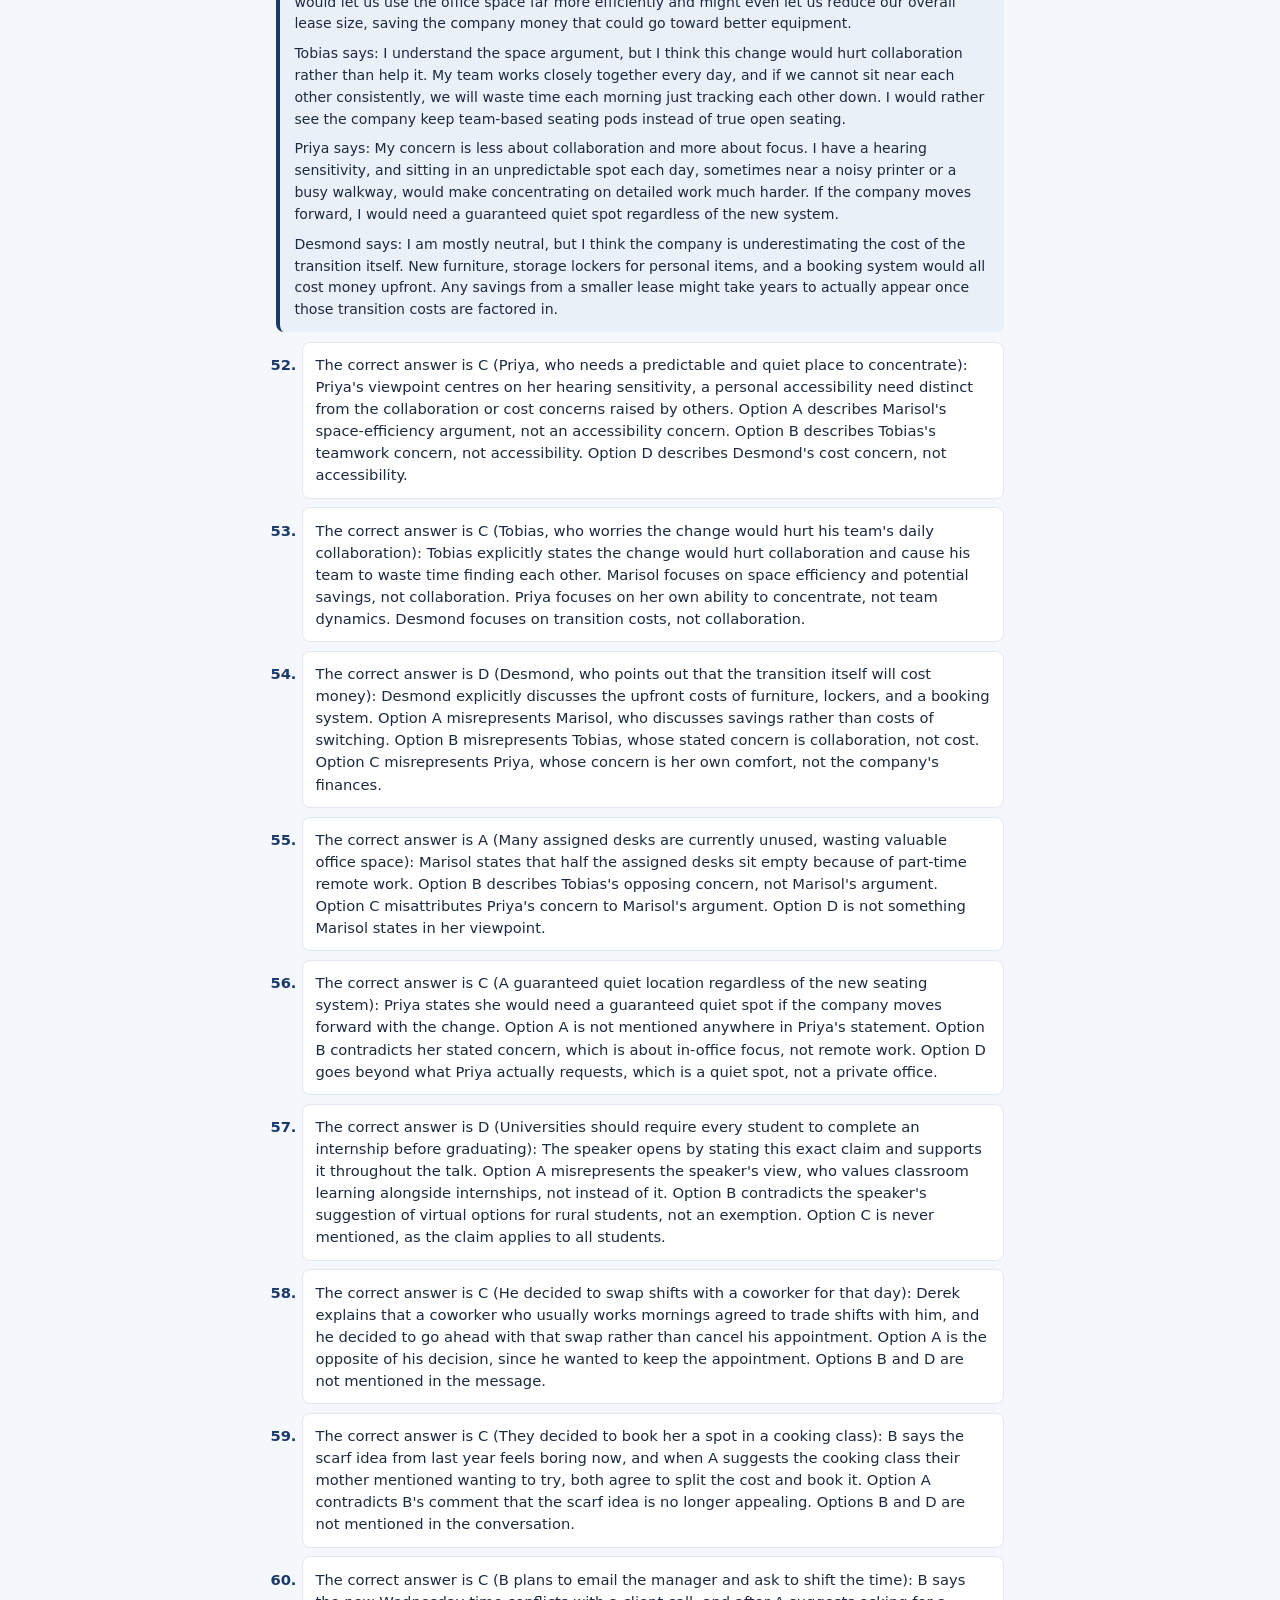
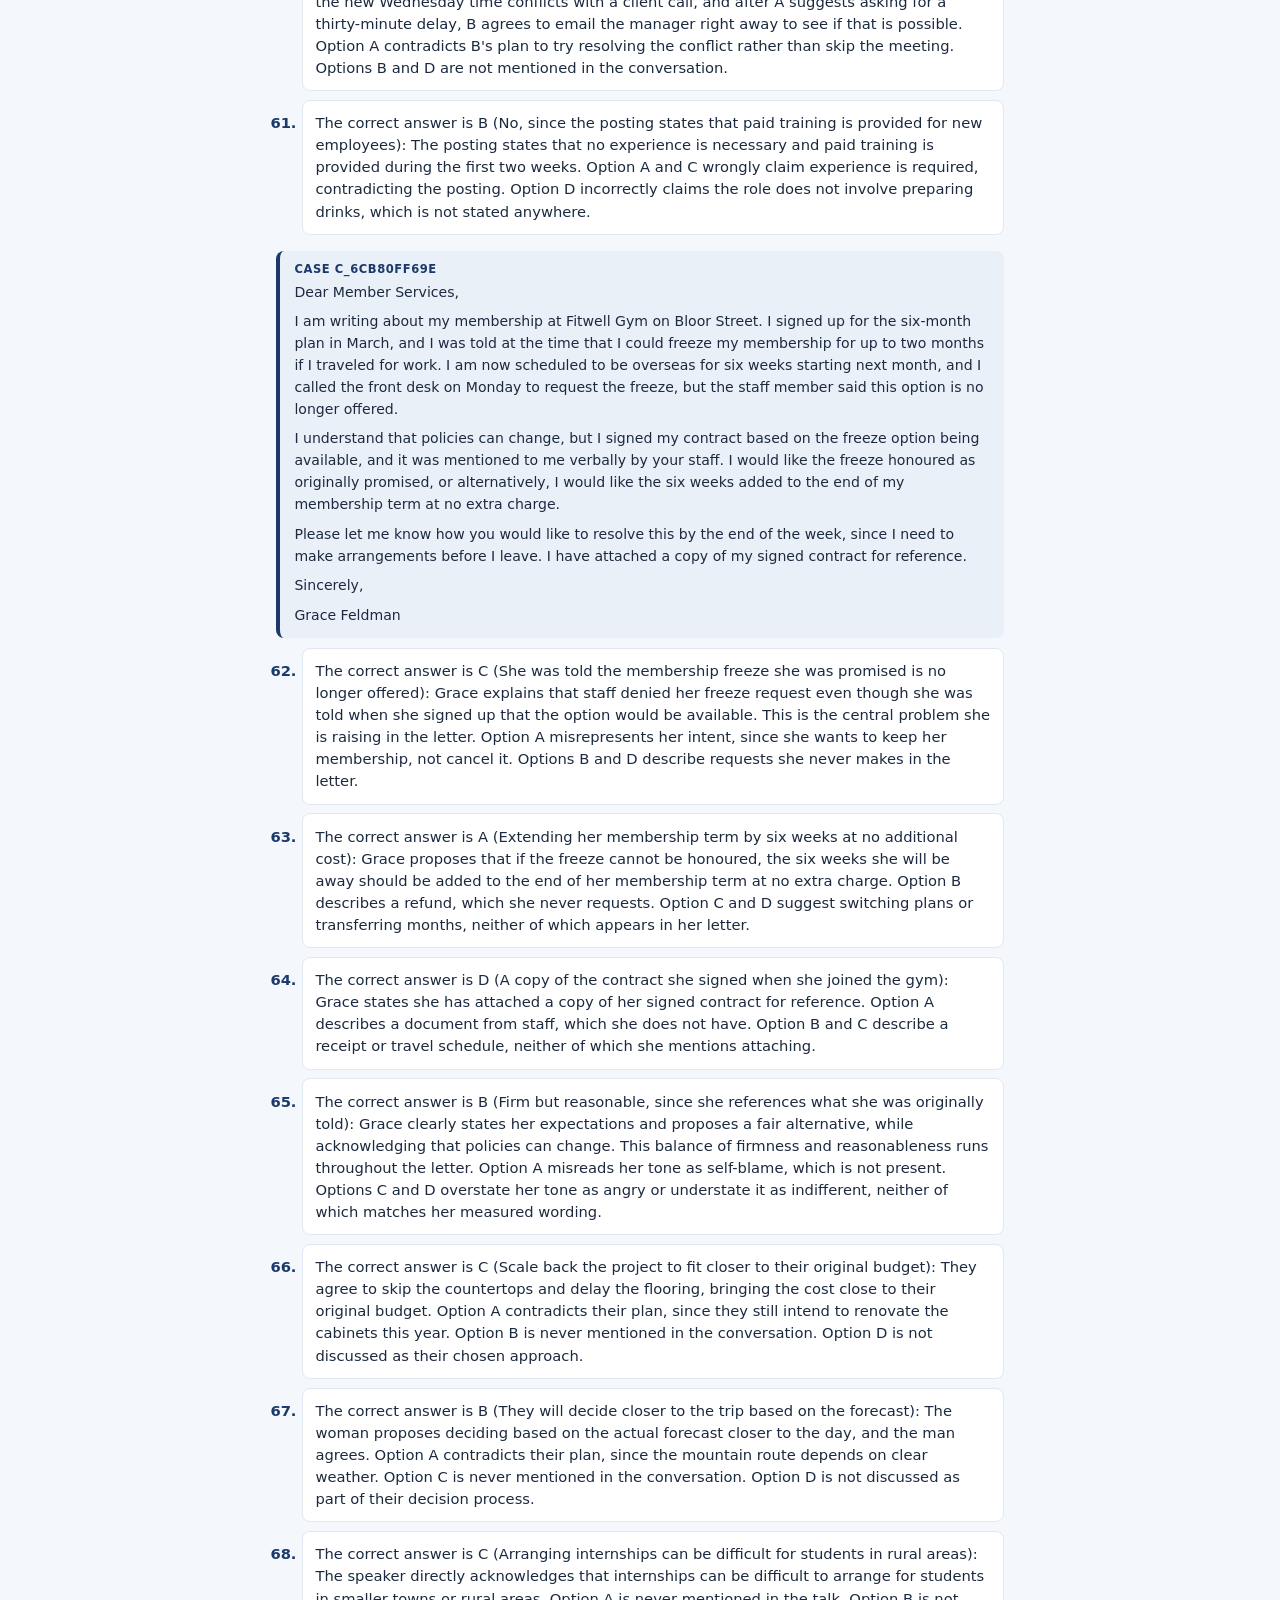
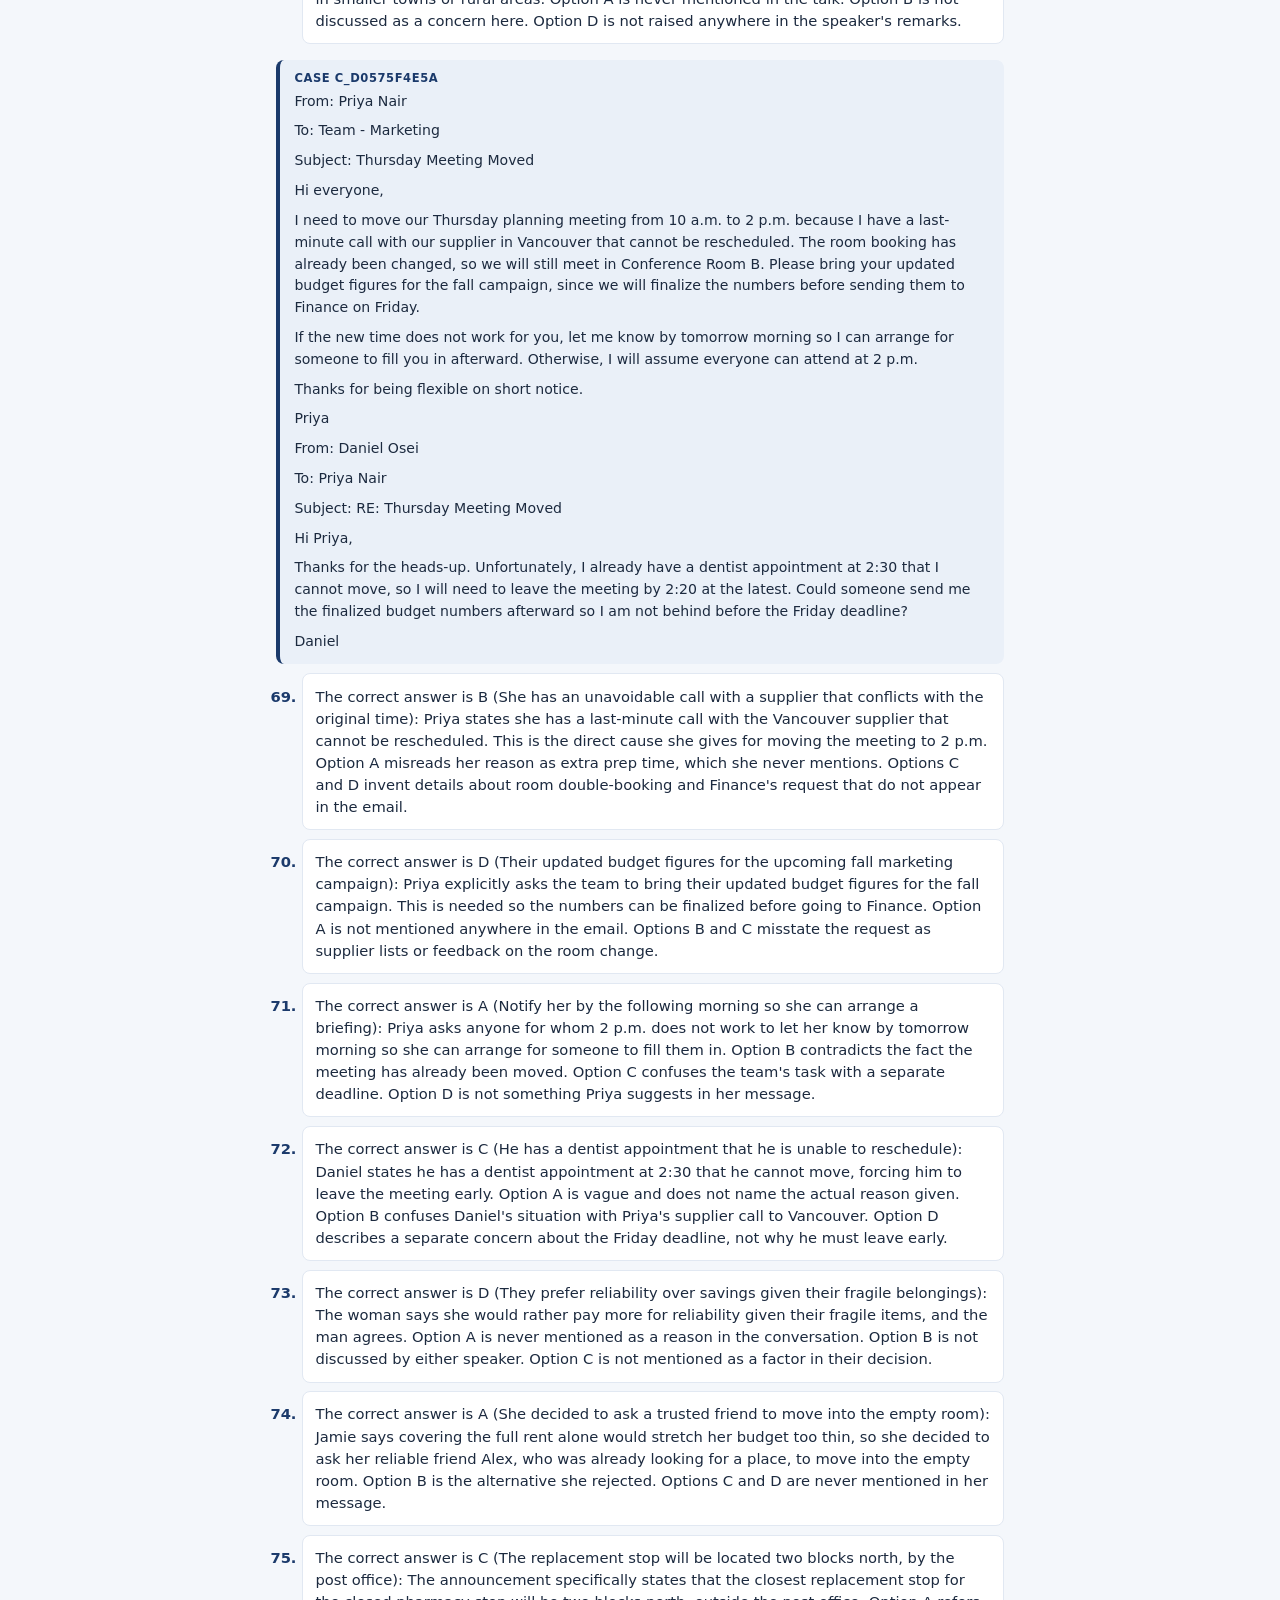
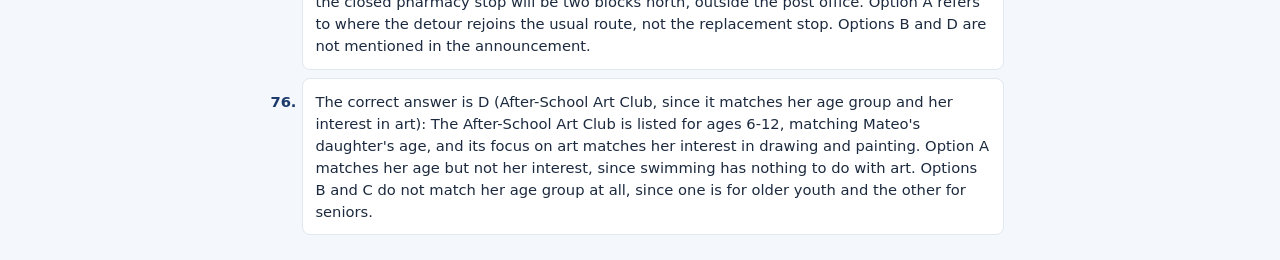
==== commit 7587c639: "Deploy CELPIPG exam" ====
--- a/answers.html
+++ b/answers.html
@@ -47,307 +47,305 @@
   <section class="test" id="test1">
     <h2>Practice Test 1 Answer Key</h2>
     <ol>
-      <li value="1">The correct answer is B (She decided to hire her own technician and ask for reimbursement later): Sarah explains that the building super cannot come until next week and, given the approaching cold snap, she found a licensed technician who can come the next afternoon and plans to book him herself and send the receipt for reimbursement. Option A is wrong because she explicitly says she cannot wait that long. Option C is not mentioned anywhere in the message. Option D is never suggested as her plan.</li>
-      <li value="2">The correct answer is D (He decided to appeal the ticket using a photo of the sign): Mark states that he has a photo proving the sign was posted incorrectly and that rather than paying the fine, he has decided to submit a formal appeal with that photo attached. Option A contradicts his stated decision not to simply pay. Option B is never mentioned in the message. Option C is irrelevant to the actual problem, which is the ticket itself.</li>
-      <li value="3">The correct answer is A (She decided to pause her membership and provide proof of travel): Priya says the gym offers a pause option for travelling members who show proof like a plane ticket, and since she wants to keep her current rate, she chose to pause rather than cancel. Option B is the opposite of her actual decision. Option C and D are never mentioned as options she considered.</li>
-      <li value="4">The correct answer is C (She decided to move her appointment to an earlier emergency slot): The caller found an emergency slot available the next morning for chipped or cracked teeth and decided to switch her Friday cleaning to that slot instead of waiting. Option A contradicts her decision to move the appointment. Option B and D are never mentioned as things she chose to do.</li>
-      <li value="5">The correct answer is B (He decided to pick the package up from the depot himself): Tom says he will not be home for the second delivery attempt and does not want to ask a neighbor he barely knows, so he decided to drive to the depot after work and collect the package himself. Option A is explicitly ruled out in his message. Options C and D are not mentioned as his plan.</li>
-      <li value="6">The correct answer is A (She decided to ask a trusted friend to move into the empty room): Jamie says covering the full rent alone would stretch her budget too thin, so she decided to ask her reliable friend Alex, who was already looking for a place, to move into the empty room. Option B is the alternative she rejected. Options C and D are never mentioned in her message.</li>
-      <li value="7">The correct answer is D (She decided to switch to a completely different phone provider): The caller says the company&#x27;s credit did not cover the disputed charge and, citing a history of billing mistakes, she decided to switch providers entirely. Option A contradicts her statement that the credit was insufficient. Options B and C are not what she describes doing next.</li>
-      <li value="8">The correct answer is C (He decided to swap shifts with a coworker for that day): Derek explains that a coworker who usually works mornings agreed to trade shifts with him, and he decided to go ahead with that swap rather than cancel his appointment. Option A is the opposite of his decision, since he wanted to keep the appointment. Options B and D are not mentioned in the message.</li>
-      <li value="9">The correct answer is C (B plans to email the manager and ask to shift the time): B says the new Wednesday time conflicts with a client call, and after A suggests asking for a thirty-minute delay, B agrees to email the manager right away to see if that is possible. Option A contradicts B&#x27;s plan to try resolving the conflict rather than skip the meeting. Options B and D are not mentioned in the conversation.</li>
-      <li value="10">The correct answer is A (A agrees to buy a similar type of bread instead): When B asks about the bread they liked last time, A says that if the store is out of it, A will simply get a similar one. Option B contradicts A&#x27;s stated plan to get a substitute. Options C and D are not mentioned anywhere in the conversation.</li>
-      <li value="11">The correct answer is D (They agree to watch the movie instead of hiking): Because rain is forecast for the afternoon, B suggests pushing the hike to next weekend, and both agree to catch the movie this weekend instead. Option A contradicts their decision to avoid hiking in the rain. Options B and C are not what the speakers agree to do.</li>
-      <li value="12">The correct answer is B (B borrowed a box of paper from a neighboring office): B explains that since the ordered paper is delayed, B already asked the office next door for help, and they dropped off a box that morning. Options A and D describe actions not mentioned in the conversation. Option C contradicts the fact that a solution was already found.</li>
-      <li value="13">The correct answer is C (They decided to book her a spot in a cooking class): B says the scarf idea from last year feels boring now, and when A suggests the cooking class their mother mentioned wanting to try, both agree to split the cost and book it. Option A contradicts B&#x27;s comment that the scarf idea is no longer appealing. Options B and D are not mentioned in the conversation.</li>
+      <li value="1">The correct answer is A (A agrees to buy a similar type of bread instead): When B asks about the bread they liked last time, A says that if the store is out of it, A will simply get a similar one. Option B contradicts A&#x27;s stated plan to get a substitute. Options C and D are not mentioned anywhere in the conversation.</li>
+      <li value="2">The correct answer is A (A small family dinner at a restaurant instead of a big party): They agree on a smaller restaurant dinner with close family and one friend, avoiding a big party. Option B contradicts their plan to keep it small rather than a surprise party. Option C is never mentioned in the conversation. Option D contradicts their decision to still celebrate, just on a smaller scale.</li>
+      <li value="3">The correct answer is C (No, because the posting requires at least one weekend shift each week): The posting clearly states that staff must be available for at least one weekend shift per week, which conflicts with Wei&#x27;s family commitment. Option A ignores this stated requirement. Option B incorrectly treats the weekend shift as optional. Option D misstates the posting, which offers both morning and evening shifts.</li>
+      <li value="4">The correct answer is A (Requiring employees in the office three days a week instead): The man proposes three days as a fairer compromise between the current two and the proposed four. Option B contradicts his suggestion, since he still supports some in-office time. Option C is never mentioned in the conversation. Option D describes management&#x27;s original proposal, not the man&#x27;s compromise.</li>
+      <li value="5">The correct answer is D (The speaker strongly supports the ban due to its environmental benefits): The speaker opens by stating strong support for the ban, citing the environmental benefit of reducing plastic waste. Option A contradicts the speaker&#x27;s clear support for the ban. Option B is never mentioned in the talk. Option C misrepresents the speaker, who views the ban positively despite minor inconvenience.</li>
+      <li value="6">The correct answer is B (B borrowed a box of paper from a neighboring office): B explains that since the ordered paper is delayed, B already asked the office next door for help, and they dropped off a box that morning. Options A and D describe actions not mentioned in the conversation. Option C contradicts the fact that a solution was already found.</li>
+      <li value="7">The correct answer is D (He decided to appeal the ticket using a photo of the sign): Mark states that he has a photo proving the sign was posted incorrectly and that rather than paying the fine, he has decided to submit a formal appeal with that photo attached. Option A contradicts his stated decision not to simply pay. Option B is never mentioned in the message. Option C is irrelevant to the actual problem, which is the ticket itself.</li>
+    </ol>
+    <div class="cluster-box"><div class="cluster-label">Case c_1dc04e4cfd</div><p>Aisha: Hey, are we still on for the Grouse Mountain hike Saturday? I saw the forecast is calling for rain in the afternoon.</p><p>Jordan: I saw that too. Maybe we should start earlier, like 7 a.m. instead of 9, so we&#x27;re back down before the rain hits.</p><p>Aisha: 7 works for me. Should we still invite Ben, or is that too early for him?</p><p>Jordan: Let&#x27;s ask him. If he can&#x27;t make 7, we could just meet him at the halfway lookout point later instead.</p><p>Aisha: Good idea. I&#x27;ll text him now. Can you bring the extra rain jacket you mentioned last time, just in case one of us forgets ours?</p><p>Jordan: Sure, I&#x27;ll grab it. Do you still have my water bottle from the last trip, by the way?</p><p>Aisha: Yes, sorry, I&#x27;ll bring it Saturday along with the jacket you&#x27;re lending me.</p></div>
+    <ol>
+      <li value="8">The correct answer is A (They want to finish the hike before rain is expected in the afternoon): Aisha and Jordan both note the forecast calls for rain in the afternoon and agree to start at 7 a.m. so they are back down before it hits. Option B reverses the logic, since Ben&#x27;s availability is discussed after the time change is proposed. Options C and D describe details not mentioned as reasons for the earlier start.</li>
+      <li value="9">The correct answer is C (Meeting Ben partway along the trail at the halfway lookout point): Jordan suggests that if Ben cannot start at 7, they could meet him later at the halfway lookout point instead. Option A contradicts the plan they have already agreed on. Options B and D describe outcomes that are never proposed in the conversation.</li>
+      <li value="10">The correct answer is B (A water bottle that belongs to him from a previous trip): Jordan asks if Aisha still has his water bottle from the last trip, and she confirms she will bring it Saturday. Option A reverses the direction, since Jordan is lending Aisha a rain jacket, not the other way around. Options C and D describe items that are never mentioned in the text thread.</li>
+      <li value="11">The correct answer is A (Employees will be allowed up to two remote days per week): The announcement states that the current limit of one day per week is increasing to up to two days per week starting next month. Option C describes the old policy being replaced. Options B and D do not match any figure mentioned in the announcement.</li>
+      <li value="12">The correct answer is C (To respond to public feedback requesting more evening access hours): The director explicitly says the change follows years of feedback requesting more evening access. Option A is never mentioned as a reason for the change. Option B contradicts the report, since extending hours would increase staffing rather than reduce it. Option D is unrelated, as no renovation is discussed.</li>
+      <li value="13">The correct answer is A (Remote work is generally as productive or more productive than office work): The speaker opens with this claim and supports it with points about energy, focus, and flexibility. Option B overstates the speaker&#x27;s view, who never suggests eliminating offices entirely. Option C is never mentioned in the talk. Option D misrepresents the speaker, who sees video check-ins as filling a gap, not replacing everything.</li>
       <li value="14">The correct answer is A (The library will be open until nine o&#x27;clock in the evening): The announcement states that instead of closing at six, the library will remain open until nine o&#x27;clock on weekdays from Monday through Thursday. Option B refers to when the reference desk stops being staffed, not the closing time. Options C and D do not match any time stated in the announcement.</li>
-      <li value="15">The correct answer is C (The replacement stop will be located two blocks north, by the post office): The announcement specifically states that the closest replacement stop for the closed pharmacy stop will be two blocks north, outside the post office. Option A refers to where the detour rejoins the usual route, not the replacement stop. Options B and D are not mentioned in the announcement.</li>
-      <li value="16">The correct answer is D (The strong gusts are expected between eight in the evening and four in the morning): The advisory clearly states that gusts up to eighty kilometers per hour are expected between eight this evening and four tomorrow morning. Options A, B, and C describe time ranges that do not match the times given in the advisory.</li>
-      <li value="17">The correct answer is B (Guided tours require an additional fee on top of regular admission): The announcement states that while the exhibit itself is included with regular admission, the guided tours specifically cost an extra five dollars per person. Option C contradicts the stated extra fee for tours. Options A and D are not mentioned in the announcement.</li>
-      <li value="18">The correct answer is A (Employees will be allowed up to two remote days per week): The announcement states that the current limit of one day per week is increasing to up to two days per week starting next month. Option C describes the old policy being replaced. Options B and D do not match any figure mentioned in the announcement.</li>
-      <li value="19">The correct answer is D (It is best to arrive earlier in the day before wait times increase): The announcement recommends arriving earlier in the day since wait times increase significantly after lunch. Option B contradicts this advice by naming the exact period to avoid. Options A and C are not mentioned in the announcement.</li>
+      <li value="15">The correct answer is C ($80, since the second program receives a $10 discount off the regular fee): The schedule lists a $45 fee per program with a $10 discount for a second program, meaning the second program costs $35, for a total of $80. Option A wrongly assumes the second program is free. Options B and D miscalculate the discount amount or apply it incorrectly.</li>
+      <li value="16">The correct answer is B (She decided to hire her own technician and ask for reimbursement later): Sarah explains that the building super cannot come until next week and, given the approaching cold snap, she found a licensed technician who can come the next afternoon and plans to book him herself and send the receipt for reimbursement. Option A is wrong because she explicitly says she cannot wait that long. Option C is not mentioned anywhere in the message. Option D is never suggested as her plan.</li>
+      <li value="17">The correct answer is C (A 50% discount on food and drinks during work shifts): The posting states employees receive a 50% discount on food and drinks during their shifts. Options A, B, and D describe benefits that are not mentioned anywhere in the advertisement.</li>
+      <li value="18">The correct answer is A (A dedicated area for food trucks near the main entrance): The report states organizers added a new area for food trucks near the main entrance this year. Option B describes a feature not mentioned anywhere in the report. Option C invents a shuttle service that never appears in the broadcast. Option D misrepresents the market, which already sells crafts alongside produce, not as a new separate section.</li>
+      <li value="19">The correct answer is A (She decided to pause her membership and provide proof of travel): Priya says the gym offers a pause option for travelling members who show proof like a plane ticket, and since she wants to keep her current rate, she chose to pause rather than cancel. Option B is the opposite of her actual decision. Option C and D are never mentioned as options she considered.</li>
       <li value="20">The correct answer is B (Use the temporary detour route along Seventh Avenue instead): The report states cyclists are asked to use the temporary detour on Seventh Avenue during construction. Option A invents an autumn timeline never mentioned in the report. Option C misreads the mention of the river pathway, which is only the eventual connection point. Option D is not supported since no permit process is described.</li>
-      <li value="21">The correct answer is C (To respond to public feedback requesting more evening access hours): The director explicitly says the change follows years of feedback requesting more evening access. Option A is never mentioned as a reason for the change. Option B contradicts the report, since extending hours would increase staffing rather than reduce it. Option D is unrelated, as no renovation is discussed.</li>
-      <li value="22">The correct answer is A (A dedicated area for food trucks near the main entrance): The report states organizers added a new area for food trucks near the main entrance this year. Option B describes a feature not mentioned anywhere in the report. Option C invents a shuttle service that never appears in the broadcast. Option D misrepresents the market, which already sells crafts alongside produce, not as a new separate section.</li>
-      <li value="23">The correct answer is D (Take Oak Street instead during peak commute hours this week): Officials recommend drivers use Oak Street as an alternate route during peak hours. Option A overstates the disruption, since only one road segment is affected. Option B describes a service never mentioned in the report. Option C is not suggested anywhere as an official recommendation.</li>
-      <li value="24">The correct answer is B (To replace a gymnasium floor that has become a hazard): The manager states the current floor has become a safety hazard, prompting the fundraising campaign. Option A describes a much larger project never mentioned in the report. Option C is not the stated purpose, though sports programs are affected by the floor. Option D is unrelated to the fundraising goal described.</li>
-      <li value="25">The correct answer is C (Order from the new roaster next month and gauge office reaction): The woman suggests requesting a full order next month and seeing how the office reacts before committing long term, and the man agrees. Option A contradicts their decision to switch suppliers. Option B overstates their plan, since they want to test the reaction first rather than commit immediately. Option D is never discussed in the conversation.</li>
-      <li value="26">The correct answer is B (They will decide closer to the trip based on the forecast): The woman proposes deciding based on the actual forecast closer to the day, and the man agrees. Option A contradicts their plan, since the mountain route depends on clear weather. Option C is never mentioned in the conversation. Option D is not discussed as part of their decision process.</li>
-      <li value="27">The correct answer is D (Repair the fence themselves this Saturday and split material costs): They agree to do the repair themselves this Saturday, with the woman doing the work and splitting material costs evenly. Option A contradicts their decision to avoid the contractor&#x27;s high quote. Option B is not mentioned, as they plan to fix it before winter. Option C is never discussed in the conversation.</li>
-      <li value="28">The correct answer is A (Requiring employees in the office three days a week instead): The man proposes three days as a fairer compromise between the current two and the proposed four. Option B contradicts his suggestion, since he still supports some in-office time. Option C is never mentioned in the conversation. Option D describes management&#x27;s original proposal, not the man&#x27;s compromise.</li>
-      <li value="29">The correct answer is C (Scale back the project to fit closer to their original budget): They agree to skip the countertops and delay the flooring, bringing the cost close to their original budget. Option A contradicts their plan, since they still intend to renovate the cabinets this year. Option B is never mentioned in the conversation. Option D is not discussed as their chosen approach.</li>
-      <li value="30">The correct answer is B (Each of them will present the section they worked on): They agree the woman will present the research while the man presents the slides and conclusion. Option A contradicts their plan to split the presenting duties. Option C is never mentioned in the conversation. Option D misstates their arrangement, since both plan to present, not just the man.</li>
-      <li value="31">The correct answer is D (They prefer reliability over savings given their fragile belongings): The woman says she would rather pay more for reliability given their fragile items, and the man agrees. Option A is never mentioned as a reason in the conversation. Option B is not discussed by either speaker. Option C is not mentioned as a factor in their decision.</li>
-      <li value="32">The correct answer is A (A small family dinner at a restaurant instead of a big party): They agree on a smaller restaurant dinner with close family and one friend, avoiding a big party. Option B contradicts their plan to keep it small rather than a surprise party. Option C is never mentioned in the conversation. Option D contradicts their decision to still celebrate, just on a smaller scale.</li>
-      <li value="33">The correct answer is D (Universities should require every student to complete an internship before graduating): The speaker opens by stating this exact claim and supports it throughout the talk. Option A misrepresents the speaker&#x27;s view, who values classroom learning alongside internships, not instead of it. Option B contradicts the speaker&#x27;s suggestion of virtual options for rural students, not an exemption. Option C is never mentioned, as the claim applies to all students.</li>
-      <li value="34">The correct answer is C (Arranging internships can be difficult for students in rural areas): The speaker directly acknowledges that internships can be difficult to arrange for students in smaller towns or rural areas. Option A is never mentioned in the talk. Option B is not discussed as a concern here. Option D is not raised anywhere in the speaker&#x27;s remarks.</li>
-      <li value="35">The correct answer is A (Remote work is generally as productive or more productive than office work): The speaker opens with this claim and supports it with points about energy, focus, and flexibility. Option B overstates the speaker&#x27;s view, who never suggests eliminating offices entirely. Option C is never mentioned in the talk. Option D misrepresents the speaker, who sees video check-ins as filling a gap, not replacing everything.</li>
-      <li value="36">The correct answer is B (Spontaneous hallway conversations are harder to replicate in a remote setting): The speaker admits that spontaneous hallway conversations are harder to replicate online, acknowledging a real limitation. Option A is never mentioned in the talk. Option C is not discussed anywhere in the remarks. Option D contradicts the speaker&#x27;s overall favourable view of remote work.</li>
-      <li value="37">The correct answer is D (The speaker strongly supports the ban due to its environmental benefits): The speaker opens by stating strong support for the ban, citing the environmental benefit of reducing plastic waste. Option A contradicts the speaker&#x27;s clear support for the ban. Option B is never mentioned in the talk. Option C misrepresents the speaker, who views the ban positively despite minor inconvenience.</li>
-      <li value="38">The correct answer is C (Stores should offer affordable reusable bags for purchase at checkout): The speaker suggests stores offer affordable reusable bags at checkout to ease the transition for forgetful shoppers. Option A is never mentioned in the talk. Option B contradicts the speaker&#x27;s support for keeping the ban in place. Option D is not discussed as a proposed solution.</li>
+      <li value="21">The correct answer is B (Each of them will present the section they worked on): They agree the woman will present the research while the man presents the slides and conclusion. Option A contradicts their plan to split the presenting duties. Option C is never mentioned in the conversation. Option D misstates their arrangement, since both plan to present, not just the man.</li>
+      <li value="22">The correct answer is D (It is best to arrive earlier in the day before wait times increase): The announcement recommends arriving earlier in the day since wait times increase significantly after lunch. Option B contradicts this advice by naming the exact period to avoid. Options A and C are not mentioned in the announcement.</li>
+      <li value="23">The correct answer is A (Senior Fitness, since it takes place in the morning and ends by 9:45 am): Senior Fitness runs from 9:00-9:45 am, well clear of Hassan&#x27;s 7:30 pm shift, and fits his age group. Option B ends exactly when his shift begins, which is too close for comfort. Options C and D are programs meant for children and youth, not adults like Hassan.</li>
+    </ol>
+    <div class="cluster-box"><div class="cluster-label">Case c_b6f6249efa</div><p>City of Mapleford Announces Expanded Composting Program</p><p>Beginning this fall, the City of Mapleford will expand its curbside composting program to include all single-family homes and small apartment buildings with four units or fewer. Residents in these categories will receive a small countertop bin for kitchen scraps and a larger outdoor bin for weekly collection. The program accepts fruit and vegetable peels, eggshells, coffee grounds, and yard trimmings, but it does not accept meat, dairy, or pet waste, since these materials attract pests and slow down the composting process.</p><p>City officials estimate that food scraps currently make up nearly a third of the material sent to the regional landfill. By diverting this material into composting instead, the city hopes to extend the landfill&#x27;s remaining lifespan by several years and reduce the greenhouse gases produced when organic waste breaks down without oxygen. The finished compost will be processed at a facility just outside town and later sold to local farms and made available to residents at a reduced price each spring.</p><p>Households that do not sort their waste correctly will initially receive a warning tag left on their bin rather than a fine. After three warnings within a twelve-month period, the city may begin charging a modest fee for repeated non-compliance. Officials say the goal of this graduated approach is education rather than punishment, and city staff will be available at several public workshops over the coming weeks to answer questions and demonstrate proper sorting techniques.</p></div>
+    <ol>
+      <li value="24">The correct answer is B (Single-family homes and apartment buildings of four units or fewer): the passage states the program expands to these exact building types. Option A wrongly limits eligibility to a specific area not mentioned in the passage. Option C contradicts the stated four-unit limit for apartment buildings. Option D invents a prior recycling-participation requirement never mentioned.</li>
+      <li value="25">The correct answer is A (They attract pests and slow down the composting process): the passage gives this exact reason for excluding meat and dairy. Option B invents a transportation restriction not discussed in the passage. Option C misstates the reasoning, which concerns pests and processing speed, not compost safety for farms. Option D is not supported, since the passage never mentions a separate collection program for these items.</li>
+      <li value="26">The correct answer is C (The city may begin charging a fee for continued non-compliance): the passage states this exact consequence after three warnings within twelve months. Option A is not supported, since removal from the program is never mentioned as a consequence. Option B confuses a general workshop offer with a specific consequence for repeated warnings. Option D invents a bin-replacement consequence not found in the passage.</li>
+      <li value="27">The correct answer is B (Educating residents about proper sorting rather than immediately penalizing mistakes): the passage explicitly states the graduated approach&#x27;s goal is education rather than punishment. Option A contradicts the passage&#x27;s stated preference for education over quick punishment. Option C is not supported anywhere in the text. Option D misreads the warning system, which is about compliance, not program removal.</li>
+      <li value="28">The correct answer is D (The strong gusts are expected between eight in the evening and four in the morning): The advisory clearly states that gusts up to eighty kilometers per hour are expected between eight this evening and four tomorrow morning. Options A, B, and C describe time ranges that do not match the times given in the advisory.</li>
+      <li value="29">The correct answer is B (Spontaneous hallway conversations are harder to replicate in a remote setting): The speaker admits that spontaneous hallway conversations are harder to replicate online, acknowledging a real limitation. Option A is never mentioned in the talk. Option C is not discussed anywhere in the remarks. Option D contradicts the speaker&#x27;s overall favourable view of remote work.</li>
+      <li value="30">The correct answer is A (Applying in person or emailing a resume by August 30): The posting instructs applicants to apply in person or email a resume to the listed address by August 30. Option B and C describe methods not mentioned in the posting. Option D incorrectly suggests mailing a printed resume, which is not an option listed.</li>
+      <li value="31">The correct answer is B (Guided tours require an additional fee on top of regular admission): The announcement states that while the exhibit itself is included with regular admission, the guided tours specifically cost an extra five dollars per person. Option C contradicts the stated extra fee for tours. Options A and D are not mentioned in the announcement.</li>
+      <li value="32">The correct answer is D (She decided to switch to a completely different phone provider): The caller says the company&#x27;s credit did not cover the disputed charge and, citing a history of billing mistakes, she decided to switch providers entirely. Option A contradicts her statement that the credit was insufficient. Options B and C are not what she describes doing next.</li>
+      <li value="33">The correct answer is D (Repair the fence themselves this Saturday and split material costs): They agree to do the repair themselves this Saturday, with the woman doing the work and splitting material costs evenly. Option A contradicts their decision to avoid the contractor&#x27;s high quote. Option B is not mentioned, as they plan to fix it before winter. Option C is never discussed in the conversation.</li>
+      <li value="34">The correct answer is B (To replace a gymnasium floor that has become a hazard): The manager states the current floor has become a safety hazard, prompting the fundraising campaign. Option A describes a much larger project never mentioned in the report. Option C is not the stated purpose, though sports programs are affected by the floor. Option D is unrelated to the fundraising goal described.</li>
+      <li value="35">The correct answer is B (He decided to pick the package up from the depot himself): Tom says he will not be home for the second delivery attempt and does not want to ask a neighbor he barely knows, so he decided to drive to the depot after work and collect the package himself. Option A is explicitly ruled out in his message. Options C and D are not mentioned as his plan.</li>
+    </ol>
+    <div class="cluster-box"><div class="cluster-label">Case c_09c7581701</div><p>Neighbourhood Association Discusses Short-Term Rental Rules</p><p>The Birchwood Neighbourhood Association is debating whether to formally support a city bylaw restricting short-term vacation rentals in the area. Four long-time residents shared their opinions at the last meeting.</p><p>Alan says: I think the restriction is necessary. Two houses on my street are rented out almost every weekend, and the constant turnover of strangers, along with late-night noise from visiting groups, has changed the character of what used to be a quiet street. A bylaw would restore some predictability to the neighbourhood.</p><p>Nadia says: I actually rent out my basement suite short-term a few times a month, and it has genuinely helped me afford my mortgage. I understand the noise concerns, but I think the association should focus on enforcing existing noise bylaws rather than banning short-term rentals outright, since most hosts, including myself, are quiet and responsible.</p><p>Felix says: My worry is less about noise and more about long-term housing supply. When entire houses are converted into full-time vacation rentals, that removes potential homes from the regular rental market, which makes it harder for young families to find a place to live in this neighbourhood at all.</p><p>Grace says: I think a middle ground makes sense. Rather than a full ban, the association could support a bylaw that only restricts rentals of entire houses while still allowing homeowners to rent out a single room or basement suite, similar to what Nadia does. That would address the housing supply issue without penalizing responsible small-scale hosts.</p></div>
+    <ol>
+      <li value="36">The correct answer is C (Grace, who proposes restricting whole-house rentals while still allowing small-scale hosting): Grace explicitly proposes restricting only whole-house rentals while still allowing small-scale rentals like rooms or basement suites. Alan supports a full restriction rather than a compromise. Nadia argues against banning short-term rentals at all, rather than proposing a middle ground. Felix focuses on the housing-supply problem without proposing a specific compromise.</li>
+      <li value="37">The correct answer is B (Enforcing the existing noise bylaws more strictly instead of banning): Nadia explicitly suggests focusing on existing noise bylaw enforcement rather than a ban. Option A invents a licensing requirement Nadia never mentions. Option C invents a weekday-only restriction not found in her statement. Option D invents a cleanup fee never discussed by Nadia.</li>
+      <li value="38">The correct answer is A (Whole houses being converted reduces the regular rental housing supply): Felix explicitly states his concern is about housing supply when whole houses become vacation rentals. Option B describes Alan&#x27;s noise-related concern, not Felix&#x27;s. Option C is never mentioned by Felix or anyone else in the passage. Option D is not raised anywhere in the passage.</li>
+      <li value="39">The correct answer is C (The street has become less quiet and predictable than it used to be): Alan states the constant turnover and noise have changed the character of what used to be a quiet street. Option A invents a tax increase never mentioned. Option B invents a wave of home sales not discussed in the passage. Option D invents a business decline that Alan never mentions.</li>
+      <li value="40">The correct answer is B (It would still allow arrangements similar to Nadia&#x27;s basement suite): Grace explicitly says her proposal would let residents like Nadia continue renting rooms or basement suites. Option A contradicts Grace&#x27;s statement, which protects arrangements like Nadia&#x27;s. Option C is not supported, since Grace&#x27;s proposal is based on rental type, not house size. Option D invents a city-managed program that Grace never mentions.</li>
+      <li value="41">The correct answer is C (She decided to move her appointment to an earlier emergency slot): The caller found an emergency slot available the next morning for chipped or cracked teeth and decided to switch her Friday cleaning to that slot instead of waiting. Option A contradicts her decision to move the appointment. Option B and D are never mentioned as things she chose to do.</li>
+      <li value="42">The correct answer is D (Take Oak Street instead during peak commute hours this week): Officials recommend drivers use Oak Street as an alternate route during peak hours. Option A overstates the disruption, since only one road segment is affected. Option B describes a service never mentioned in the report. Option C is not suggested anywhere as an official recommendation.</li>
+      <li value="43">The correct answer is C (Order from the new roaster next month and gauge office reaction): The woman suggests requesting a full order next month and seeing how the office reacts before committing long term, and the man agrees. Option A contradicts their decision to switch suppliers. Option B overstates their plan, since they want to test the reaction first rather than commit immediately. Option D is never discussed in the conversation.</li>
+      <li value="44">The correct answer is D (By September 12, the deadline listed for all of the fall programs): The schedule states the registration deadline is September 12 for all fall programs, with no separate deadline by age group. Option A wrongly limits the deadline to younger children only. Options B and C invent deadlines and rules that do not appear in the schedule.</li>
+      <li value="45">The correct answer is D (They agree to watch the movie instead of hiking): Because rain is forecast for the afternoon, B suggests pushing the hike to next weekend, and both agree to catch the movie this weekend instead. Option A contradicts their decision to avoid hiking in the rain. Options B and C are not what the speakers agree to do.</li>
+    </ol>
+    <div class="cluster-box"><div class="cluster-label">Case c_c8d003af77</div><p>Riverside Logistics Update: New Flexible Work Arrangement Policy</p><p>Starting next month, Riverside Logistics will introduce a formal flexible work arrangement policy for eligible employees. Staff members who have completed at least six months of continuous employment may apply to adjust their weekly schedule, provided their role does not require constant on-site presence, such as warehouse floor supervision. Approved arrangements may include compressed workweeks, in which employees work four ten-hour days instead of five eight-hour days, or staggered start times that allow arrival any time between 7:00 a.m. and 9:30 a.m.</p><p>Employees wishing to apply must submit a written request to their direct supervisor at least three weeks before the desired start date. The request should outline the proposed schedule and explain how the employee&#x27;s core responsibilities will still be met. Supervisors will review each request within ten business days and may approve, deny, or suggest a modified version of the proposal. A denial must include a written explanation, and employees may appeal a denial to the Human Resources department within two weeks.</p><p>The policy notes that flexible arrangements are not guaranteed and remain subject to operational needs. During peak shipping seasons, such as the weeks surrounding major holidays, supervisors may temporarily suspend approved flexible schedules and require staff to return to standard hours. Employees will receive at least five business days&#x27; notice before any such suspension takes effect. Management believes the policy will improve staff retention while maintaining the reliable service the company&#x27;s clients expect.</p></div>
+    <ol>
+      <li value="46">The correct answer is B (Six months of continuous employment with the company): the passage states that staff must complete at least six months of continuous employment before applying. Option A describes something needed only after a request is submitted, not before. Option C invents a performance-review requirement never mentioned in the passage. Option D reverses the process, since the supervisor reviews the request rather than recommending it beforehand.</li>
+      <li value="47">The correct answer is D (Appeal the denial to Human Resources within two weeks): the passage directly states that employees may appeal a denial to Human Resources within two weeks. Option A is not supported, since the passage describes one supervisor review process, not multiple submissions. Option B contradicts the two-week appeal window given in the text. Option C is never mentioned as an available option for handling a denial.</li>
+      <li value="48">The correct answer is A (Working four ten-hour days instead of five eight-hour days): this is the exact definition of a compressed workweek given in the passage. Option B describes a staggered start time, a separate arrangement mentioned in the same paragraph. Option C describes remote work, which the passage never discusses. Option D invents a schedule pattern not found anywhere in the passage.</li>
+      <li value="49">The correct answer is C (At least five business days before it takes effect): the passage states employees will receive at least five business days&#x27; notice before a suspension takes effect. Option A confuses this with the appeal window for a denied request. Option B contradicts the passage&#x27;s explicit notice requirement. Option D confuses the notice period with the unrelated ten-day supervisor review timeline.</li>
+      <li value="50">The correct answer is D (can be limited depending on the company&#x27;s business demands): the surrounding sentences describe how arrangements may be suspended during busy periods, showing the phrase means arrangements depend on business demands. Option A contradicts the passage&#x27;s description of temporary suspensions. Option B is not supported, since the policy applies to eligible employees generally, not only supervisors. Option C is never mentioned as part of the decision-making process.</li>
+      <li value="51">The correct answer is C (Stores should offer affordable reusable bags for purchase at checkout): The speaker suggests stores offer affordable reusable bags at checkout to ease the transition for forgetful shoppers. Option A is never mentioned in the talk. Option B contradicts the speaker&#x27;s support for keeping the ban in place. Option D is not discussed as a proposed solution.</li>
+    </ol>
+    <div class="cluster-box"><div class="cluster-label">Case c_95418bbd0f</div><p>Office Layout Debate: Open-Plan or Assigned Desks?</p><p>Management at Coastline Marketing is considering removing all assigned desks and switching to a fully open-plan, first-come-first-served seating arrangement. Four employees shared their views during a recent staff meeting.</p><p>Marisol says: I support the change completely. Right now, half the assigned desks sit empty on any given day because so many people work from home part of the week. An open-plan system would let us use the office space far more efficiently and might even let us reduce our overall lease size, saving the company money that could go toward better equipment.</p><p>Tobias says: I understand the space argument, but I think this change would hurt collaboration rather than help it. My team works closely together every day, and if we cannot sit near each other consistently, we will waste time each morning just tracking each other down. I would rather see the company keep team-based seating pods instead of true open seating.</p><p>Priya says: My concern is less about collaboration and more about focus. I have a hearing sensitivity, and sitting in an unpredictable spot each day, sometimes near a noisy printer or a busy walkway, would make concentrating on detailed work much harder. If the company moves forward, I would need a guaranteed quiet spot regardless of the new system.</p><p>Desmond says: I am mostly neutral, but I think the company is underestimating the cost of the transition itself. New furniture, storage lockers for personal items, and a booking system would all cost money upfront. Any savings from a smaller lease might take years to actually appear once those transition costs are factored in.</p></div>
+    <ol>
+      <li value="52">The correct answer is C (Priya, who needs a predictable and quiet place to concentrate): Priya&#x27;s viewpoint centres on her hearing sensitivity, a personal accessibility need distinct from the collaboration or cost concerns raised by others. Option A describes Marisol&#x27;s space-efficiency argument, not an accessibility concern. Option B describes Tobias&#x27;s teamwork concern, not accessibility. Option D describes Desmond&#x27;s cost concern, not accessibility.</li>
+      <li value="53">The correct answer is C (Tobias, who worries the change would hurt his team&#x27;s daily collaboration): Tobias explicitly states the change would hurt collaboration and cause his team to waste time finding each other. Marisol focuses on space efficiency and potential savings, not collaboration. Priya focuses on her own ability to concentrate, not team dynamics. Desmond focuses on transition costs, not collaboration.</li>
+      <li value="54">The correct answer is D (Desmond, who points out that the transition itself will cost money): Desmond explicitly discusses the upfront costs of furniture, lockers, and a booking system. Option A misrepresents Marisol, who discusses savings rather than costs of switching. Option B misrepresents Tobias, whose stated concern is collaboration, not cost. Option C misrepresents Priya, whose concern is her own comfort, not the company&#x27;s finances.</li>
+      <li value="55">The correct answer is A (Many assigned desks are currently unused, wasting valuable office space): Marisol states that half the assigned desks sit empty because of part-time remote work. Option B describes Tobias&#x27;s opposing concern, not Marisol&#x27;s argument. Option C misattributes Priya&#x27;s concern to Marisol&#x27;s argument. Option D is not something Marisol states in her viewpoint.</li>
+      <li value="56">The correct answer is C (A guaranteed quiet location regardless of the new seating system): Priya states she would need a guaranteed quiet spot if the company moves forward with the change. Option A is not mentioned anywhere in Priya&#x27;s statement. Option B contradicts her stated concern, which is about in-office focus, not remote work. Option D goes beyond what Priya actually requests, which is a quiet spot, not a private office.</li>
+      <li value="57">The correct answer is D (Universities should require every student to complete an internship before graduating): The speaker opens by stating this exact claim and supports it throughout the talk. Option A misrepresents the speaker&#x27;s view, who values classroom learning alongside internships, not instead of it. Option B contradicts the speaker&#x27;s suggestion of virtual options for rural students, not an exemption. Option C is never mentioned, as the claim applies to all students.</li>
+      <li value="58">The correct answer is C (He decided to swap shifts with a coworker for that day): Derek explains that a coworker who usually works mornings agreed to trade shifts with him, and he decided to go ahead with that swap rather than cancel his appointment. Option A is the opposite of his decision, since he wanted to keep the appointment. Options B and D are not mentioned in the message.</li>
+      <li value="59">The correct answer is C (They decided to book her a spot in a cooking class): B says the scarf idea from last year feels boring now, and when A suggests the cooking class their mother mentioned wanting to try, both agree to split the cost and book it. Option A contradicts B&#x27;s comment that the scarf idea is no longer appealing. Options B and D are not mentioned in the conversation.</li>
+      <li value="60">The correct answer is C (B plans to email the manager and ask to shift the time): B says the new Wednesday time conflicts with a client call, and after A suggests asking for a thirty-minute delay, B agrees to email the manager right away to see if that is possible. Option A contradicts B&#x27;s plan to try resolving the conflict rather than skip the meeting. Options B and D are not mentioned in the conversation.</li>
+      <li value="61">The correct answer is B (No, since the posting states that paid training is provided for new employees): The posting states that no experience is necessary and paid training is provided during the first two weeks. Option A and C wrongly claim experience is required, contradicting the posting. Option D incorrectly claims the role does not involve preparing drinks, which is not stated anywhere.</li>
+    </ol>
+    <div class="cluster-box"><div class="cluster-label">Case c_6cb80ff69e</div><p>Dear Member Services,</p><p>I am writing about my membership at Fitwell Gym on Bloor Street. I signed up for the six-month plan in March, and I was told at the time that I could freeze my membership for up to two months if I traveled for work. I am now scheduled to be overseas for six weeks starting next month, and I called the front desk on Monday to request the freeze, but the staff member said this option is no longer offered.</p><p>I understand that policies can change, but I signed my contract based on the freeze option being available, and it was mentioned to me verbally by your staff. I would like the freeze honoured as originally promised, or alternatively, I would like the six weeks added to the end of my membership term at no extra charge.</p><p>Please let me know how you would like to resolve this by the end of the week, since I need to make arrangements before I leave. I have attached a copy of my signed contract for reference.</p><p>Sincerely,</p><p>Grace Feldman</p></div>
+    <ol>
+      <li value="62">The correct answer is C (She was told the membership freeze she was promised is no longer offered): Grace explains that staff denied her freeze request even though she was told when she signed up that the option would be available. This is the central problem she is raising in the letter. Option A misrepresents her intent, since she wants to keep her membership, not cancel it. Options B and D describe requests she never makes in the letter.</li>
+      <li value="63">The correct answer is A (Extending her membership term by six weeks at no additional cost): Grace proposes that if the freeze cannot be honoured, the six weeks she will be away should be added to the end of her membership term at no extra charge. Option B describes a refund, which she never requests. Option C and D suggest switching plans or transferring months, neither of which appears in her letter.</li>
+      <li value="64">The correct answer is D (A copy of the contract she signed when she joined the gym): Grace states she has attached a copy of her signed contract for reference. Option A describes a document from staff, which she does not have. Option B and C describe a receipt or travel schedule, neither of which she mentions attaching.</li>
+      <li value="65">The correct answer is B (Firm but reasonable, since she references what she was originally told): Grace clearly states her expectations and proposes a fair alternative, while acknowledging that policies can change. This balance of firmness and reasonableness runs throughout the letter. Option A misreads her tone as self-blame, which is not present. Options C and D overstate her tone as angry or understate it as indifferent, neither of which matches her measured wording.</li>
+      <li value="66">The correct answer is C (Scale back the project to fit closer to their original budget): They agree to skip the countertops and delay the flooring, bringing the cost close to their original budget. Option A contradicts their plan, since they still intend to renovate the cabinets this year. Option B is never mentioned in the conversation. Option D is not discussed as their chosen approach.</li>
+      <li value="67">The correct answer is B (They will decide closer to the trip based on the forecast): The woman proposes deciding based on the actual forecast closer to the day, and the man agrees. Option A contradicts their plan, since the mountain route depends on clear weather. Option C is never mentioned in the conversation. Option D is not discussed as part of their decision process.</li>
+      <li value="68">The correct answer is C (Arranging internships can be difficult for students in rural areas): The speaker directly acknowledges that internships can be difficult to arrange for students in smaller towns or rural areas. Option A is never mentioned in the talk. Option B is not discussed as a concern here. Option D is not raised anywhere in the speaker&#x27;s remarks.</li>
     </ol>
     <div class="cluster-box"><div class="cluster-label">Case c_d0575f4e5a</div><p>From: Priya Nair</p><p>To: Team - Marketing</p><p>Subject: Thursday Meeting Moved</p><p>Hi everyone,</p><p>I need to move our Thursday planning meeting from 10 a.m. to 2 p.m. because I have a last-minute call with our supplier in Vancouver that cannot be rescheduled. The room booking has already been changed, so we will still meet in Conference Room B. Please bring your updated budget figures for the fall campaign, since we will finalize the numbers before sending them to Finance on Friday.</p><p>If the new time does not work for you, let me know by tomorrow morning so I can arrange for someone to fill you in afterward. Otherwise, I will assume everyone can attend at 2 p.m.</p><p>Thanks for being flexible on short notice.</p><p>Priya</p><p>From: Daniel Osei</p><p>To: Priya Nair</p><p>Subject: RE: Thursday Meeting Moved</p><p>Hi Priya,</p><p>Thanks for the heads-up. Unfortunately, I already have a dentist appointment at 2:30 that I cannot move, so I will need to leave the meeting by 2:20 at the latest. Could someone send me the finalized budget numbers afterward so I am not behind before the Friday deadline?</p><p>Daniel</p></div>
     <ol>
-      <li value="39">The correct answer is B (She has an unavoidable call with a supplier that conflicts with the original time): Priya states she has a last-minute call with the Vancouver supplier that cannot be rescheduled. This is the direct cause she gives for moving the meeting to 2 p.m. Option A misreads her reason as extra prep time, which she never mentions. Options C and D invent details about room double-booking and Finance&#x27;s request that do not appear in the email.</li>
-      <li value="40">The correct answer is D (Their updated budget figures for the upcoming fall marketing campaign): Priya explicitly asks the team to bring their updated budget figures for the fall campaign. This is needed so the numbers can be finalized before going to Finance. Option A is not mentioned anywhere in the email. Options B and C misstate the request as supplier lists or feedback on the room change.</li>
-      <li value="41">The correct answer is A (Notify her by the following morning so she can arrange a briefing): Priya asks anyone for whom 2 p.m. does not work to let her know by tomorrow morning so she can arrange for someone to fill them in. Option B contradicts the fact the meeting has already been moved. Option C confuses the team&#x27;s task with a separate deadline. Option D is not something Priya suggests in her message.</li>
-      <li value="42">The correct answer is C (He has a dentist appointment that he is unable to reschedule): Daniel states he has a dentist appointment at 2:30 that he cannot move, forcing him to leave the meeting early. Option A is vague and does not name the actual reason given. Option B confuses Daniel&#x27;s situation with Priya&#x27;s supplier call to Vancouver. Option D describes a separate concern about the Friday deadline, not why he must leave early.</li>
-    </ol>
-    <div class="cluster-box"><div class="cluster-label">Case c_6cb80ff69e</div><p>Dear Member Services,</p><p>I am writing about my membership at Fitwell Gym on Bloor Street. I signed up for the six-month plan in March, and I was told at the time that I could freeze my membership for up to two months if I traveled for work. I am now scheduled to be overseas for six weeks starting next month, and I called the front desk on Monday to request the freeze, but the staff member said this option is no longer offered.</p><p>I understand that policies can change, but I signed my contract based on the freeze option being available, and it was mentioned to me verbally by your staff. I would like the freeze honoured as originally promised, or alternatively, I would like the six weeks added to the end of my membership term at no extra charge.</p><p>Please let me know how you would like to resolve this by the end of the week, since I need to make arrangements before I leave. I have attached a copy of my signed contract for reference.</p><p>Sincerely,</p><p>Grace Feldman</p></div>
-    <ol>
-      <li value="43">The correct answer is C (She was told the membership freeze she was promised is no longer offered): Grace explains that staff denied her freeze request even though she was told when she signed up that the option would be available. This is the central problem she is raising in the letter. Option A misrepresents her intent, since she wants to keep her membership, not cancel it. Options B and D describe requests she never makes in the letter.</li>
-      <li value="44">The correct answer is A (Extending her membership term by six weeks at no additional cost): Grace proposes that if the freeze cannot be honoured, the six weeks she will be away should be added to the end of her membership term at no extra charge. Option B describes a refund, which she never requests. Option C and D suggest switching plans or transferring months, neither of which appears in her letter.</li>
-      <li value="45">The correct answer is D (A copy of the contract she signed when she joined the gym): Grace states she has attached a copy of her signed contract for reference. Option A describes a document from staff, which she does not have. Option B and C describe a receipt or travel schedule, neither of which she mentions attaching.</li>
-      <li value="46">The correct answer is B (Firm but reasonable, since she references what she was originally told): Grace clearly states her expectations and proposes a fair alternative, while acknowledging that policies can change. This balance of firmness and reasonableness runs throughout the letter. Option A misreads her tone as self-blame, which is not present. Options C and D overstate her tone as angry or understate it as indifferent, neither of which matches her measured wording.</li>
-    </ol>
-    <div class="cluster-box"><div class="cluster-label">Case c_1dc04e4cfd</div><p>Aisha: Hey, are we still on for the Grouse Mountain hike Saturday? I saw the forecast is calling for rain in the afternoon.</p><p>Jordan: I saw that too. Maybe we should start earlier, like 7 a.m. instead of 9, so we&#x27;re back down before the rain hits.</p><p>Aisha: 7 works for me. Should we still invite Ben, or is that too early for him?</p><p>Jordan: Let&#x27;s ask him. If he can&#x27;t make 7, we could just meet him at the halfway lookout point later instead.</p><p>Aisha: Good idea. I&#x27;ll text him now. Can you bring the extra rain jacket you mentioned last time, just in case one of us forgets ours?</p><p>Jordan: Sure, I&#x27;ll grab it. Do you still have my water bottle from the last trip, by the way?</p><p>Aisha: Yes, sorry, I&#x27;ll bring it Saturday along with the jacket you&#x27;re lending me.</p></div>
-    <ol>
-      <li value="47">The correct answer is A (They want to finish the hike before rain is expected in the afternoon): Aisha and Jordan both note the forecast calls for rain in the afternoon and agree to start at 7 a.m. so they are back down before it hits. Option B reverses the logic, since Ben&#x27;s availability is discussed after the time change is proposed. Options C and D describe details not mentioned as reasons for the earlier start.</li>
-      <li value="48">The correct answer is C (Meeting Ben partway along the trail at the halfway lookout point): Jordan suggests that if Ben cannot start at 7, they could meet him later at the halfway lookout point instead. Option A contradicts the plan they have already agreed on. Options B and D describe outcomes that are never proposed in the conversation.</li>
-      <li value="49">The correct answer is B (A water bottle that belongs to him from a previous trip): Jordan asks if Aisha still has his water bottle from the last trip, and she confirms she will bring it Saturday. Option A reverses the direction, since Jordan is lending Aisha a rain jacket, not the other way around. Options C and D describe items that are never mentioned in the text thread.</li>
-      <li value="50">The correct answer is D (After-School Art Club, since it matches her age group and her interest in art): The After-School Art Club is listed for ages 6-12, matching Mateo&#x27;s daughter&#x27;s age, and its focus on art matches her interest in drawing and painting. Option A matches her age but not her interest, since swimming has nothing to do with art. Options B and C do not match her age group at all, since one is for older youth and the other for seniors.</li>
-      <li value="51">The correct answer is C ($80, since the second program receives a $10 discount off the regular fee): The schedule lists a $45 fee per program with a $10 discount for a second program, meaning the second program costs $35, for a total of $80. Option A wrongly assumes the second program is free. Options B and D miscalculate the discount amount or apply it incorrectly.</li>
-      <li value="52">The correct answer is A (Senior Fitness, since it takes place in the morning and ends by 9:45 am): Senior Fitness runs from 9:00-9:45 am, well clear of Hassan&#x27;s 7:30 pm shift, and fits his age group. Option B ends exactly when his shift begins, which is too close for comfort. Options C and D are programs meant for children and youth, not adults like Hassan.</li>
-      <li value="53">The correct answer is D (By September 12, the deadline listed for all of the fall programs): The schedule states the registration deadline is September 12 for all fall programs, with no separate deadline by age group. Option A wrongly limits the deadline to younger children only. Options B and C invent deadlines and rules that do not appear in the schedule.</li>
-      <li value="54">The correct answer is C (No, because the posting requires at least one weekend shift each week): The posting clearly states that staff must be available for at least one weekend shift per week, which conflicts with Wei&#x27;s family commitment. Option A ignores this stated requirement. Option B incorrectly treats the weekend shift as optional. Option D misstates the posting, which offers both morning and evening shifts.</li>
-      <li value="55">The correct answer is B (No, since the posting states that paid training is provided for new employees): The posting states that no experience is necessary and paid training is provided during the first two weeks. Option A and C wrongly claim experience is required, contradicting the posting. Option D incorrectly claims the role does not involve preparing drinks, which is not stated anywhere.</li>
-      <li value="56">The correct answer is A (Applying in person or emailing a resume by August 30): The posting instructs applicants to apply in person or email a resume to the listed address by August 30. Option B and C describe methods not mentioned in the posting. Option D incorrectly suggests mailing a printed resume, which is not an option listed.</li>
-      <li value="57">The correct answer is C (A 50% discount on food and drinks during work shifts): The posting states employees receive a 50% discount on food and drinks during their shifts. Options A, B, and D describe benefits that are not mentioned anywhere in the advertisement.</li>
-    </ol>
-    <div class="cluster-box"><div class="cluster-label">Case c_c8d003af77</div><p>Riverside Logistics Update: New Flexible Work Arrangement Policy</p><p>Starting next month, Riverside Logistics will introduce a formal flexible work arrangement policy for eligible employees. Staff members who have completed at least six months of continuous employment may apply to adjust their weekly schedule, provided their role does not require constant on-site presence, such as warehouse floor supervision. Approved arrangements may include compressed workweeks, in which employees work four ten-hour days instead of five eight-hour days, or staggered start times that allow arrival any time between 7:00 a.m. and 9:30 a.m.</p><p>Employees wishing to apply must submit a written request to their direct supervisor at least three weeks before the desired start date. The request should outline the proposed schedule and explain how the employee&#x27;s core responsibilities will still be met. Supervisors will review each request within ten business days and may approve, deny, or suggest a modified version of the proposal. A denial must include a written explanation, and employees may appeal a denial to the Human Resources department within two weeks.</p><p>The policy notes that flexible arrangements are not guaranteed and remain subject to operational needs. During peak shipping seasons, such as the weeks surrounding major holidays, supervisors may temporarily suspend approved flexible schedules and require staff to return to standard hours. Employees will receive at least five business days&#x27; notice before any such suspension takes effect. Management believes the policy will improve staff retention while maintaining the reliable service the company&#x27;s clients expect.</p></div>
-    <ol>
-      <li value="58">The correct answer is B (Six months of continuous employment with the company): the passage states that staff must complete at least six months of continuous employment before applying. Option A describes something needed only after a request is submitted, not before. Option C invents a performance-review requirement never mentioned in the passage. Option D reverses the process, since the supervisor reviews the request rather than recommending it beforehand.</li>
-      <li value="59">The correct answer is D (Appeal the denial to Human Resources within two weeks): the passage directly states that employees may appeal a denial to Human Resources within two weeks. Option A is not supported, since the passage describes one supervisor review process, not multiple submissions. Option B contradicts the two-week appeal window given in the text. Option C is never mentioned as an available option for handling a denial.</li>
-      <li value="60">The correct answer is A (Working four ten-hour days instead of five eight-hour days): this is the exact definition of a compressed workweek given in the passage. Option B describes a staggered start time, a separate arrangement mentioned in the same paragraph. Option C describes remote work, which the passage never discusses. Option D invents a schedule pattern not found anywhere in the passage.</li>
-      <li value="61">The correct answer is C (At least five business days before it takes effect): the passage states employees will receive at least five business days&#x27; notice before a suspension takes effect. Option A confuses this with the appeal window for a denied request. Option B contradicts the passage&#x27;s explicit notice requirement. Option D confuses the notice period with the unrelated ten-day supervisor review timeline.</li>
-      <li value="62">The correct answer is D (can be limited depending on the company&#x27;s business demands): the surrounding sentences describe how arrangements may be suspended during busy periods, showing the phrase means arrangements depend on business demands. Option A contradicts the passage&#x27;s description of temporary suspensions. Option B is not supported, since the policy applies to eligible employees generally, not only supervisors. Option C is never mentioned as part of the decision-making process.</li>
-    </ol>
-    <div class="cluster-box"><div class="cluster-label">Case c_b6f6249efa</div><p>City of Mapleford Announces Expanded Composting Program</p><p>Beginning this fall, the City of Mapleford will expand its curbside composting program to include all single-family homes and small apartment buildings with four units or fewer. Residents in these categories will receive a small countertop bin for kitchen scraps and a larger outdoor bin for weekly collection. The program accepts fruit and vegetable peels, eggshells, coffee grounds, and yard trimmings, but it does not accept meat, dairy, or pet waste, since these materials attract pests and slow down the composting process.</p><p>City officials estimate that food scraps currently make up nearly a third of the material sent to the regional landfill. By diverting this material into composting instead, the city hopes to extend the landfill&#x27;s remaining lifespan by several years and reduce the greenhouse gases produced when organic waste breaks down without oxygen. The finished compost will be processed at a facility just outside town and later sold to local farms and made available to residents at a reduced price each spring.</p><p>Households that do not sort their waste correctly will initially receive a warning tag left on their bin rather than a fine. After three warnings within a twelve-month period, the city may begin charging a modest fee for repeated non-compliance. Officials say the goal of this graduated approach is education rather than punishment, and city staff will be available at several public workshops over the coming weeks to answer questions and demonstrate proper sorting techniques.</p></div>
-    <ol>
-      <li value="63">The correct answer is B (Single-family homes and apartment buildings of four units or fewer): the passage states the program expands to these exact building types. Option A wrongly limits eligibility to a specific area not mentioned in the passage. Option C contradicts the stated four-unit limit for apartment buildings. Option D invents a prior recycling-participation requirement never mentioned.</li>
-      <li value="64">The correct answer is A (They attract pests and slow down the composting process): the passage gives this exact reason for excluding meat and dairy. Option B invents a transportation restriction not discussed in the passage. Option C misstates the reasoning, which concerns pests and processing speed, not compost safety for farms. Option D is not supported, since the passage never mentions a separate collection program for these items.</li>
-      <li value="65">The correct answer is C (The city may begin charging a fee for continued non-compliance): the passage states this exact consequence after three warnings within twelve months. Option A is not supported, since removal from the program is never mentioned as a consequence. Option B confuses a general workshop offer with a specific consequence for repeated warnings. Option D invents a bin-replacement consequence not found in the passage.</li>
-      <li value="66">The correct answer is B (Educating residents about proper sorting rather than immediately penalizing mistakes): the passage explicitly states the graduated approach&#x27;s goal is education rather than punishment. Option A contradicts the passage&#x27;s stated preference for education over quick punishment. Option C is not supported anywhere in the text. Option D misreads the warning system, which is about compliance, not program removal.</li>
-    </ol>
-    <div class="cluster-box"><div class="cluster-label">Case c_95418bbd0f</div><p>Office Layout Debate: Open-Plan or Assigned Desks?</p><p>Management at Coastline Marketing is considering removing all assigned desks and switching to a fully open-plan, first-come-first-served seating arrangement. Four employees shared their views during a recent staff meeting.</p><p>Marisol says: I support the change completely. Right now, half the assigned desks sit empty on any given day because so many people work from home part of the week. An open-plan system would let us use the office space far more efficiently and might even let us reduce our overall lease size, saving the company money that could go toward better equipment.</p><p>Tobias says: I understand the space argument, but I think this change would hurt collaboration rather than help it. My team works closely together every day, and if we cannot sit near each other consistently, we will waste time each morning just tracking each other down. I would rather see the company keep team-based seating pods instead of true open seating.</p><p>Priya says: My concern is less about collaboration and more about focus. I have a hearing sensitivity, and sitting in an unpredictable spot each day, sometimes near a noisy printer or a busy walkway, would make concentrating on detailed work much harder. If the company moves forward, I would need a guaranteed quiet spot regardless of the new system.</p><p>Desmond says: I am mostly neutral, but I think the company is underestimating the cost of the transition itself. New furniture, storage lockers for personal items, and a booking system would all cost money upfront. Any savings from a smaller lease might take years to actually appear once those transition costs are factored in.</p></div>
-    <ol>
-      <li value="67">The correct answer is C (Priya, who needs a predictable and quiet place to concentrate): Priya&#x27;s viewpoint centres on her hearing sensitivity, a personal accessibility need distinct from the collaboration or cost concerns raised by others. Option A describes Marisol&#x27;s space-efficiency argument, not an accessibility concern. Option B describes Tobias&#x27;s teamwork concern, not accessibility. Option D describes Desmond&#x27;s cost concern, not accessibility.</li>
-      <li value="68">The correct answer is B (Tobias, who worries the change would hurt his team&#x27;s daily collaboration): Tobias explicitly states the change would hurt collaboration and cause his team to waste time finding each other. Marisol focuses on space efficiency and potential savings, not collaboration. Priya focuses on her own ability to concentrate, not team dynamics. Desmond focuses on transition costs, not collaboration.</li>
-      <li value="69">The correct answer is D (Desmond, who points out that the transition itself will cost money): Desmond explicitly discusses the upfront costs of furniture, lockers, and a booking system. Option A misrepresents Marisol, who discusses savings rather than costs of switching. Option B misrepresents Tobias, whose stated concern is collaboration, not cost. Option C misrepresents Priya, whose concern is her own comfort, not the company&#x27;s finances.</li>
-      <li value="70">The correct answer is A (Many assigned desks are currently unused, wasting valuable office space): Marisol states that half the assigned desks sit empty because of part-time remote work. Option B describes Tobias&#x27;s opposing concern, not Marisol&#x27;s argument. Option C misattributes Priya&#x27;s concern to Marisol&#x27;s argument. Option D is not something Marisol states in her viewpoint.</li>
-      <li value="71">The correct answer is C (A guaranteed quiet location regardless of the new seating system): Priya states she would need a guaranteed quiet spot if the company moves forward with the change. Option A is not mentioned anywhere in Priya&#x27;s statement. Option B contradicts her stated concern, which is about in-office focus, not remote work. Option D goes beyond what Priya actually requests, which is a quiet spot, not a private office.</li>
-    </ol>
-    <div class="cluster-box"><div class="cluster-label">Case c_09c7581701</div><p>Neighbourhood Association Discusses Short-Term Rental Rules</p><p>The Birchwood Neighbourhood Association is debating whether to formally support a city bylaw restricting short-term vacation rentals in the area. Four long-time residents shared their opinions at the last meeting.</p><p>Alan says: I think the restriction is necessary. Two houses on my street are rented out almost every weekend, and the constant turnover of strangers, along with late-night noise from visiting groups, has changed the character of what used to be a quiet street. A bylaw would restore some predictability to the neighbourhood.</p><p>Nadia says: I actually rent out my basement suite short-term a few times a month, and it has genuinely helped me afford my mortgage. I understand the noise concerns, but I think the association should focus on enforcing existing noise bylaws rather than banning short-term rentals outright, since most hosts, including myself, are quiet and responsible.</p><p>Felix says: My worry is less about noise and more about long-term housing supply. When entire houses are converted into full-time vacation rentals, that removes potential homes from the regular rental market, which makes it harder for young families to find a place to live in this neighbourhood at all.</p><p>Grace says: I think a middle ground makes sense. Rather than a full ban, the association could support a bylaw that only restricts rentals of entire houses while still allowing homeowners to rent out a single room or basement suite, similar to what Nadia does. That would address the housing supply issue without penalizing responsible small-scale hosts.</p></div>
-    <ol>
-      <li value="72">The correct answer is D (Grace, who proposes restricting whole-house rentals while still allowing small-scale hosting): Grace explicitly proposes restricting only whole-house rentals while still allowing small-scale rentals like rooms or basement suites. Alan supports a full restriction rather than a compromise. Nadia argues against banning short-term rentals at all, rather than proposing a middle ground. Felix focuses on the housing-supply problem without proposing a specific compromise.</li>
-      <li value="73">The correct answer is B (Enforcing the existing noise bylaws more strictly instead of banning): Nadia explicitly suggests focusing on existing noise bylaw enforcement rather than a ban. Option A invents a licensing requirement Nadia never mentions. Option C invents a weekday-only restriction not found in her statement. Option D invents a cleanup fee never discussed by Nadia.</li>
-      <li value="74">The correct answer is A (Whole houses being converted reduces the regular rental housing supply): Felix explicitly states his concern is about housing supply when whole houses become vacation rentals. Option B describes Alan&#x27;s noise-related concern, not Felix&#x27;s. Option C is never mentioned by Felix or anyone else in the passage. Option D is not raised anywhere in the passage.</li>
-      <li value="75">The correct answer is C (The street has become less quiet and predictable than it used to be): Alan states the constant turnover and noise have changed the character of what used to be a quiet street. Option A invents a tax increase never mentioned. Option B invents a wave of home sales not discussed in the passage. Option D invents a business decline that Alan never mentions.</li>
-      <li value="76">The correct answer is B (It would still allow arrangements similar to Nadia&#x27;s basement suite): Grace explicitly says her proposal would let residents like Nadia continue renting rooms or basement suites. Option A contradicts Grace&#x27;s statement, which protects arrangements like Nadia&#x27;s. Option C is not supported, since Grace&#x27;s proposal is based on rental type, not house size. Option D invents a city-managed program that Grace never mentions.</li>
+      <li value="69">The correct answer is B (She has an unavoidable call with a supplier that conflicts with the original time): Priya states she has a last-minute call with the Vancouver supplier that cannot be rescheduled. This is the direct cause she gives for moving the meeting to 2 p.m. Option A misreads her reason as extra prep time, which she never mentions. Options C and D invent details about room double-booking and Finance&#x27;s request that do not appear in the email.</li>
+      <li value="70">The correct answer is D (Their updated budget figures for the upcoming fall marketing campaign): Priya explicitly asks the team to bring their updated budget figures for the fall campaign. This is needed so the numbers can be finalized before going to Finance. Option A is not mentioned anywhere in the email. Options B and C misstate the request as supplier lists or feedback on the room change.</li>
+      <li value="71">The correct answer is A (Notify her by the following morning so she can arrange a briefing): Priya asks anyone for whom 2 p.m. does not work to let her know by tomorrow morning so she can arrange for someone to fill them in. Option B contradicts the fact the meeting has already been moved. Option C confuses the team&#x27;s task with a separate deadline. Option D is not something Priya suggests in her message.</li>
+      <li value="72">The correct answer is C (He has a dentist appointment that he is unable to reschedule): Daniel states he has a dentist appointment at 2:30 that he cannot move, forcing him to leave the meeting early. Option A is vague and does not name the actual reason given. Option B confuses Daniel&#x27;s situation with Priya&#x27;s supplier call to Vancouver. Option D describes a separate concern about the Friday deadline, not why he must leave early.</li>
+      <li value="73">The correct answer is D (They prefer reliability over savings given their fragile belongings): The woman says she would rather pay more for reliability given their fragile items, and the man agrees. Option A is never mentioned as a reason in the conversation. Option B is not discussed by either speaker. Option C is not mentioned as a factor in their decision.</li>
+      <li value="74">The correct answer is A (She decided to ask a trusted friend to move into the empty room): Jamie says covering the full rent alone would stretch her budget too thin, so she decided to ask her reliable friend Alex, who was already looking for a place, to move into the empty room. Option B is the alternative she rejected. Options C and D are never mentioned in her message.</li>
+      <li value="75">The correct answer is C (The replacement stop will be located two blocks north, by the post office): The announcement specifically states that the closest replacement stop for the closed pharmacy stop will be two blocks north, outside the post office. Option A refers to where the detour rejoins the usual route, not the replacement stop. Options B and D are not mentioned in the announcement.</li>
+      <li value="76">The correct answer is D (After-School Art Club, since it matches her age group and her interest in art): The After-School Art Club is listed for ages 6-12, matching Mateo&#x27;s daughter&#x27;s age, and its focus on art matches her interest in drawing and painting. Option A matches her age but not her interest, since swimming has nothing to do with art. Options B and C do not match her age group at all, since one is for older youth and the other for seniors.</li>
     </ol>
   </section>
   <section class="test" id="test2" hidden>
     <h2>Practice Test 2 Answer Key</h2>
-    <ol>
-      <li value="1">The correct answer is A (She decided to speak with her neighbor directly about the noise): Lena says she does not want to start off badly with a new neighbor, so instead of filing a complaint with management, she decided to knock on the door and mention the barking directly. Option B is the option she explicitly chose not to take. Options C and D are not mentioned as her plan.</li>
-      <li value="2">The correct answer is B (She decided to exchange the boots at a nearby physical store): The caller says mailing the boots back for a refund would take too long, so since a store nearby carries the same brand, she decided to exchange them there in person instead. Option C describes the slower option she rejected. Options A and D are not mentioned in her message.</li>
-      <li value="3">The correct answer is D (He decided to call roadside assistance to test and jump the battery): Nathan says he wanted to avoid paying for a full tow before knowing the actual problem, so based on his neighbor&#x27;s suggestion about the battery, he decided to call roadside assistance to test and jump-start it. Option A is the option he decided against. Options B and C are not what he describes doing.</li>
-      <li value="4">The correct answer is C (He decided to pay the replacement fee for the lost book): The caller explains he has searched everywhere without success and, since he does not think the book will turn up, decided to simply pay the replacement cost listed on his account. Option A contradicts his statement that he has already searched for weeks. Options B and D are not mentioned as his decision.</li>
-      <li value="5">The correct answer is B (She decided to book a discounted hotel room near the airport): Chloe says she does not want to sleep in the terminal, so after hearing about a nearby hotel offering a discounted rate for stranded travellers, she decided to book a room there. Option A describes the option she wanted to avoid. Options C and D are not mentioned in the message.</li>
-      <li value="6">The correct answer is D (She decided to shut off the water and call a plumber): Grace explains she is worried about further damage, so instead of waiting until the weekend, she decided to shut off the water valve and call a plumber to look at it that same day. Option C is the option she explicitly rejected. Options A and B are not what she describes doing.</li>
-      <li value="7">The correct answer is A (She decided to ask her sister to watch her son for the day): Michelle says bringing her son to the office would not work given how busy her day is, so she decided to call her sister, who is off work that week, and ask her to watch him. Option B is the alternative she rejected. Options C and D are not mentioned in her message.</li>
-      <li value="8">The correct answer is C (She decided to go to a nearby cafe to join the call): The caller explains that rescheduling is not possible since the other person is only free today, so she decided to go to a cafe with reliable WiFi a few blocks away to join the call. Option A is the alternative she ruled out. Options B and D are not mentioned as her plan.</li>
-      <li value="9">The correct answer is D (They decide to have the brakes fixed the same day): Although the cost is higher than expected, both speakers agree that safety comes first and tell A to have the mechanic proceed with the repair that afternoon. Option B contradicts their stated concern about driving on worn brakes. Options A and C are not mentioned in the conversation.</li>
-      <li value="10">The correct answer is A (They agreed to arrive an hour later than originally planned): A explains that the host can fit them in if they come an hour later than their original booking, and B agrees this works, confirming the new time with the rest of the group. Option C contradicts their decision to keep the reservation rather than cancel it. Options B and D are not mentioned in the conversation.</li>
-      <li value="11">The correct answer is B (B suggests A submit a replacement request to facilities): After A says tightening the bolts did not fix the noise, B suggests submitting a replacement request to facilities and offers to send the form link. Option A contradicts the fact that A already tried tightening the bolts without success. Options C and D are not mentioned in the conversation.</li>
-      <li value="12">The correct answer is C (They agree to clean it early on Sunday morning): Since B is visiting Grandma on Saturday, both agree to clean the garage on Sunday morning instead, starting early before it gets hot. Option A contradicts B&#x27;s plan to visit Grandma that day. Options B and D are not mentioned in the conversation.</li>
-      <li value="13">The correct answer is D (They decide to take the train and walk from the station): Concerned about difficult parking near the venue, B suggests taking the train downtown and walking from the station, and A agrees this sounds less stressful. Option A contradicts their concern about parking being a nightmare. Options B and C are not mentioned in the conversation.</li>
-      <li value="14">The correct answer is C (The bin will be collected every other week with recycling): The announcement states that the outdoor bin will be collected every other week alongside regular recycling pickup. Option A contradicts the stated every-other-week schedule. Options B and D do not match the collection schedule described.</li>
-      <li value="15">The correct answer is B (The cooking demonstration has been moved to three o&#x27;clock): The announcement states that the demonstration originally planned for one o&#x27;clock has been moved to three o&#x27;clock due to a stage setup delay. Option A refers to the original, now-changed time. Options C and D do not match the information given.</li>
-      <li value="16">The correct answer is C (Members can sign up by speaking with staff at the front desk.): The announcement states that free orientation sessions are available by signing up at the front desk this week only. Options A and B describe methods not mentioned in the announcement. Option D contradicts the requirement to sign up.</li>
-      <li value="17">The correct answer is D (The alternate gravel path on the north side will remain open): The notice states that visitors should use the alternate gravel path along the north side of the park, which remains open during the trail closure. Option A contradicts the fact that the main trail itself is closed. Options B and C describe areas the notice says will not be affected, not the alternate route.</li>
-      <li value="18">The correct answer is C (Boarding has been delayed because of a brief cleaning delay): The announcement explains that boarding will begin fifteen minutes later than scheduled due to a brief delay in aircraft cleaning. Options A, B, and D describe reasons that are not mentioned anywhere in the announcement.</li>
-      <li value="19">The correct answer is B (The class is limited to fifteen participants total): The announcement states that the pottery class is limited to fifteen participants to ensure everyone has enough time with the equipment. Options A, C, and D do not match the number stated in the announcement.</li>
-      <li value="20">The correct answer is A (Broken glass had been contaminating the rest of the recyclables): The report says the sorting facility reported a rise in breakage causing contamination, prompting the separate bin. Option B is never mentioned as a reason for the change. Option C invents a provincial law that does not appear in the report. Option D describes a process not referenced anywhere in the broadcast.</li>
-      <li value="21">The correct answer is C (Seniors and young children, given last year&#x27;s severe flu season): Officials say seniors and young children should be prioritized given last year&#x27;s unusually severe flu season. Option A is never mentioned as a priority group. Option B is unrelated to the vaccination priority described. Option D is incorrect since appointments are recommended but not required for anyone.</li>
-      <li value="22">The correct answer is D (It reduces travel time by about fifteen minutes compared to before): The report states the new route cuts travel time by roughly fifteen minutes compared to the current local route. Option A is never mentioned as a feature of the new route. Option B describes a connection not referenced in the broadcast. Option C is incorrect since the route only runs during rush hour.</li>
-      <li value="23">The correct answer is B (Check on elderly neighbours and avoid strenuous afternoon activity): Officials specifically urge residents to check on elderly neighbours and avoid strenuous outdoor activity in the afternoon. Option A is not mentioned as an official instruction in the report. Option C describes an action unrelated to the heat warning itself. Option D is never mentioned regarding pets in the broadcast.</li>
-      <li value="24">The correct answer is A (By offering a discount and donating proceeds to the food bank): The report says the bakery will offer a discount on Saturday and donate a portion of proceeds to the food bank. Option B describes an expansion never mentioned in the broadcast. Option C invents an event not referenced in the report. Option D is not supported by anything stated about the celebration.</li>
-      <li value="25">The correct answer is C (Ask a coworker to cover her deadline while she is away): She plans to ask Sarah if she is willing to take on the client deadline for the two days. Option A is never suggested in the conversation. Option B contradicts her interest in attending, pending Sarah&#x27;s help. Option D is not discussed as an option by either speaker.</li>
-      <li value="26">The correct answer is D (Switching gyms and using a nearby public pool separately for swimming): She considers switching to the cheaper gym and using the nearby public pool for swimming instead. Option A contradicts her stated plan to switch gyms. Option B contradicts the conversation, since she wants to keep swimming for her knee. Option C is never mentioned as an option they discuss.</li>
-      <li value="27">The correct answer is B (Learning the dog does not need much backyard space): The shelter staff told them the dog doesn&#x27;t need a lot of space since he&#x27;s calm and older, which eases the man&#x27;s concern. Option A is never mentioned in the conversation. Option C is not discussed as a factor here. Option D is not mentioned by either speaker.</li>
-      <li value="28">The correct answer is A (Requesting a short training walkthrough session from the IT department): The man suggests emailing IT to request a thirty minute walkthrough before the full rollout. Option B contradicts his plan, since he already sees value in the update despite bugs being fixed. Option C is never mentioned in the conversation. Option D contradicts the tone of the discussion, which supports the update.</li>
-      <li value="29">The correct answer is C (Turning back before the steep section if it feels too hard): They agree to bring water and turn back early rather than push through the steep section. Option A contradicts their decision to still attempt the hike. Option B is never mentioned in the conversation. Option D contradicts their plan, since they choose to adapt rather than switch trails.</li>
-      <li value="30">The correct answer is D (Repair the car now while saving toward a future replacement): They agree to repair the car now and save toward a new car over the next year. Option A contradicts their conclusion that used car prices make replacement impractical right now. Option B is never discussed as an option. Option C is not mentioned anywhere in the conversation.</li>
-      <li value="31">The correct answer is B (They will keep splitting the bill evenly, as they have been): They agree that since they&#x27;re home about the same amount, splitting fifty fifty is still fair. Option A contradicts their agreement to continue splitting the cost evenly. Option C is never mentioned in the conversation. Option D contradicts their decision, since they choose to keep the even split rather than measure exact usage.</li>
-      <li value="32">The correct answer is A (Pause music lessons for the term and resume them in the fall): They agree to pause music lessons, which can restart in the fall without losing much progress. Option B misstates their plan, since soccer is ending on its own, not being cancelled. Option C contradicts their goal of reducing the schedule. Option D contradicts their decision to cut one activity.</li>
-      <li value="33">The correct answer is A (More companies should experiment with adopting a four day work week): The speaker opens with this recommendation and supports it with evidence from pilot programs. Option B overstates the claim, since the speaker suggests experimentation, not an immediate universal switch. Option C is never mentioned in the talk. Option D overstates the evidence, which shows similar, not always higher, productivity.</li>
-      <li value="34">The correct answer is A (Fewer hours might cause projects to fall behind schedule for some roles.): The speaker acknowledges managers&#x27; valid concern that fewer hours could cause certain projects, especially client facing ones, to fall behind. Option B is never mentioned in the talk. Option C contradicts the overall tone of employee satisfaction described. Option D is not discussed anywhere in the remarks.</li>
-      <li value="35">The correct answer is D (High schools should require a financial literacy course before graduation): The speaker states this claim directly at the start and supports it by citing the consequences of not understanding credit, taxes, and budgeting. Option A is never mentioned, as the claim applies to all students. Option B contradicts the speaker&#x27;s focus on schools&#x27; role. Option C contradicts the speaker&#x27;s argument that this subject is currently missing.</li>
-      <li value="36">The correct answer is C (The school curriculum is already too packed to easily add a course): The speaker acknowledges educators&#x27; fair point that the curriculum is already too packed for another mandatory course. Option A is never mentioned in the talk. Option B is not discussed anywhere in the remarks. Option D is not raised as a concern by the speaker.</li>
-      <li value="37">The correct answer is A (Cities should require cat owners to license their pets like dog owners): The speaker opens with this exact recommendation and supports it with reunification and funding benefits. Option B is never mentioned in the talk. Option C is not discussed anywhere in the remarks. Option D directly contradicts the speaker&#x27;s position favouring licensing.</li>
-      <li value="38">The correct answer is B (Cats are typically kept indoors and do not roam public spaces): The speaker mentions that some cat owners feel licensing is unnecessary since cats are typically kept indoors, unlike dogs. Option A is never mentioned in the talk. Option C is not discussed anywhere in the remarks. Option D is not raised as a point in the talk.</li>
+    <div class="cluster-box"><div class="cluster-label">Case c_b827fe7b2f</div><p>Debate Over Replacing the Outdoor Pool With a Splash Pad</p><p>The town council of Elmvale is deciding whether to replace the aging outdoor community pool with a smaller, less expensive splash pad once the pool reaches the end of its usable life next year. Four residents spoke at the public consultation.</p><p>Renata says: I support the splash pad. The pool currently costs the town a significant amount each year in lifeguard wages, chemical treatment, and repairs, and attendance has been declining for years as more families choose the newer pool in the neighbouring town instead. A splash pad would cost far less to maintain going forward.</p><p>Jamal says: I strongly disagree. My children are on the local swim team, and a splash pad cannot replace an actual pool for swim lessons or competitive practice. Without our own pool, the team would need to travel to another town for every practice, which is both inconvenient and expensive for families.</p><p>Bea says: I think there might be a middle path worth exploring. Instead of a full replacement, the town could look into partnering with the neighbouring town&#x27;s pool for swim team practice while still building a splash pad here for younger children and casual summer use. That way, both needs are addressed.</p><p>Corwin says: My main concern is accessibility. My father uses a walker and can no longer manage the pool&#x27;s narrow entry steps, but he still enjoys being near the water on hot days. A splash pad would actually be easier for him to enjoy than the current pool, so from that perspective, I welcome the change.</p></div>
+    <ol>
+      <li value="1">The correct answer is C (Bea, who suggests partnering with the neighbouring town for swim practice): Bea explicitly proposes partnering with the neighbouring town&#x27;s pool for practice while building a splash pad locally. Renata supports full replacement without mentioning cooperation. Jamal opposes the splash pad entirely rather than proposing cooperation. Corwin focuses on accessibility, not cooperation with another town.</li>
+      <li value="2">The correct answer is A (The pool costs a significant amount to maintain and attendance is declining): Renata explicitly cites maintenance costs and declining attendance as her reasons. Option B invents a preference of her own children that she never mentions. Option C invents a pool closure in the neighbouring town not stated in the passage. Option D invents a competition-hosting benefit Renata never raises.</li>
+      <li value="3">The correct answer is B (A splash pad cannot support swim lessons or competitive team practice): Jamal explicitly states this as his main objection. Option A contradicts the passage, since cost comparisons are made by Renata, not Jamal. Option C describes Corwin&#x27;s concern, not Jamal&#x27;s. Option D invents a consultation complaint that Jamal never raises.</li>
+      <li value="4">The correct answer is D (His father struggles with the pool&#x27;s entry steps due to using a walker): Corwin explicitly shares this personal experience to explain his accessibility concern. Option A describes Jamal&#x27;s situation, not Corwin&#x27;s. Option B invents a lifeguard history never mentioned for Corwin. Option C invents a recent move that is not part of Corwin&#x27;s statement.</li>
+      <li value="5">The correct answer is A (Address both swim team needs and casual summer use for children): Bea explicitly states her proposal addresses both needs together. Option B contradicts the passage, since her proposal still involves some ongoing costs. Option C misrepresents her proposal, which does not call for closing the pool without a plan. Option D invents a funding requirement for the neighbouring town that Bea never states.</li>
+      <li value="6">The correct answer is C (They agree to clean it early on Sunday morning): Since B is visiting Grandma on Saturday, both agree to clean the garage on Sunday morning instead, starting early before it gets hot. Option A contradicts B&#x27;s plan to visit Grandma that day. Options B and D are not mentioned in the conversation.</li>
+      <li value="7">The correct answer is D (It reduces travel time by about fifteen minutes compared to before): The report states the new route cuts travel time by roughly fifteen minutes compared to the current local route. Option A is never mentioned as a feature of the new route. Option B describes a connection not referenced in the broadcast. Option C is incorrect since the route only runs during rush hour.</li>
+      <li value="8">The correct answer is A (No, because the enrollment fee is waived during the month of September): The form states the enrollment fee is waived during the month of September for all applicants. Option B incorrectly limits the waiver to family memberships only. Options C and D invent a reduced monthly fee or a blanket exemption not supported by the form.</li>
+      <li value="9">The correct answer is A (Broken glass had been contaminating the rest of the recyclables): The report says the sorting facility reported a rise in breakage causing contamination, prompting the separate bin. Option B is never mentioned as a reason for the change. Option C invents a provincial law that does not appear in the report. Option D describes a process not referenced anywhere in the broadcast.</li>
+      <li value="10">The correct answer is C (She decided to go to a nearby cafe to join the call): The caller explains that rescheduling is not possible since the other person is only free today, so she decided to go to a cafe with reliable WiFi a few blocks away to join the call. Option A is the alternative she ruled out. Options B and D are not mentioned as her plan.</li>
+      <li value="11">The correct answer is D (The alternate gravel path on the north side will remain open): The notice states that visitors should use the alternate gravel path along the north side of the park, which remains open during the trail closure. Option A contradicts the fact that the main trail itself is closed. Options B and C describe areas the notice says will not be affected, not the alternate route.</li>
+      <li value="12">The correct answer is A (She decided to speak with her neighbor directly about the noise): Lena says she does not want to start off badly with a new neighbor, so instead of filing a complaint with management, she decided to knock on the door and mention the barking directly. Option B is the option she explicitly chose not to take. Options C and D are not mentioned as her plan.</li>
+      <li value="13">The correct answer is B (They will keep splitting the bill evenly, as they have been): They agree that since they&#x27;re home about the same amount, splitting fifty fifty is still fair. Option A contradicts their agreement to continue splitting the cost evenly. Option C is never mentioned in the conversation. Option D contradicts their decision, since they choose to keep the even split rather than measure exact usage.</li>
+      <li value="14">The correct answer is B (Cats are typically kept indoors and do not roam public spaces): The speaker mentions that some cat owners feel licensing is unnecessary since cats are typically kept indoors, unlike dogs. Option A is never mentioned in the talk. Option C is not discussed anywhere in the remarks. Option D is not raised as a point in the talk.</li>
+      <li value="15">The correct answer is C (Turning back before the steep section if it feels too hard): They agree to bring water and turn back early rather than push through the steep section. Option A contradicts their decision to still attempt the hike. Option B is never mentioned in the conversation. Option D contradicts their plan, since they choose to adapt rather than switch trails.</li>
+      <li value="16">The correct answer is A (Cities should require cat owners to license their pets like dog owners): The speaker opens with this exact recommendation and supports it with reunification and funding benefits. Option B is never mentioned in the talk. Option C is not discussed anywhere in the remarks. Option D directly contradicts the speaker&#x27;s position favouring licensing.</li>
+      <li value="17">The correct answer is A (By offering a discount and donating proceeds to the food bank): The report says the bakery will offer a discount on Saturday and donate a portion of proceeds to the food bank. Option B describes an expansion never mentioned in the broadcast. Option C invents an event not referenced in the report. Option D is not supported by anything stated about the celebration.</li>
+      <li value="18">The correct answer is C (Seniors and young children, given last year&#x27;s severe flu season): Officials say seniors and young children should be prioritized given last year&#x27;s unusually severe flu season. Option A is never mentioned as a priority group. Option B is unrelated to the vaccination priority described. Option D is incorrect since appointments are recommended but not required for anyone.</li>
+      <li value="19">The correct answer is A (About $46.74, since the student discount applies and the enrollment fee is waived): The individual fee of $54.99 reduced by the 15% student discount comes to about $46.74, and the form states the enrollment fee is waived in September. Option B wrongly claims the discounts cannot combine. Options C and D miscalculate the total by including a fee that does not apply.</li>
+    </ol>
+    <div class="cluster-box"><div class="cluster-label">Case c_143f5eb192</div><p>To Customer Service, Harborview Appliances,</p><p>I am writing regarding a dishwasher I purchased from your Kingston Road location on July 2nd. The unit stopped draining properly after only three weeks of normal use, and a technician who came to inspect it confirmed that a part was defective from the factory.</p><p>Under the store&#x27;s stated one-year warranty, I expected either a free repair or a replacement unit. Instead, I was told that because I no longer had the original receipt, which I misplaced, you could not process a warranty claim, even though my purchase is on file in your loyalty program under my account.</p><p>I find this frustrating, since the loyalty account clearly shows the purchase date, model number, and price paid. I am requesting that you honour the warranty using the loyalty program record in place of a paper receipt, as this seems like a reasonable substitute.</p><p>I would appreciate a response within ten business days, and I am happy to bring the unit&#x27;s serial number sticker as further proof if needed.</p><p>Regards,</p><p>Owen Blackwood</p></div>
+    <ol>
+      <li value="20">The correct answer is A (He wants a warranty claim honoured for a defective dishwasher part): Owen explains that a technician confirmed a factory defect and he expects the one-year warranty to cover a repair or replacement. Option B misstates his request as a refund, which he never asks for. Options C and D describe requests not found anywhere in his letter.</li>
+      <li value="21">The correct answer is B (Owen no longer had the original paper receipt for his purchase): Owen states he was told the claim could not be processed because he had misplaced the original receipt. Option A invents a misuse claim the technician never made. Options C and D describe reasons about warranty expiry or store location that do not appear in the letter.</li>
+      <li value="22">The correct answer is A (His loyalty program record, which shows the purchase details): Owen points out that his loyalty account shows the purchase date, model number, and price paid, and asks that it be accepted in place of a receipt. Option B describes a document the technician never provided in writing. Options C and D describe items Owen does not mention offering.</li>
+      <li value="23">The correct answer is D (Bring the unit&#x27;s serial number sticker as additional proof of purchase): Owen states he is happy to bring the unit&#x27;s serial number sticker as further proof if needed. Option A describes a fee he never offers to pay. Options B and C describe actions not mentioned in his letter.</li>
+      <li value="24">The correct answer is A (Pause music lessons for the term and resume them in the fall): They agree to pause music lessons, which can restart in the fall without losing much progress. Option B misstates their plan, since soccer is ending on its own, not being cancelled. Option C contradicts their goal of reducing the schedule. Option D contradicts their decision to cut one activity.</li>
+      <li value="25">The correct answer is C (The school curriculum is already too packed to easily add a course): The speaker acknowledges educators&#x27; fair point that the curriculum is already too packed for another mandatory course. Option A is never mentioned in the talk. Option B is not discussed anywhere in the remarks. Option D is not raised as a concern by the speaker.</li>
+    </ol>
+    <div class="cluster-box"><div class="cluster-label">Case c_9219bcf3ba</div><p>Downtown Branch Library Begins Extended Hours Trial</p><p>The downtown branch of the Fairview Public Library will begin a six-month trial of extended evening hours starting next Monday. Instead of closing at six in the evening, the branch will remain open until nine on Tuesdays and Thursdays only, while all other operating days and hours will stay the same. The trial was proposed after a survey found that many students and shift workers found it difficult to visit the library before closing time on weekdays.</p><p>During the extended hours, the branch will operate with a reduced staff of two employees rather than the usual four, and certain services, including in-person reference help and printing assistance, will not be available after seven in the evening. The self-checkout kiosks, study rooms, and public computers will remain accessible for the full extended period. Library officials chose Tuesday and Thursday specifically because internal data showed these were the two weekdays with the lowest evening foot traffic under the current schedule, making them a lower-risk starting point for the trial.</p><p>At the end of the six-month period, the library board will review attendance figures, patron feedback collected through a short survey near the entrance, and staffing costs before deciding whether to make the extended hours permanent, expand them to additional days, or return to the original schedule. Residents are encouraged to visit during the trial and share their experience, since the board has stated that patron feedback will carry significant weight in the final decision.</p></div>
+    <ol>
+      <li value="26">The correct answer is A (Tuesdays and Thursdays only, during the six-month trial period): the passage explicitly names these two days for the extended hours. Option B contradicts the passage&#x27;s statement that other days keep their original hours. Option C misreads the passage, which specifies weekdays, not weekends. Option D invents a shortened trial window not mentioned in the passage.</li>
+      <li value="27">The correct answer is C (Internal data showed those days had the lowest evening foot traffic): the passage gives this exact reason for the chosen days. Option A is not supported, since staffing levels are described as reduced regardless of the specific days. Option B invents a citywide survey not mentioned in the passage. Option D reverses the logic, since staff availability is not given as the reason for choosing the days.</li>
+      <li value="28">The correct answer is B (In-person reference help and printing assistance from staff): the passage states these services will not be available after seven in the evening. Option A is explicitly listed as remaining accessible for the full extended period. Option C is also explicitly listed as remaining accessible. Option D is likewise explicitly listed as remaining accessible throughout the extended hours.</li>
+      <li value="29">The correct answer is A (Attendance figures, patron feedback, and staffing costs together): the passage lists all three factors the board will review together. Option B narrows the decision to only one factor, ignoring the other two the passage mentions. Option C invents a comparison with other cities that is never discussed. Option D incorrectly attributes the decision solely to staff rather than the library board.</li>
+      <li value="30">The correct answer is C (Boarding has been delayed because of a brief cleaning delay): The announcement explains that boarding will begin fifteen minutes later than scheduled due to a brief delay in aircraft cleaning. Options A, B, and D describe reasons that are not mentioned anywhere in the announcement.</li>
+    </ol>
+    <div class="cluster-box"><div class="cluster-label">Case c_9a5be84fc1</div><p>Should Cybersecurity Training Be Mandatory Every Year?</p><p>After a recent phishing incident affected several departments, leadership at Ridgeline Insurance is considering making an annual cybersecurity training course mandatory for every employee, including senior executives. Four staff members offered their opinions in an internal discussion forum.</p><p>Colette says: I fully support making it mandatory. The recent incident happened because one employee clicked a link that looked legitimate, and a refresher course each year would keep these risks in everyone&#x27;s mind. Cyber threats change constantly, so a single training session when someone is first hired is simply not enough anymore.</p><p>Hassan says: I do not disagree that training is useful, but I think making it mandatory for absolutely everyone, including people in roles with no computer access at all, like our warehouse staff, is unnecessary. The company should target the training toward roles that actually handle sensitive data or company email regularly.</p><p>Yuki says: My concern is about the time commitment. The proposed course is listed at three hours, and during our busiest season, finding three uninterrupted hours is genuinely difficult for client-facing staff. I would support the idea if the course were shortened or split into smaller sessions spread across the year.</p><p>Owen says: I think the training itself is a good idea, but I am skeptical it will actually change behaviour. We already have a shorter training module, and the same employee who caused the recent incident had completed it just eight months earlier. The company should look at technical safeguards, like better email filtering, alongside any training requirement.</p></div>
+    <ol>
+      <li value="31">The correct answer is C (Owen, who is skeptical that training alone will actually change behaviour): Owen explicitly questions whether training changes behaviour, citing that the employee involved had already completed training. Colette argues training is necessary due to changing threats, not questioning its effectiveness. Hassan questions who should receive training, not whether training works at all. Yuki focuses on the time commitment, not overall effectiveness.</li>
+      <li value="32">The correct answer is A (Cyber threats change constantly, so one-time training becomes outdated): Colette states threats change constantly and that hiring-time training alone is no longer enough. Option B invents a claim about executives never receiving training, which Colette does not state. Option C contradicts Colette&#x27;s argument, since she supports more training, not less. Option D invents a warehouse-targeted attack that is never mentioned.</li>
+      <li value="33">The correct answer is C (Shortening the course or splitting it into smaller sessions over the year): Yuki explicitly proposes this compromise regarding the time commitment. Option A misstates her position, since she does not call for making training optional. Option B invents a pamphlet replacement she never suggests. Option D invents a seasonal restriction not found in her statement.</li>
+      <li value="34">The correct answer is B (Employees whose roles regularly involve sensitive data or company email): Hassan explicitly names this group as the appropriate training target. Option A invents a tenure-based rule never mentioned by Hassan. Option C contradicts his point, since he does not limit training only to executives. Option D contradicts his argument, since he specifically excludes warehouse staff from requiring training.</li>
+      <li value="35">The correct answer is D (The employee involved in the recent incident had completed training already): Owen cites this specific fact to support his skepticism about training effectiveness. Option A invents a survey that is never mentioned in the passage. Option B overstates Owen&#x27;s claim, which is about this company&#x27;s experience, not all companies. Option C invents a competitor comparison that Owen never makes.</li>
+      <li value="36">The correct answer is C (Members can sign up by speaking with staff at the front desk.): The announcement states that free orientation sessions are available by signing up at the front desk this week only. Options A and B describe methods not mentioned in the announcement. Option D contradicts the requirement to sign up.</li>
+      <li value="37">The correct answer is B (The class is limited to fifteen participants total): The announcement states that the pottery class is limited to fifteen participants to ensure everyone has enough time with the equipment. Options A, C, and D do not match the number stated in the announcement.</li>
+      <li value="38">The correct answer is B (Provide 30 days&#x27; written notice before cancelling her membership): The form states that 30 days&#x27; written notice is required to cancel individual and couple plans. Option A invents a cancellation fee not mentioned on the form. Options C and D misapply the 12-month contract rule, which only applies to family memberships, or ignore the notice requirement entirely.</li>
+      <li value="39">The correct answer is D (They decide to have the brakes fixed the same day): Although the cost is higher than expected, both speakers agree that safety comes first and tell A to have the mechanic proceed with the repair that afternoon. Option B contradicts their stated concern about driving on worn brakes. Options A and C are not mentioned in the conversation.</li>
+      <li value="40">The correct answer is A (60 cents, since the first 10 pages are free and 4 more pages cost 15 cents.): The notice states the first 10 pages are free, so Tomas&#x27;s remaining 4 pages cost 15 cents each, totaling 60 cents. Option B ignores the stated per-page fee. Options C and D apply the fee incorrectly to all or too few pages.</li>
+      <li value="41">The correct answer is C (A monthly fee of $119.99 along with a 12-month contract requirement): The form lists the family monthly fee as $119.99 with a required 12-month contract. Options A and B describe the couple fee or omit the contract requirement. Option D misapplies the individual per-person rate to a family plan, which is not how the form structures pricing.</li>
+      <li value="42">The correct answer is B (Check on elderly neighbours and avoid strenuous afternoon activity): Officials specifically urge residents to check on elderly neighbours and avoid strenuous outdoor activity in the afternoon. Option A is not mentioned as an official instruction in the report. Option C describes an action unrelated to the heat warning itself. Option D is never mentioned regarding pets in the broadcast.</li>
+    </ol>
+    <div class="cluster-box"><div class="cluster-label">Case c_4286f8da7a</div><p>Mom: Are you still coming to Grandpa&#x27;s 80th birthday dinner on Sunday? We booked the restaurant for 6 p.m.</p><p>Sofia: Yes, I&#x27;ll be there! Can I bring my roommate Tara? She&#x27;s been wanting to meet everyone and doesn&#x27;t have plans that day.</p><p>Mom: Of course, the more the merrier. I&#x27;ll let the restaurant know we need one more seat.</p><p>Sofia: Great, thanks! Should I bring anything, like a dessert or a card?</p><p>Mom: A card would be lovely. We&#x27;re taking care of the cake already, so you don&#x27;t need to worry about dessert.</p><p>Sofia: Perfect. One more thing, is it okay if Tara and I arrive around 6:15 instead of 6? Her shift at work doesn&#x27;t end until 5:30, and the restaurant is a bit of a drive from there.</p><p>Mom: That should be fine, just let me know so I can save your seats until then.</p></div>
+    <ol>
+      <li value="43">The correct answer is C (Tara does not have other plans and wants to meet the family): Sofia explains that Tara has been wanting to meet everyone and does not have other plans that day. Option A invents a role for Tara in organizing the dinner. Options B and D describe details about payment or a prior meeting that are not part of the conversation.</li>
+      <li value="44">The correct answer is C (A card, since the family is already taking care of the cake): Mom tells Sofia a card would be lovely and that the family is already handling the cake, so Sofia does not need to bring dessert. Option A contradicts this by suggesting dessert. Options B and D misstate what is expected of Sofia.</li>
+      <li value="45">The correct answer is D (Tara&#x27;s work shift ends at 5:30, and the restaurant is a drive away): Sofia explains that Tara&#x27;s shift does not end until 5:30 and the restaurant is a bit of a drive from there, which is why they may arrive around 6:15. Option A misattributes the delay to picking up a card. Options B and C describe reasons not mentioned in the conversation.</li>
+      <li value="46">The correct answer is D (High schools should require a financial literacy course before graduation): The speaker states this claim directly at the start and supports it by citing the consequences of not understanding credit, taxes, and budgeting. Option A is never mentioned, as the claim applies to all students. Option B contradicts the speaker&#x27;s focus on schools&#x27; role. Option C contradicts the speaker&#x27;s argument that this subject is currently missing.</li>
+      <li value="47">The correct answer is D (No, because rooms can only be booked up to two weeks in advance): The notice states study rooms can only be booked online up to two weeks in advance, so a meeting three weeks away cannot yet be booked. Option A contradicts this stated limit. Options B and C misstate the booking window and restrict bookings to weekends, which is not mentioned.</li>
+      <li value="48">The correct answer is D (She decided to shut off the water and call a plumber): Grace explains she is worried about further damage, so instead of waiting until the weekend, she decided to shut off the water valve and call a plumber to look at it that same day. Option C is the option she explicitly rejected. Options A and B are not what she describes doing.</li>
+      <li value="49">The correct answer is A (More companies should experiment with adopting a four day work week): The speaker opens with this recommendation and supports it with evidence from pilot programs. Option B overstates the claim, since the speaker suggests experimentation, not an immediate universal switch. Option C is never mentioned in the talk. Option D overstates the evidence, which shows similar, not always higher, productivity.</li>
+      <li value="50">The correct answer is C (He decided to pay the replacement fee for the lost book): The caller explains he has searched everywhere without success and, since he does not think the book will turn up, decided to simply pay the replacement cost listed on his account. Option A contradicts his statement that he has already searched for weeks. Options B and D are not mentioned as his decision.</li>
+      <li value="51">The correct answer is A (Requesting a short training walkthrough session from the IT department): The man suggests emailing IT to request a thirty minute walkthrough before the full rollout. Option B contradicts his plan, since he already sees value in the update despite bugs being fixed. Option C is never mentioned in the conversation. Option D contradicts the tone of the discussion, which supports the update.</li>
+      <li value="52">The correct answer is B (The cooking demonstration has been moved to three o&#x27;clock): The announcement states that the demonstration originally planned for one o&#x27;clock has been moved to three o&#x27;clock due to a stage setup delay. Option A refers to the original, now-changed time. Options C and D do not match the information given.</li>
+      <li value="53">The correct answer is D (He decided to call roadside assistance to test and jump the battery): Nathan says he wanted to avoid paying for a full tow before knowing the actual problem, so based on his neighbor&#x27;s suggestion about the battery, he decided to call roadside assistance to test and jump-start it. Option A is the option he decided against. Options B and C are not what he describes doing.</li>
+      <li value="54">The correct answer is A (She decided to ask her sister to watch her son for the day): Michelle says bringing her son to the office would not work given how busy her day is, so she decided to call her sister, who is off work that week, and ask her to watch him. Option B is the alternative she rejected. Options C and D are not mentioned in her message.</li>
+      <li value="55">The correct answer is C (Ask a coworker to cover her deadline while she is away): She plans to ask Sarah if she is willing to take on the client deadline for the two days. Option A is never suggested in the conversation. Option B contradicts her interest in attending, pending Sarah&#x27;s help. Option D is not discussed as an option by either speaker.</li>
+      <li value="56">The correct answer is D (Repair the car now while saving toward a future replacement): They agree to repair the car now and save toward a new car over the next year. Option A contradicts their conclusion that used car prices make replacement impractical right now. Option B is never discussed as an option. Option C is not mentioned anywhere in the conversation.</li>
+      <li value="57">The correct answer is B (No, since overdue fines have been eliminated for children&#x27;s materials): The notice states overdue fines have been eliminated for children&#x27;s materials, though they still apply to adult materials. Option A contradicts this by claiming fines apply equally. Options C and D invent conditions about time limits or return windows that are not mentioned.</li>
+      <li value="58">The correct answer is B (B suggests A submit a replacement request to facilities): After A says tightening the bolts did not fix the noise, B suggests submitting a replacement request to facilities and offers to send the form link. Option A contradicts the fact that A already tried tightening the bolts without success. Options C and D are not mentioned in the conversation.</li>
+      <li value="59">The correct answer is C (The bin will be collected every other week with recycling): The announcement states that the outdoor bin will be collected every other week alongside regular recycling pickup. Option A contradicts the stated every-other-week schedule. Options B and D do not match the collection schedule described.</li>
+      <li value="60">The correct answer is A (Fewer hours might cause projects to fall behind schedule for some roles.): The speaker acknowledges managers&#x27; valid concern that fewer hours could cause certain projects, especially client facing ones, to fall behind. Option B is never mentioned in the talk. Option C contradicts the overall tone of employee satisfaction described. Option D is not discussed anywhere in the remarks.</li>
+      <li value="61">The correct answer is A (They agreed to arrive an hour later than originally planned): A explains that the host can fit them in if they come an hour later than their original booking, and B agrees this works, confirming the new time with the rest of the group. Option C contradicts their decision to keep the reservation rather than cancel it. Options B and D are not mentioned in the conversation.</li>
+      <li value="62">The correct answer is B (She decided to exchange the boots at a nearby physical store): The caller says mailing the boots back for a refund would take too long, so since a store nearby carries the same brand, she decided to exchange them there in person instead. Option C describes the slower option she rejected. Options A and D are not mentioned in her message.</li>
+      <li value="63">The correct answer is D (They decide to take the train and walk from the station): Concerned about difficult parking near the venue, B suggests taking the train downtown and walking from the station, and A agrees this sounds less stressful. Option A contradicts their concern about parking being a nightmare. Options B and C are not mentioned in the conversation.</li>
+      <li value="64">The correct answer is B (She decided to book a discounted hotel room near the airport): Chloe says she does not want to sleep in the terminal, so after hearing about a nearby hotel offering a discounted rate for stranded travellers, she decided to book a room there. Option A describes the option she wanted to avoid. Options C and D are not mentioned in the message.</li>
+      <li value="65">The correct answer is B (Learning the dog does not need much backyard space): The shelter staff told them the dog doesn&#x27;t need a lot of space since he&#x27;s calm and older, which eases the man&#x27;s concern. Option A is never mentioned in the conversation. Option C is not discussed as a factor here. Option D is not mentioned by either speaker.</li>
     </ol>
     <div class="cluster-box"><div class="cluster-label">Case c_da4d1e7ad0</div><p>From: Marcus Chen</p><p>To: Elena Ruiz</p><p>Subject: Deadline Extension Request - Client Report</p><p>Hi Elena,</p><p>I&#x27;m writing to ask for a short extension on the Hartley client report, originally due this Friday. Two of our data sources came back with inconsistent numbers this week, and I want to verify them with the client&#x27;s finance team before we submit anything. I&#x27;ve already reached out to their contact, Sam, but he is out of office until Wednesday.</p><p>Would it be possible to push the deadline to the following Tuesday instead? That would give me time to confirm the figures once Sam is back, and it would only affect our internal review schedule, not the client&#x27;s own timeline, since their next meeting isn&#x27;t until two weeks from now.</p><p>If Tuesday doesn&#x27;t work on your end, I can also submit a preliminary draft on Friday with a note flagging the numbers that still need confirmation, and follow up with a final version early next week.</p><p>Let me know which option you&#x27;d prefer.</p><p>Marcus</p></div>
     <ol>
-      <li value="39">The correct answer is D (He needs to verify inconsistent data with the client before submitting the report): Marcus explains that two data sources returned inconsistent numbers and he wants to confirm them with the client&#x27;s finance team before submitting the report. Option A reverses who is requesting the delay. Option B misattributes the request to Elena rather than Marcus&#x27;s own concern. Option C is not mentioned as a reason anywhere in the email.</li>
-      <li value="40">The correct answer is D (Sam is out of the office and will not return until midweek): Marcus states that Sam, the client&#x27;s contact, is out of office until Wednesday. Option A contradicts the entire premise of needing verification. Option B and C invent details about Sam&#x27;s role and responsiveness that are not in the email.</li>
-      <li value="41">The correct answer is B (Submitting a preliminary draft on Friday with unconfirmed figures flagged): Marcus offers to submit a preliminary draft on Friday with a note flagging the numbers still needing confirmation, followed by a final version later. Option A describes a solution Marcus never proposes. Option C and D misstate his suggestion as delaying the client&#x27;s meeting or submitting late without informing anyone.</li>
-      <li value="42">The correct answer is C (The client&#x27;s next meeting is not for another two weeks, so there is time): Marcus notes that the extension would only affect the internal review schedule, since the client&#x27;s next meeting isn&#x27;t for two more weeks. Option A is not something Marcus states about informing the client. Options B and D contradict the timeline described in the email.</li>
-    </ol>
-    <div class="cluster-box"><div class="cluster-label">Case c_143f5eb192</div><p>To Customer Service, Harborview Appliances,</p><p>I am writing regarding a dishwasher I purchased from your Kingston Road location on July 2nd. The unit stopped draining properly after only three weeks of normal use, and a technician who came to inspect it confirmed that a part was defective from the factory.</p><p>Under the store&#x27;s stated one-year warranty, I expected either a free repair or a replacement unit. Instead, I was told that because I no longer had the original receipt, which I misplaced, you could not process a warranty claim, even though my purchase is on file in your loyalty program under my account.</p><p>I find this frustrating, since the loyalty account clearly shows the purchase date, model number, and price paid. I am requesting that you honour the warranty using the loyalty program record in place of a paper receipt, as this seems like a reasonable substitute.</p><p>I would appreciate a response within ten business days, and I am happy to bring the unit&#x27;s serial number sticker as further proof if needed.</p><p>Regards,</p><p>Owen Blackwood</p></div>
-    <ol>
-      <li value="43">The correct answer is A (He wants a warranty claim honoured for a defective dishwasher part): Owen explains that a technician confirmed a factory defect and he expects the one-year warranty to cover a repair or replacement. Option B misstates his request as a refund, which he never asks for. Options C and D describe requests not found anywhere in his letter.</li>
-      <li value="44">The correct answer is B (Owen no longer had the original paper receipt for his purchase): Owen states he was told the claim could not be processed because he had misplaced the original receipt. Option A invents a misuse claim the technician never made. Options C and D describe reasons about warranty expiry or store location that do not appear in the letter.</li>
-      <li value="45">The correct answer is A (His loyalty program record, which shows the purchase details): Owen points out that his loyalty account shows the purchase date, model number, and price paid, and asks that it be accepted in place of a receipt. Option B describes a document the technician never provided in writing. Options C and D describe items Owen does not mention offering.</li>
-      <li value="46">The correct answer is D (Bring the unit&#x27;s serial number sticker as additional proof of purchase): Owen states he is happy to bring the unit&#x27;s serial number sticker as further proof if needed. Option A describes a fee he never offers to pay. Options B and C describe actions not mentioned in his letter.</li>
-    </ol>
-    <div class="cluster-box"><div class="cluster-label">Case c_4286f8da7a</div><p>Mom: Are you still coming to Grandpa&#x27;s 80th birthday dinner on Sunday? We booked the restaurant for 6 p.m.</p><p>Sofia: Yes, I&#x27;ll be there! Can I bring my roommate Tara? She&#x27;s been wanting to meet everyone and doesn&#x27;t have plans that day.</p><p>Mom: Of course, the more the merrier. I&#x27;ll let the restaurant know we need one more seat.</p><p>Sofia: Great, thanks! Should I bring anything, like a dessert or a card?</p><p>Mom: A card would be lovely. We&#x27;re taking care of the cake already, so you don&#x27;t need to worry about dessert.</p><p>Sofia: Perfect. One more thing, is it okay if Tara and I arrive around 6:15 instead of 6? Her shift at work doesn&#x27;t end until 5:30, and the restaurant is a bit of a drive from there.</p><p>Mom: That should be fine, just let me know so I can save your seats until then.</p></div>
-    <ol>
-      <li value="47">The correct answer is C (Tara does not have other plans and wants to meet the family): Sofia explains that Tara has been wanting to meet everyone and does not have other plans that day. Option A invents a role for Tara in organizing the dinner. Options B and D describe details about payment or a prior meeting that are not part of the conversation.</li>
-      <li value="48">The correct answer is C (A card, since the family is already taking care of the cake): Mom tells Sofia a card would be lovely and that the family is already handling the cake, so Sofia does not need to bring dessert. Option A contradicts this by suggesting dessert. Options B and D misstate what is expected of Sofia.</li>
-      <li value="49">The correct answer is D (Tara&#x27;s work shift ends at 5:30, and the restaurant is a drive away): Sofia explains that Tara&#x27;s shift does not end until 5:30 and the restaurant is a bit of a drive from there, which is why they may arrive around 6:15. Option A misattributes the delay to picking up a card. Options B and C describe reasons not mentioned in the conversation.</li>
-      <li value="50">The correct answer is A (60 cents, since the first 10 pages are free and 4 more pages cost 15 cents.): The notice states the first 10 pages are free, so Tomas&#x27;s remaining 4 pages cost 15 cents each, totaling 60 cents. Option B ignores the stated per-page fee. Options C and D apply the fee incorrectly to all or too few pages.</li>
-      <li value="51">The correct answer is B (No, since overdue fines have been eliminated for children&#x27;s materials): The notice states overdue fines have been eliminated for children&#x27;s materials, though they still apply to adult materials. Option A contradicts this by claiming fines apply equally. Options C and D invent conditions about time limits or return windows that are not mentioned.</li>
-      <li value="52">The correct answer is D (No, because rooms can only be booked up to two weeks in advance): The notice states study rooms can only be booked online up to two weeks in advance, so a meeting three weeks away cannot yet be booked. Option A contradicts this stated limit. Options B and C misstate the booking window and restrict bookings to weekends, which is not mentioned.</li>
-      <li value="53">The correct answer is D (No, because the library will be closed that day for staff training): The notice states the library will be closed on September 7 for a staff training day, so no services, including renewals, would be available in person that day. Option A ignores the stated closure. Options B and C invent conditions about session timing or discontinued renewals that are not mentioned.</li>
-      <li value="54">The correct answer is A (About $46.74, since the student discount applies and the enrollment fee is waived): The individual fee of $54.99 reduced by the 15% student discount comes to about $46.74, and the form states the enrollment fee is waived in September. Option B wrongly claims the discounts cannot combine. Options C and D miscalculate the total by including a fee that does not apply.</li>
-      <li value="55">The correct answer is C (A monthly fee of $119.99 along with a 12-month contract requirement): The form lists the family monthly fee as $119.99 with a required 12-month contract. Options A and B describe the couple fee or omit the contract requirement. Option D misapplies the individual per-person rate to a family plan, which is not how the form structures pricing.</li>
-      <li value="56">The correct answer is B (Provide 30 days&#x27; written notice before cancelling her membership): The form states that 30 days&#x27; written notice is required to cancel individual and couple plans. Option A invents a cancellation fee not mentioned on the form. Options C and D misapply the 12-month contract rule, which only applies to family memberships, or ignore the notice requirement entirely.</li>
-      <li value="57">The correct answer is A (No, because the enrollment fee is waived during the month of September): The form states the enrollment fee is waived during the month of September for all applicants. Option B incorrectly limits the waiver to family memberships only. Options C and D invent a reduced monthly fee or a blanket exemption not supported by the form.</li>
+      <li value="66">The correct answer is D (He needs to verify inconsistent data with the client before submitting the report): Marcus explains that two data sources returned inconsistent numbers and he wants to confirm them with the client&#x27;s finance team before submitting the report. Option A reverses who is requesting the delay. Option B misattributes the request to Elena rather than Marcus&#x27;s own concern. Option C is not mentioned as a reason anywhere in the email.</li>
+      <li value="67">The correct answer is D (Sam is out of the office and will not return until midweek): Marcus states that Sam, the client&#x27;s contact, is out of office until Wednesday. Option A contradicts the entire premise of needing verification. Option B and C invent details about Sam&#x27;s role and responsiveness that are not in the email.</li>
+      <li value="68">The correct answer is B (Submitting a preliminary draft on Friday with unconfirmed figures flagged): Marcus offers to submit a preliminary draft on Friday with a note flagging the numbers still needing confirmation, followed by a final version later. Option A describes a solution Marcus never proposes. Option C and D misstate his suggestion as delaying the client&#x27;s meeting or submitting late without informing anyone.</li>
+      <li value="69">The correct answer is C (The client&#x27;s next meeting is not for another two weeks, so there is time): Marcus notes that the extension would only affect the internal review schedule, since the client&#x27;s next meeting isn&#x27;t for two more weeks. Option A is not something Marcus states about informing the client. Options B and D contradict the timeline described in the email.</li>
     </ol>
     <div class="cluster-box"><div class="cluster-label">Case c_c47a647b15</div><p>Northgate Financial Introduces Wellness Reimbursement Benefit</p><p>Northgate Financial has launched a new wellness reimbursement benefit available to all employees who have passed their three-month probationary period. Under the program, staff can submit receipts for eligible wellness expenses and receive reimbursement of up to four hundred dollars per calendar year. Eligible expenses include gym memberships, fitness classes, registration fees for organized sports leagues, and equipment such as running shoes or yoga mats purchased for personal use.</p><p>To claim reimbursement, employees must submit an online form along with a scanned copy of the original receipt within sixty days of the purchase date. Claims submitted after this window will not be processed, regardless of the reason for the delay. The finance department typically issues reimbursement payments within one pay cycle of approval, and employees can track the status of a submitted claim through the internal benefits portal at any time.</p><p>The program does not cover expenses that are already reimbursed through another benefit, such as physiotherapy claimed under the extended health plan, nor does it cover expenses for family members, since the benefit is intended solely for the employee&#x27;s own personal wellness activities. Employees who leave the company partway through the year retain any reimbursements already paid but cannot submit new claims after their final day of employment. Human Resources will review the four-hundred-dollar annual limit each year and may adjust it based on employee feedback and overall program usage.</p></div>
     <ol>
-      <li value="58">The correct answer is D (Sixty days from the date the purchase was originally made): the passage clearly states claims must be submitted within sixty days of the purchase date. Option A invents a thirty-day window not mentioned in the passage. Option B invents a ninety-day window that contradicts the stated deadline. Option C confuses the submission deadline with the separate payment-processing timeline.</li>
-      <li value="59">The correct answer is C (A physiotherapy session already reimbursed under another benefit): the passage explicitly excludes expenses already reimbursed through another benefit, using physiotherapy as its example. Option A is listed as an eligible sports-related expense. Option B is explicitly listed as eligible equipment. Option D is explicitly listed as an eligible gym membership expense.</li>
-      <li value="60">The correct answer is A (Previously approved reimbursements are kept, but new claims cannot be filed): the passage states employees retain reimbursements already paid but cannot submit new claims after their final day. Option B is not supported, since the passage never mentions returning payments. Option C invents a doubling benefit never mentioned. Option D contradicts the passage&#x27;s clear statement that new claims cannot be filed after departure.</li>
-      <li value="61">The correct answer is B (Employees who have completed their three-month probationary period): the passage states this is the eligibility requirement for the benefit. Option A invents a one-year requirement not found in the passage. Option C confuses this benefit with the separate extended health plan mentioned only as an example. Option D directly contradicts the passage&#x27;s statement that family expenses are not covered.</li>
-      <li value="62">The correct answer is D (Employee feedback and how much the program is actually used): the passage states Human Resources reviews the limit based on feedback and overall program usage. Option A is not supported, since the finance department&#x27;s role concerns processing payments, not setting the limit. Option B confuses this with the separate physiotherapy exclusion example. Option C invents a supervisor-request mechanism never mentioned.</li>
-    </ol>
-    <div class="cluster-box"><div class="cluster-label">Case c_9219bcf3ba</div><p>Downtown Branch Library Begins Extended Hours Trial</p><p>The downtown branch of the Fairview Public Library will begin a six-month trial of extended evening hours starting next Monday. Instead of closing at six in the evening, the branch will remain open until nine on Tuesdays and Thursdays only, while all other operating days and hours will stay the same. The trial was proposed after a survey found that many students and shift workers found it difficult to visit the library before closing time on weekdays.</p><p>During the extended hours, the branch will operate with a reduced staff of two employees rather than the usual four, and certain services, including in-person reference help and printing assistance, will not be available after seven in the evening. The self-checkout kiosks, study rooms, and public computers will remain accessible for the full extended period. Library officials chose Tuesday and Thursday specifically because internal data showed these were the two weekdays with the lowest evening foot traffic under the current schedule, making them a lower-risk starting point for the trial.</p><p>At the end of the six-month period, the library board will review attendance figures, patron feedback collected through a short survey near the entrance, and staffing costs before deciding whether to make the extended hours permanent, expand them to additional days, or return to the original schedule. Residents are encouraged to visit during the trial and share their experience, since the board has stated that patron feedback will carry significant weight in the final decision.</p></div>
-    <ol>
-      <li value="63">The correct answer is A (Tuesdays and Thursdays only, during the six-month trial period): the passage explicitly names these two days for the extended hours. Option B contradicts the passage&#x27;s statement that other days keep their original hours. Option C misreads the passage, which specifies weekdays, not weekends. Option D invents a shortened trial window not mentioned in the passage.</li>
-      <li value="64">The correct answer is C (Internal data showed those days had the lowest evening foot traffic): the passage gives this exact reason for the chosen days. Option A is not supported, since staffing levels are described as reduced regardless of the specific days. Option B invents a citywide survey not mentioned in the passage. Option D reverses the logic, since staff availability is not given as the reason for choosing the days.</li>
-      <li value="65">The correct answer is B (In-person reference help and printing assistance from staff): the passage states these services will not be available after seven in the evening. Option A is explicitly listed as remaining accessible for the full extended period. Option C is also explicitly listed as remaining accessible. Option D is likewise explicitly listed as remaining accessible throughout the extended hours.</li>
-      <li value="66">The correct answer is A (Attendance figures, patron feedback, and staffing costs together): the passage lists all three factors the board will review together. Option B narrows the decision to only one factor, ignoring the other two the passage mentions. Option C invents a comparison with other cities that is never discussed. Option D incorrectly attributes the decision solely to staff rather than the library board.</li>
-    </ol>
-    <div class="cluster-box"><div class="cluster-label">Case c_9a5be84fc1</div><p>Should Cybersecurity Training Be Mandatory Every Year?</p><p>After a recent phishing incident affected several departments, leadership at Ridgeline Insurance is considering making an annual cybersecurity training course mandatory for every employee, including senior executives. Four staff members offered their opinions in an internal discussion forum.</p><p>Colette says: I fully support making it mandatory. The recent incident happened because one employee clicked a link that looked legitimate, and a refresher course each year would keep these risks in everyone&#x27;s mind. Cyber threats change constantly, so a single training session when someone is first hired is simply not enough anymore.</p><p>Hassan says: I do not disagree that training is useful, but I think making it mandatory for absolutely everyone, including people in roles with no computer access at all, like our warehouse staff, is unnecessary. The company should target the training toward roles that actually handle sensitive data or company email regularly.</p><p>Yuki says: My concern is about the time commitment. The proposed course is listed at three hours, and during our busiest season, finding three uninterrupted hours is genuinely difficult for client-facing staff. I would support the idea if the course were shortened or split into smaller sessions spread across the year.</p><p>Owen says: I think the training itself is a good idea, but I am skeptical it will actually change behaviour. We already have a shorter training module, and the same employee who caused the recent incident had completed it just eight months earlier. The company should look at technical safeguards, like better email filtering, alongside any training requirement.</p></div>
-    <ol>
-      <li value="67">The correct answer is D (Owen, who is skeptical that training alone will actually change behaviour): Owen explicitly questions whether training changes behaviour, citing that the employee involved had already completed training. Colette argues training is necessary due to changing threats, not questioning its effectiveness. Hassan questions who should receive training, not whether training works at all. Yuki focuses on the time commitment, not overall effectiveness.</li>
-      <li value="68">The correct answer is A (Cyber threats change constantly, so one-time training becomes outdated): Colette states threats change constantly and that hiring-time training alone is no longer enough. Option B invents a claim about executives never receiving training, which Colette does not state. Option C contradicts Colette&#x27;s argument, since she supports more training, not less. Option D invents a warehouse-targeted attack that is never mentioned.</li>
-      <li value="69">The correct answer is C (Shortening the course or splitting it into smaller sessions over the year): Yuki explicitly proposes this compromise regarding the time commitment. Option A misstates her position, since she does not call for making training optional. Option B invents a pamphlet replacement she never suggests. Option D invents a seasonal restriction not found in her statement.</li>
-      <li value="70">The correct answer is B (Employees whose roles regularly involve sensitive data or company email): Hassan explicitly names this group as the appropriate training target. Option A invents a tenure-based rule never mentioned by Hassan. Option C contradicts his point, since he does not limit training only to executives. Option D contradicts his argument, since he specifically excludes warehouse staff from requiring training.</li>
-      <li value="71">The correct answer is D (The employee involved in the recent incident had completed training already): Owen cites this specific fact to support his skepticism about training effectiveness. Option A invents a survey that is never mentioned in the passage. Option B overstates Owen&#x27;s claim, which is about this company&#x27;s experience, not all companies. Option C invents a competitor comparison that Owen never makes.</li>
-    </ol>
-    <div class="cluster-box"><div class="cluster-label">Case c_b827fe7b2f</div><p>Debate Over Replacing the Outdoor Pool With a Splash Pad</p><p>The town council of Elmvale is deciding whether to replace the aging outdoor community pool with a smaller, less expensive splash pad once the pool reaches the end of its usable life next year. Four residents spoke at the public consultation.</p><p>Renata says: I support the splash pad. The pool currently costs the town a significant amount each year in lifeguard wages, chemical treatment, and repairs, and attendance has been declining for years as more families choose the newer pool in the neighbouring town instead. A splash pad would cost far less to maintain going forward.</p><p>Jamal says: I strongly disagree. My children are on the local swim team, and a splash pad cannot replace an actual pool for swim lessons or competitive practice. Without our own pool, the team would need to travel to another town for every practice, which is both inconvenient and expensive for families.</p><p>Bea says: I think there might be a middle path worth exploring. Instead of a full replacement, the town could look into partnering with the neighbouring town&#x27;s pool for swim team practice while still building a splash pad here for younger children and casual summer use. That way, both needs are addressed.</p><p>Corwin says: My main concern is accessibility. My father uses a walker and can no longer manage the pool&#x27;s narrow entry steps, but he still enjoys being near the water on hot days. A splash pad would actually be easier for him to enjoy than the current pool, so from that perspective, I welcome the change.</p></div>
-    <ol>
-      <li value="72">The correct answer is C (Bea, who suggests partnering with the neighbouring town for swim practice): Bea explicitly proposes partnering with the neighbouring town&#x27;s pool for practice while building a splash pad locally. Renata supports full replacement without mentioning cooperation. Jamal opposes the splash pad entirely rather than proposing cooperation. Corwin focuses on accessibility, not cooperation with another town.</li>
-      <li value="73">The correct answer is A (The pool costs a significant amount to maintain and attendance is declining): Renata explicitly cites maintenance costs and declining attendance as her reasons. Option B invents a preference of her own children that she never mentions. Option C invents a pool closure in the neighbouring town not stated in the passage. Option D invents a competition-hosting benefit Renata never raises.</li>
-      <li value="74">The correct answer is B (A splash pad cannot support swim lessons or competitive team practice): Jamal explicitly states this as his main objection. Option A contradicts the passage, since cost comparisons are made by Renata, not Jamal. Option C describes Corwin&#x27;s concern, not Jamal&#x27;s. Option D invents a consultation complaint that Jamal never raises.</li>
-      <li value="75">The correct answer is D (His father struggles with the pool&#x27;s entry steps due to using a walker): Corwin explicitly shares this personal experience to explain his accessibility concern. Option A describes Jamal&#x27;s situation, not Corwin&#x27;s. Option B invents a lifeguard history never mentioned for Corwin. Option C invents a recent move that is not part of Corwin&#x27;s statement.</li>
-      <li value="76">The correct answer is A (Address both swim team needs and casual summer use for children): Bea explicitly states her proposal addresses both needs together. Option B contradicts the passage, since her proposal still involves some ongoing costs. Option C misrepresents her proposal, which does not call for closing the pool without a plan. Option D invents a funding requirement for the neighbouring town that Bea never states.</li>
+      <li value="70">The correct answer is D (Sixty days from the date the purchase was originally made): the passage clearly states claims must be submitted within sixty days of the purchase date. Option A invents a thirty-day window not mentioned in the passage. Option B invents a ninety-day window that contradicts the stated deadline. Option C confuses the submission deadline with the separate payment-processing timeline.</li>
+      <li value="71">The correct answer is C (A physiotherapy session already reimbursed under another benefit): the passage explicitly excludes expenses already reimbursed through another benefit, using physiotherapy as its example. Option A is listed as an eligible sports-related expense. Option B is explicitly listed as eligible equipment. Option D is explicitly listed as an eligible gym membership expense.</li>
+      <li value="72">The correct answer is A (Previously approved reimbursements are kept, but new claims cannot be filed): the passage states employees retain reimbursements already paid but cannot submit new claims after their final day. Option B is not supported, since the passage never mentions returning payments. Option C invents a doubling benefit never mentioned. Option D contradicts the passage&#x27;s clear statement that new claims cannot be filed after departure.</li>
+      <li value="73">The correct answer is B (Employees who have completed their three-month probationary period): the passage states this is the eligibility requirement for the benefit. Option A invents a one-year requirement not found in the passage. Option C confuses this benefit with the separate extended health plan mentioned only as an example. Option D directly contradicts the passage&#x27;s statement that family expenses are not covered.</li>
+      <li value="74">The correct answer is D (Employee feedback and how much the program is actually used): the passage states Human Resources reviews the limit based on feedback and overall program usage. Option A is not supported, since the finance department&#x27;s role concerns processing payments, not setting the limit. Option B confuses this with the separate physiotherapy exclusion example. Option C invents a supervisor-request mechanism never mentioned.</li>
+      <li value="75">The correct answer is D (Switching gyms and using a nearby public pool separately for swimming): She considers switching to the cheaper gym and using the nearby public pool for swimming instead. Option A contradicts her stated plan to switch gyms. Option B contradicts the conversation, since she wants to keep swimming for her knee. Option C is never mentioned as an option they discuss.</li>
+      <li value="76">The correct answer is D (No, because the library will be closed that day for staff training): The notice states the library will be closed on September 7 for a staff training day, so no services, including renewals, would be available in person that day. Option A ignores the stated closure. Options B and C invent conditions about session timing or discontinued renewals that are not mentioned.</li>
     </ol>
   </section>
   <section class="test" id="test3" hidden>
     <h2>Practice Test 3 Answer Key</h2>
     <ol>
-      <li value="1">The correct answer is D (He decided to file a police report and buy a stronger lock): Owen explains that although a report likely will not get the bike back, he wants it on record, and since his old lock was clearly not strong enough, he decided to file the report and buy a sturdier lock for his next bike. Options A and B are not mentioned as things he decided to do. Option C contradicts his stated plan to file a report.</li>
-      <li value="2">The correct answer is B (She decided to sell the extra tickets on a resale website): Fatima explains that the venue does not allow refunds, so instead of letting the extra pair go to waste, she decided to list them on a trusted resale website and sell them. Option A contradicts her statement that refunds are not possible. Options C and D are not what she describes deciding to do.</li>
-      <li value="3">The correct answer is C (He decided to use the laundromat until the repair appointment): Ben says he would rather see if the machine can be fixed before buying a new one, so while waiting for the repair appointment next week, he decided to use the laundromat down the street. Option A is the option he wanted to avoid for now. Options B and D are not mentioned in his message.</li>
-      <li value="4">The correct answer is A (She decided to call the bank to dispute the charge and get a new card): The caller explains that an unexplained charge does not sit right with her, so since it looks like fraud, she decided to call the bank right away to dispute it and request a new card. Option B contradicts her statement that she could not let it go. Options C and D are not mentioned as her decision.</li>
-      <li value="5">The correct answer is D (He decided to accept his coworker&#x27;s offer to use his pickup truck): Carlos explains that other rental companies were fully booked for the weekend, so rather than keep searching, he decided to accept his coworker&#x27;s offer to help move his bigger items with a pickup truck. Option B is the option he explicitly chose not to continue. Options A and C are not mentioned in his message.</li>
-      <li value="6">The correct answer is C (She decided to stay with her parents until power returns): Amara explains that her generator can barely keep the fridge running and it is getting cold inside, so she decided to pack a bag and stay with her parents, who still have power, until the electricity is restored. Option A contradicts her description of the generator&#x27;s limited capacity. Options B and D are not mentioned as her plan.</li>
-      <li value="7">The correct answer is B (He decided to ask the neighbor at the listed address about it): Devon notices the tracking number lists an address one digit off from his own, so rather than assuming theft, he decided to ask the neighbor at that address whether his package ended up there by mistake. Option A contradicts his statement that he did not want to immediately assume it was stolen. Options C and D are not mentioned in his message.</li>
-      <li value="8">The correct answer is A (He decided to attend a similar class at an earlier time instead): Yusuf explains that he wanted to keep up his routine even though his usual evening class was cancelled, so he decided to switch to a similar class running earlier in the afternoon with a different instructor. Option B contradicts his stated wish to maintain his routine. Options C and D are not mentioned as his decision.</li>
-      <li value="9">The correct answer is B (B plans to check with the manager for approval first): After A suggests expediting a free replacement shipment, B says they want to check with the manager before promising anything and will do so right away. Option A refers to an earlier offer that already failed to satisfy the client. Options C and D are not mentioned in the conversation.</li>
-      <li value="10">The correct answer is A (They plan to split the chapters and share summarized notes): A suggests splitting the chapters and summarizing half each for the other person, and B agrees this will save time, planning to meet Thursday to review both sets of notes. Option D contradicts their plan to divide the material rather than study everything alone. Options B and C are not mentioned in the conversation.</li>
-      <li value="11">The correct answer is D (They decide to accept the pricier quote for a faster timeline): Although the new quote is about a thousand dollars higher, both speakers agree it is worth paying more for a shorter renovation timeline and decide to go with that contractor. Option A contradicts their decision to accept the more expensive option. Options B and C are not mentioned in the conversation.</li>
-      <li value="12">The correct answer is C (IT suggested clearing the browser cache for now): B explains that IT has not yet fixed the logging-out issue but suggested clearing the browser cache as a temporary measure while a permanent fix is worked on. Options A and B describe actions not mentioned in the conversation. Option D contradicts the fact that a temporary workaround was already suggested.</li>
-      <li value="13">The correct answer is B (They decide to pay based on what each person actually ordered): B points out that ordering only a salad and coffee makes an even split unfair, and A agrees to calculate what each person actually ordered instead. Option A contradicts their decision to move away from an even split. Options C and D are not mentioned in the conversation.</li>
-      <li value="14">The correct answer is A (They will be temporarily located near the main entrance of the store): The announcement states that the bakery and deli sections will be relocated to the front of the store, near the main entrance, during the renovation. Option D contradicts the fact that these sections remain open, just relocated. Options B and C are not mentioned in the announcement.</li>
-      <li value="15">The correct answer is D (The help desk will be available starting at seven thirty, before registration opens): The announcement states that the help desk will be available by phone starting at seven thirty, a half hour before the eight o&#x27;clock registration opening. Option B refers to when registration itself opens, not the help desk. Options A and C do not match the timing given in the announcement.</li>
-      <li value="16">The correct answer is A (The delivery service extends within ten kilometers of the store.): The announcement states that free delivery is available to residents living within a ten kilometer radius of the store. Options B, C, and D do not match the distance stated in the announcement.</li>
-      <li value="17">The correct answer is B (The main topic is proposed changes to downtown parking regulations): The announcement states that the main agenda item is the proposed changes to street parking regulations in the downtown core. Options A, C, and D describe topics that are not mentioned in the announcement.</li>
-      <li value="18">The correct answer is A (They should move to the priority line near gate entrance two): The announcement specifically advises passengers with flights departing within the next hour to move to the priority line near gate entrance two. Option B contradicts this specific advice for time-sensitive travellers. Options C and D are not mentioned in the announcement.</li>
-      <li value="19">The correct answer is D (They must be made at least forty eight hours in advance): The announcement states that reservations for parties of six or more must be made at least forty eight hours in advance to guarantee seating. Option B describes the policy for smaller parties, not larger ones. Options A and C are not mentioned in the announcement.</li>
-      <li value="20">The correct answer is D (It will be fenced off until the project finishes in late summer): Officials say the playground area will be fenced off until the project finishes in late summer. Option A describes a relocation never mentioned in the report. Option B contradicts the report, since the playground is fenced off rather than kept open. Option C invents temporary equipment not referenced anywhere in the broadcast.</li>
-      <li value="21">The correct answer is C (Concerns raised by parents during a recent public meeting): The report states the change followed concerns raised by parents at a recent public meeting. Option A invents a provincial regulation never mentioned in the broadcast. Option B describes a source not referenced in the report. Option D is not given as the reason for the change.</li>
-      <li value="22">The correct answer is B (By early afternoon, according to the utility officials&#x27; estimate): Utility officials say most customers should have power restored by early afternoon. Option A describes the timeline for only the small number of homes near the substation, not most customers. Option C is not supported by the report&#x27;s earlier estimate. Option D contradicts the report, since repairs are still ongoing.</li>
-      <li value="23">The correct answer is A (It will run for three weeks instead of the usual two): The report states this year&#x27;s festival will run for three weeks instead of two, following last year&#x27;s popularity. Option B contradicts the report, since admission remains free. Option C is never mentioned regarding the festival&#x27;s location. Option D contradicts the report, which confirms the skating rink is returning.</li>
-      <li value="24">The correct answer is D (Significantly reduce the long wait times that have concerned the community): Administrators say the new wing should significantly reduce wait times, a long-standing community concern. Option A is never mentioned as a goal of the new wing. Option B describes an action not referenced in the report. Option C is not discussed anywhere in the broadcast.</li>
-      <li value="25">The correct answer is D (It has much more space than last year&#x27;s cramped room): They agree the extra space is worth the drive, given how tight last year&#x27;s room felt. Option A contradicts the conversation, since the price is about the same. Option B is never mentioned as a factor. Option C is not discussed anywhere in the conversation.</li>
-      <li value="26">The correct answer is C (Having two people share a pull-out couch in the smaller unit): The man suggests having two people share the pull-out couch to keep costs the same, and the woman agrees. Option A is considered but not chosen due to cost. Option B contradicts the conversation, since they find a workable solution. Option D is never mentioned by either speaker.</li>
-      <li value="27">The correct answer is A (Cancel both unused subscriptions and resubscribe later only if needed): They agree to cancel both unused subscriptions, noting they can resubscribe for a single month if they miss something. Option B contradicts their decision to cancel rather than keep everything active. Option C is never mentioned in the conversation. Option D is not discussed as an option by either speaker.</li>
-      <li value="28">The correct answer is B (Arranging in-home visits before revisiting the idea of moving): They agree to start with in-home visits and revisit the moving conversation in a few months if needed. Option A contradicts their gentler, gradual approach. Option C is never mentioned in the conversation. Option D is not discussed as their chosen first step.</li>
-      <li value="29">The correct answer is D (A full week extension in case approvals take longer again): The woman prefers requesting the full week in case the approval process takes longer than expected, and the man agrees. Option A contradicts their plan to request more time. Option B is never mentioned in the conversation. Option C is considered but ultimately not chosen in favour of the full week.</li>
-      <li value="30">The correct answer is C (They will pool money together for one larger group gift): They agree to split the cost of the camera among five people rather than giving separate small gifts. Option A contradicts their decision to do a group gift instead. Option B is never mentioned in the conversation. Option D is not discussed as an alternative.</li>
-      <li value="31">The correct answer is A (They plan to keep the car for many years, favouring ownership): The woman points out that since they plan to keep the car at least eight years, buying makes more financial sense than repeatedly leasing. Option B contradicts the conversation, since leasing actually has lower payments. Option C is never mentioned. Option D is not discussed anywhere in the conversation.</li>
-      <li value="32">The correct answer is C (An adjustable riser since it is a smaller, easier request.): She decides to ask for the riser first since it&#x27;s cheaper, easier to get approved, and a smaller request. Option A contradicts her decision to start with the smaller riser instead. Option B is never mentioned in the conversation. Option D is not discussed as an option.</li>
-      <li value="33">The correct answer is D (The city should extend public transit hours later on weekend nights): The speaker opens with this recommendation and supports it by describing the burden on night shift workers. Option A contradicts the speaker&#x27;s suggestion, which is to extend rather than reduce service. Option B is never mentioned in the talk. Option C is not discussed anywhere in the remarks.</li>
-      <li value="34">The correct answer is A (Late night ridership is currently low and may not justify the cost): The speaker states officials point out that ridership late at night is currently low and may not justify the added cost. Option B is never mentioned in the talk. Option C is not discussed anywhere in the remarks. Option D is not raised as a concern by the speaker.</li>
-      <li value="35">The correct answer is C (The speaker supports requiring refill stations at large public events): The speaker states clear support for the policy in the opening line, citing the plastic waste problem it addresses. Option A directly contradicts the speaker&#x27;s support for the ban. Option B is never mentioned in the talk. Option D is not discussed as part of the speaker&#x27;s proposal.</li>
-      <li value="36">The correct answer is B (The upfront cost of installing enough stations for large crowds): The speaker mentions organizers raised concerns about the upfront cost of installing enough stations to serve large crowds without long lines. Option A is never mentioned in the talk. Option C is not discussed anywhere in the remarks. Option D is not raised as a concern by the speaker.</li>
-      <li value="37">The correct answer is D (High schools should shift their start times later in the morning): The speaker opens with this recommendation, supported by research on teenage sleep cycles and academic performance. Option A is never mentioned in the talk. Option B misstates the speaker&#x27;s suggestion, which is a study hall option, not asking parents to change their schedules. Option C is not discussed anywhere in the remarks.</li>
-      <li value="38">The correct answer is A (Schools could offer optional early supervised study halls for students): The speaker suggests this option for students who still need to arrive earlier due to parents&#x27; schedules. Option B is never mentioned in the talk. Option C is not discussed anywhere in the remarks. Option D is not raised as a proposed solution.</li>
+      <li value="1">The correct answer is D (No, textbooks are not included in the course fee): The schedule explicitly states the $180 course fee does not include textbooks. Option A directly contradicts this. Options B and C invent partial coverage or a length-based exception that the schedule does not mention.</li>
+      <li value="2">The correct answer is D (A full week extension in case approvals take longer again): The woman prefers requesting the full week in case the approval process takes longer than expected, and the man agrees. Option A contradicts their plan to request more time. Option B is never mentioned in the conversation. Option C is considered but ultimately not chosen in favour of the full week.</li>
+      <li value="3">The correct answer is D (Yes, since she is cancelling more than one week before the course starts): The schedule states a full refund is given if a course is dropped at least one week before it starts, and Farida is cancelling nine days ahead of the start date. Option A invents a restriction on who can request refunds. Options B and C misstate the refund window or amount, contradicting the stated policy.</li>
+      <li value="4">The correct answer is C (IT suggested clearing the browser cache for now): B explains that IT has not yet fixed the logging-out issue but suggested clearing the browser cache as a temporary measure while a permanent fix is worked on. Options A and B describe actions not mentioned in the conversation. Option D contradicts the fact that a temporary workaround was already suggested.</li>
+      <li value="5">The correct answer is D ($210, since two additional hours are billed at $45 per hour after the base rate): The base rate of $120 covers 3 hours, and Beatrice&#x27;s 5-hour move adds 2 extra hours at $45 each, totaling $210 before any discount. Option A ignores the additional hours entirely. Options B and C use incorrect numbers of additional hours.</li>
+      <li value="6">The correct answer is C (Concerns raised by parents during a recent public meeting): The report states the change followed concerns raised by parents at a recent public meeting. Option A invents a provincial regulation never mentioned in the broadcast. Option B describes a source not referenced in the report. Option D is not given as the reason for the change.</li>
+      <li value="7">The correct answer is D (It will be fenced off until the project finishes in late summer): Officials say the playground area will be fenced off until the project finishes in late summer. Option A describes a relocation never mentioned in the report. Option B contradicts the report, since the playground is fenced off rather than kept open. Option C invents temporary equipment not referenced anywhere in the broadcast.</li>
+      <li value="8">The correct answer is D (The city should extend public transit hours later on weekend nights): The speaker opens with this recommendation and supports it by describing the burden on night shift workers. Option A contradicts the speaker&#x27;s suggestion, which is to extend rather than reduce service. Option B is never mentioned in the talk. Option C is not discussed anywhere in the remarks.</li>
+      <li value="9">The correct answer is D (They decide to accept the pricier quote for a faster timeline): Although the new quote is about a thousand dollars higher, both speakers agree it is worth paying more for a shorter renovation timeline and decide to go with that contractor. Option A contradicts their decision to accept the more expensive option. Options B and C are not mentioned in the conversation.</li>
+    </ol>
+    <div class="cluster-box"><div class="cluster-label">Case c_20d443af6a</div><p>Building Council Debates Pet Policy Change</p><p>The council of Cedarbrook Apartments is discussing whether to relax the current pet policy, which currently bans all pets except registered service animals. Four residents shared their views at the annual general meeting.</p><p>Wendell says: I think the ban should be lifted for small pets like cats and small dogs under fifteen kilograms. Many buildings nearby allow this, and I have heard from several prospective tenants who chose not to move here specifically because of the current restriction. Allowing small pets could help fill our vacant units.</p><p>Simone says: I have a severe pet allergy, and even a partial relaxation of the policy concerns me. Pet dander can spread through shared hallways and elevators, and I worry that my own health would suffer if more pets moved into the building, even ones kept quietly inside individual units.</p><p>Petra says: I think there is a reasonable compromise here. The building could designate certain floors as pet-friendly and keep other floors pet-free, similar to how some buildings already separate smoking and non-smoking floors. That would let residents like Wendell have pets while still protecting residents like Simone.</p><p>Aaron says: My concern is about noise and property damage rather than allergies. I have lived in buildings before where pets caused scratched floors and constant barking, and I do not think our current maintenance budget accounts for that kind of wear and tear. I would want a pet deposit requirement built into any new policy.</p></div>
+    <ol>
+      <li value="10">The correct answer is C (Petra, who proposes designating separate pet-friendly and pet-free floors): Petra explicitly proposes designating certain floors as pet-friendly and others as pet-free. Wendell argues for lifting the ban rather than separating floors. Simone raises health concerns without proposing this specific solution. Aaron focuses on noise and damage, not floor separation.</li>
+      <li value="11">The correct answer is D (She has a severe allergy and fears dander spreading through shared spaces): Simone explicitly describes her allergy and concern about dander in hallways and elevators. Option A describes Aaron&#x27;s concern, not Simone&#x27;s. Option B invents a pest concern that Simone never mentions. Option C also describes Aaron&#x27;s concern about noise.</li>
+      <li value="12">The correct answer is D (A pet deposit requirement to help cover potential property damage): Aaron explicitly requests this safeguard in his statement. Option A invents a blanket surcharge that Aaron never proposes. Option B invents a pet-number limit not mentioned in his statement. Option C invents a private cleaning-service requirement that Aaron never raises.</li>
+      <li value="13">The correct answer is A (Prospective tenants who might otherwise fill the building&#x27;s vacant units): Wendell explicitly states some prospective tenants avoided the building because of the pet ban. Option B describes Aaron&#x27;s maintenance-cost concern, not Wendell&#x27;s point. Option C is not mentioned anywhere in Wendell&#x27;s statement. Option D invents a reputation concern that Wendell never raises.</li>
+      <li value="14">The correct answer is C (It separates pet-friendly and pet-free floors, addressing both concerns): Petra explicitly states her proposal lets pet owners have pets while still protecting residents like Simone. Option A misrepresents her proposal, which does not ban pets entirely. Option B misrepresents her proposal, which does not allow pets everywhere. Option D invents a resident vote that Petra never proposes.</li>
+      <li value="15">The correct answer is A (He decided to attend a similar class at an earlier time instead): Yusuf explains that he wanted to keep up his routine even though his usual evening class was cancelled, so he decided to switch to a similar class running earlier in the afternoon with a different instructor. Option B contradicts his stated wish to maintain his routine. Options C and D are not mentioned as his decision.</li>
+    </ol>
+    <div class="cluster-box"><div class="cluster-label">Case c_1e3f718592</div><p>Dear Mr. Alvarez,</p><p>I am writing to follow up on the heating problem in my unit at 245 College Street, Apartment 6. I first reported that the radiator in the living room was not producing heat on the fifteenth of last month, and while a repair technician came out the following week, the radiator stopped working again just three days later.</p><p>With temperatures dropping and winter approaching, I am concerned about going without reliable heat, especially since my unit only has the one radiator serving the living room and kitchen area. I have been using a small space heater in the meantime, but I understand from my lease that space heaters are meant to be temporary and not a long-term solution.</p><p>Could you please arrange for a more thorough repair, or a replacement of the radiator if the underlying issue cannot be fixed? I would appreciate knowing a timeline for when this can be addressed, since the current situation is not sustainable for much longer.</p><p>Thank you for your attention to this matter.</p><p>Sincerely,</p><p>Petra Ilic</p></div>
+    <ol>
+      <li value="16">The correct answer is D (The radiator stopped working again shortly after an earlier repair attempt): Petra explains that a technician repaired the radiator, but it stopped working again just three days later, prompting her follow-up letter. Option A ignores that this is a follow-up, not a first report. Options B and C describe requests she does not make in the letter.</li>
+      <li value="17">The correct answer is C (Winter is approaching and her unit relies on that one radiator): Petra states that with winter approaching, she is concerned since her unit has only one radiator serving the living room and kitchen. Option A invents a refusal from the technician. Options B and D misstate her lease terms and payment history.</li>
+      <li value="18">The correct answer is D (Replacing the radiator if the underlying problem cannot be repaired): Petra asks for a more thorough repair or a replacement if the underlying issue cannot be fixed. Option A describes a rent refund she never requests. Options B and C describe actions not mentioned in her letter.</li>
+      <li value="19">The correct answer is C (Her lease indicates space heaters are meant only as a temporary measure): Petra states that her lease describes space heaters as a temporary measure, not a long-term solution. Option A contradicts this by claiming the lease is silent on the topic. Options B and D misstate the lease as requiring or completely banning space heaters.</li>
+      <li value="20">The correct answer is D (High schools should shift their start times later in the morning): The speaker opens with this recommendation, supported by research on teenage sleep cycles and academic performance. Option A is never mentioned in the talk. Option B misstates the speaker&#x27;s suggestion, which is a study hall option, not asking parents to change their schedules. Option C is not discussed anywhere in the remarks.</li>
+    </ol>
+    <div class="cluster-box"><div class="cluster-label">Case c_d412b49cdd</div><p>Faculty Debate Over Open-Book Final Exams</p><p>The faculty committee at Northfield College is discussing whether to permit open-book final exams across introductory courses, replacing the traditional closed-book format currently used. Four instructors shared their perspectives during a department meeting.</p><p>Professor Okafor says: I support the change. Closed-book exams often reward students who are simply good at memorizing facts under pressure rather than students who genuinely understand the material. An open-book format, if designed with application-based questions instead of simple recall questions, would better measure real understanding.</p><p>Professor Liang says: I am concerned this change would simply shift the difficulty rather than reduce it. If exams require deeper application of concepts instead of memorized facts, students without strong prior exam-writing skills could actually struggle more, not less, especially if they spend valuable exam time searching through their notes instead of thinking.</p><p>Professor Vasquez says: My worry is more practical. Introductory courses in our department have very large class sizes, and grading application-based, open-book responses takes considerably longer per student than grading a straightforward multiple-choice closed-book exam. Our current teaching assistant budget was not designed for that additional workload.</p><p>Professor Renard says: I think a middle option is worth considering. Rather than a full department-wide switch, individual instructors could pilot open-book formats in their own sections first, allowing the department to compare outcomes before deciding whether to require the change for every introductory course.</p></div>
+    <ol>
+      <li value="21">The correct answer is C (Professor Liang, who worries weaker exam-takers could struggle even more): Professor Liang explicitly states students without strong exam-writing skills could struggle more under the new format. Professor Okafor argues the change would benefit genuine understanding, not disadvantage students. Option B, Professor Vasquez, focuses on grading workload, not student disadvantage. Professor Renard proposes a pilot approach rather than raising a disadvantage concern.</li>
+      <li value="22">The correct answer is D (Allowing individual instructors to pilot the format in their own sections): Professor Renard explicitly proposes this staged approach instead of an immediate full switch. Option A misrepresents his position, since he does not call for cancelling the idea. Option B contradicts his proposal, which avoids requiring simultaneous adoption. Option C invents a student survey that Professor Renard never mentions.</li>
+      <li value="23">The correct answer is A (They can reward memorization rather than genuine understanding): Professor Okafor explicitly states this as the weakness of closed-book exams. Option B describes Professor Vasquez&#x27;s concern about grading time, not Okafor&#x27;s point. Option C is not supported anywhere in Okafor&#x27;s statement. Option D reverses the budget concern, which Professor Vasquez raises about open-book exams, not closed-book ones.</li>
+      <li value="24">The correct answer is C (Grading open-book responses takes longer with large class sizes): Professor Vasquez explicitly raises this practical workload concern. Option A invents a materials-access concern never mentioned by Vasquez. Option B contradicts the passage, since the committee is actively discussing the change. Option D invents an academic-dishonesty claim that Vasquez never raises.</li>
+      <li value="25">The correct answer is B (Students could struggle more since less time is spent actually thinking): Professor Liang explicitly warns that searching notes instead of thinking could hurt performance. Option A contradicts his stated concern, which is about struggling more, not performing better. Option C invents an extended-time proposal that Liang never suggests. Option D invents a staffing request that Liang never makes.</li>
+      <li value="26">The correct answer is A (The delivery service extends within ten kilometers of the store.): The announcement states that free delivery is available to residents living within a ten kilometer radius of the store. Options B, C, and D do not match the distance stated in the announcement.</li>
+      <li value="27">The correct answer is D (It has much more space than last year&#x27;s cramped room): They agree the extra space is worth the drive, given how tight last year&#x27;s room felt. Option A contradicts the conversation, since the price is about the same. Option B is never mentioned as a factor. Option C is not discussed anywhere in the conversation.</li>
+      <li value="28">The correct answer is A (They plan to split the chapters and share summarized notes): A suggests splitting the chapters and summarizing half each for the other person, and B agrees this will save time, planning to meet Thursday to review both sets of notes. Option D contradicts their plan to divide the material rather than study everything alone. Options B and C are not mentioned in the conversation.</li>
+      <li value="29">The correct answer is A (It will run for three weeks instead of the usual two): The report states this year&#x27;s festival will run for three weeks instead of two, following last year&#x27;s popularity. Option B contradicts the report, since admission remains free. Option C is never mentioned regarding the festival&#x27;s location. Option D contradicts the report, which confirms the skating rink is returning.</li>
     </ol>
     <div class="cluster-box"><div class="cluster-label">Case c_d23c48de2f</div><p>From: Nadia Farouk</p><p>To: Robert Whitfield</p><p>Subject: Reference Request</p><p>Hi Robert,</p><p>I hope you&#x27;re doing well. I&#x27;m applying for a project coordinator position at Lakeshore Logistics, and I was hoping you would be willing to serve as one of my references. Since you supervised me directly for two years at Bramwell Consulting, I think you could speak well to my organizational skills and how I handled the client onboarding project last year.</p><p>The hiring manager mentioned she may call sometime in the next two weeks, likely on a weekday afternoon. I completely understand if your schedule doesn&#x27;t allow for a call, in which case a short written reference would also be appreciated, if that&#x27;s easier for you.</p><p>I&#x27;ve attached my current resume so you have it on hand in case anything comes up during the conversation, along with a summary of the onboarding project in case it&#x27;s useful to jog your memory.</p><p>Thank you so much for considering this. I really appreciated working with you and would value your support.</p><p>Best,</p><p>Nadia</p></div>
     <ol>
-      <li value="39">The correct answer is A (She is asking him to act as a reference for a new job application): Nadia explains she is applying for a position and asks Robert to serve as one of her references. Option B misreads her request as interview advice. Options C and D describe requests about resumes or job openings that are not part of her email.</li>
-      <li value="40">The correct answer is B (He directly supervised her for two years and knows her work well): Nadia mentions that Robert supervised her directly for two years and could speak to her organizational skills and the onboarding project. Option A invents a job change that is not mentioned. Options C and D describe circumstances not stated in the email.</li>
-      <li value="41">The correct answer is A (A short written reference instead of a phone conversation): Nadia offers that if a phone call does not work for Robert&#x27;s schedule, a short written reference would also be appreciated. Option B suggests a different person entirely, which is not proposed. Options C and D describe alternatives not mentioned in the email.</li>
-      <li value="42">The correct answer is B (She wants to help refresh Robert&#x27;s memory in case it comes up): Nadia says the project summary is attached in case it is useful to jog Robert&#x27;s memory. Option A misstates the purpose as asking him to check accuracy. Options C and D invent requirements from the hiring manager or Robert that are not mentioned.</li>
-    </ol>
-    <div class="cluster-box"><div class="cluster-label">Case c_1e3f718592</div><p>Dear Mr. Alvarez,</p><p>I am writing to follow up on the heating problem in my unit at 245 College Street, Apartment 6. I first reported that the radiator in the living room was not producing heat on the fifteenth of last month, and while a repair technician came out the following week, the radiator stopped working again just three days later.</p><p>With temperatures dropping and winter approaching, I am concerned about going without reliable heat, especially since my unit only has the one radiator serving the living room and kitchen area. I have been using a small space heater in the meantime, but I understand from my lease that space heaters are meant to be temporary and not a long-term solution.</p><p>Could you please arrange for a more thorough repair, or a replacement of the radiator if the underlying issue cannot be fixed? I would appreciate knowing a timeline for when this can be addressed, since the current situation is not sustainable for much longer.</p><p>Thank you for your attention to this matter.</p><p>Sincerely,</p><p>Petra Ilic</p></div>
-    <ol>
-      <li value="43">The correct answer is D (The radiator stopped working again shortly after an earlier repair attempt): Petra explains that a technician repaired the radiator, but it stopped working again just three days later, prompting her follow-up letter. Option A ignores that this is a follow-up, not a first report. Options B and C describe requests she does not make in the letter.</li>
-      <li value="44">The correct answer is C (Winter is approaching and her unit relies on that one radiator): Petra states that with winter approaching, she is concerned since her unit has only one radiator serving the living room and kitchen. Option A invents a refusal from the technician. Options B and D misstate her lease terms and payment history.</li>
-      <li value="45">The correct answer is D (Replacing the radiator if the underlying problem cannot be repaired): Petra asks for a more thorough repair or a replacement if the underlying issue cannot be fixed. Option A describes a rent refund she never requests. Options B and C describe actions not mentioned in her letter.</li>
-      <li value="46">The correct answer is C (Her lease indicates space heaters are meant only as a temporary measure): Petra states that her lease describes space heaters as a temporary measure, not a long-term solution. Option A contradicts this by claiming the lease is silent on the topic. Options B and D misstate the lease as requiring or completely banning space heaters.</li>
+      <li value="30">The correct answer is A (She is asking him to act as a reference for a new job application): Nadia explains she is applying for a position and asks Robert to serve as one of her references. Option B misreads her request as interview advice. Options C and D describe requests about resumes or job openings that are not part of her email.</li>
+      <li value="31">The correct answer is B (He directly supervised her for two years and knows her work well): Nadia mentions that Robert supervised her directly for two years and could speak to her organizational skills and the onboarding project. Option A invents a job change that is not mentioned. Options C and D describe circumstances not stated in the email.</li>
+      <li value="32">The correct answer is A (A short written reference instead of a phone conversation): Nadia offers that if a phone call does not work for Robert&#x27;s schedule, a short written reference would also be appreciated. Option B suggests a different person entirely, which is not proposed. Options C and D describe alternatives not mentioned in the email.</li>
+      <li value="33">The correct answer is B (She wants to help refresh Robert&#x27;s memory in case it comes up): Nadia says the project summary is attached in case it is useful to jog Robert&#x27;s memory. Option A misstates the purpose as asking him to check accuracy. Options C and D invent requirements from the hiring manager or Robert that are not mentioned.</li>
+      <li value="34">The correct answer is B (B plans to check with the manager for approval first): After A suggests expediting a free replacement shipment, B says they want to check with the manager before promising anything and will do so right away. Option A refers to an earlier offer that already failed to satisfy the client. Options C and D are not mentioned in the conversation.</li>
+      <li value="35">The correct answer is B (Introduction to Web Design, since it meets on Tuesday and Thursday evenings): The Web Design course meets on Tuesday and Thursday evenings, exactly matching the only time Camille is free. Option A meets on Monday, when she is busy. Options C and D meet on Wednesday and Saturday, both times outside her stated availability.</li>
+      <li value="36">The correct answer is B (They decide to pay based on what each person actually ordered): B points out that ordering only a salad and coffee makes an even split unfair, and A agrees to calculate what each person actually ordered instead. Option A contradicts their decision to move away from an even split. Options C and D are not mentioned in the conversation.</li>
+      <li value="37">The correct answer is D (He decided to accept his coworker&#x27;s offer to use his pickup truck): Carlos explains that other rental companies were fully booked for the weekend, so rather than keep searching, he decided to accept his coworker&#x27;s offer to help move his bigger items with a pickup truck. Option B is the option he explicitly chose not to continue. Options A and C are not mentioned in his message.</li>
+      <li value="38">The correct answer is C (She decided to stay with her parents until power returns): Amara explains that her generator can barely keep the fridge running and it is getting cold inside, so she decided to pack a bag and stay with her parents, who still have power, until the electricity is restored. Option A contradicts her description of the generator&#x27;s limited capacity. Options B and D are not mentioned as her plan.</li>
+      <li value="39">The correct answer is B (An individual quote and a required deposit, since it is a long-distance move): The advertisement states that long-distance moves over 100 km are quoted individually and require a deposit, and 250 km qualifies as long-distance. Option A wrongly applies the local flat rate. Options C and D invent benefits not connected to long-distance moves in the advertisement.</li>
+      <li value="40">The correct answer is C (An adjustable riser since it is a smaller, easier request.): She decides to ask for the riser first since it&#x27;s cheaper, easier to get approved, and a smaller request. Option A contradicts her decision to start with the smaller riser instead. Option B is never mentioned in the conversation. Option D is not discussed as an option.</li>
+      <li value="41">The correct answer is B (She decided to sell the extra tickets on a resale website): Fatima explains that the venue does not allow refunds, so instead of letting the extra pair go to waste, she decided to list them on a trusted resale website and sell them. Option A contradicts her statement that refunds are not possible. Options C and D are not what she describes deciding to do.</li>
+      <li value="42">The correct answer is A (They should move to the priority line near gate entrance two): The announcement specifically advises passengers with flights departing within the next hour to move to the priority line near gate entrance two. Option B contradicts this specific advice for time-sensitive travellers. Options C and D are not mentioned in the announcement.</li>
+      <li value="43">The correct answer is A (Cancel both unused subscriptions and resubscribe later only if needed): They agree to cancel both unused subscriptions, noting they can resubscribe for a single month if they miss something. Option B contradicts their decision to cancel rather than keep everything active. Option C is never mentioned in the conversation. Option D is not discussed as an option by either speaker.</li>
+      <li value="44">The correct answer is A (Schools could offer optional early supervised study halls for students): The speaker suggests this option for students who still need to arrive earlier due to parents&#x27; schedules. Option B is never mentioned in the talk. Option C is not discussed anywhere in the remarks. Option D is not raised as a proposed solution.</li>
+      <li value="45">The correct answer is D (He decided to file a police report and buy a stronger lock): Owen explains that although a report likely will not get the bike back, he wants it on record, and since his old lock was clearly not strong enough, he decided to file the report and buy a sturdier lock for his next bike. Options A and B are not mentioned as things he decided to do. Option C contradicts his stated plan to file a report.</li>
     </ol>
     <div class="cluster-box"><div class="cluster-label">Case c_e07ad3c91c</div><p>Liam: Hey, are you still up for carpooling to the conference downtown next Thursday? I figured we could split the parking cost.</p><p>Noah: Yeah, definitely. What time were you thinking of leaving? The keynote starts at 9, and parking downtown fills up fast.</p><p>Liam: Maybe 7:45? That should give us time to find parking and grab coffee before it starts.</p><p>Noah: Works for me. Should we meet at your place or should I just pick you up from the train station since it&#x27;s on my way?</p><p>Liam: The train station is easier for me, actually. I can walk over from my apartment in about five minutes.</p><p>Noah: Perfect, I&#x27;ll swing by the station at 7:45 then. Text me if anything changes before Thursday.</p></div>
     <ol>
-      <li value="47">The correct answer is B (Downtown parking fills up quickly and the keynote starts at 9): Noah points out that parking downtown fills up fast and the keynote starts at 9, which is why they plan to leave at 7:45. Option A misstates the location of the train station relative to downtown. Options C and D describe reasons not given as the cause of the early departure.</li>
-      <li value="48">The correct answer is A (They want to split the cost of parking downtown): Liam suggests carpooling specifically so they can split the parking cost. Option B invents a lack of available cars, which is not mentioned. Options C and D describe requirements or car troubles not found in the conversation.</li>
-      <li value="49">The correct answer is B (At the train station, since it is close to Liam&#x27;s apartment): Liam says the train station is easier for him since he can walk over from his apartment in about five minutes, so Noah agrees to pick him up there. Option A reverses this detail. Options C and D describe pickup locations that are not discussed in the thread.</li>
-      <li value="50">The correct answer is D ($210, since two additional hours are billed at $45 per hour after the base rate): The base rate of $120 covers 3 hours, and Beatrice&#x27;s 5-hour move adds 2 extra hours at $45 each, totaling $210 before any discount. Option A ignores the additional hours entirely. Options B and C use incorrect numbers of additional hours.</li>
-      <li value="51">The correct answer is B (An individual quote and a required deposit, since it is a long-distance move): The advertisement states that long-distance moves over 100 km are quoted individually and require a deposit, and 250 km qualifies as long-distance. Option A wrongly applies the local flat rate. Options C and D invent benefits not connected to long-distance moves in the advertisement.</li>
-      <li value="52">The correct answer is C (At least 5 business days in advance, since July falls within peak season): The advertisement states bookings must be made at least 5 business days in advance during peak season, which runs from May to September and includes July. Option A wrongly claims July is not peak season. Options B and D misstate the required notice period.</li>
-      <li value="53">The correct answer is C (About $76.50, since the 10% student discount applies to the starting storage rate): The starting storage rate of $85 per month reduced by the 10% student discount comes to about $76.50. Option A wrongly claims the discount excludes storage. Options B and D use incorrect discount percentages or add unnecessary fees.</li>
-      <li value="54">The correct answer is B (Introduction to Web Design, since it meets on Tuesday and Thursday evenings): The Web Design course meets on Tuesday and Thursday evenings, exactly matching the only time Camille is free. Option A meets on Monday, when she is busy. Options C and D meet on Wednesday and Saturday, both times outside her stated availability.</li>
-      <li value="55">The correct answer is A (By September 5, the general registration deadline listed for all courses): The schedule lists September 5 as the registration deadline for all courses, unless a course fills up sooner. Option B confuses the deadline with the course&#x27;s start date. Options C and D invent deadlines or claim no deadline exists, contradicting the schedule.</li>
-      <li value="56">The correct answer is D (Yes, since she is cancelling more than one week before the course starts): The schedule states a full refund is given if a course is dropped at least one week before it starts, and Farida is cancelling nine days ahead of the start date. Option A invents a restriction on who can request refunds. Options B and C misstate the refund window or amount, contradicting the stated policy.</li>
-      <li value="57">The correct answer is D (No, textbooks are not included in the course fee): The schedule explicitly states the $180 course fee does not include textbooks. Option A directly contradicts this. Options B and C invent partial coverage or a length-based exception that the schedule does not mention.</li>
+      <li value="46">The correct answer is B (Downtown parking fills up quickly and the keynote starts at 9): Noah points out that parking downtown fills up fast and the keynote starts at 9, which is why they plan to leave at 7:45. Option A misstates the location of the train station relative to downtown. Options C and D describe reasons not given as the cause of the early departure.</li>
+      <li value="47">The correct answer is A (They want to split the cost of parking downtown): Liam suggests carpooling specifically so they can split the parking cost. Option B invents a lack of available cars, which is not mentioned. Options C and D describe requirements or car troubles not found in the conversation.</li>
+      <li value="48">The correct answer is B (At the train station, since it is close to Liam&#x27;s apartment): Liam says the train station is easier for him since he can walk over from his apartment in about five minutes, so Noah agrees to pick him up there. Option A reverses this detail. Options C and D describe pickup locations that are not discussed in the thread.</li>
+      <li value="49">The correct answer is C (About $76.50, since the 10% student discount applies to the starting storage rate): The starting storage rate of $85 per month reduced by the 10% student discount comes to about $76.50. Option A wrongly claims the discount excludes storage. Options B and D use incorrect discount percentages or add unnecessary fees.</li>
+    </ol>
+    <div class="cluster-box"><div class="cluster-label">Case c_02814b3095</div><p>Elmwood Community Garden Opens Plot Applications for Spring</p><p>The Elmwood Community Garden Association is now accepting applications for garden plots for the upcoming growing season. The garden offers two plot sizes: a small plot measuring two metres by three metres, suited to container-style planting, and a larger plot measuring four metres by four metres, better suited to residents who wish to grow a wider variety of vegetables. Each resident may apply for only one plot per household, regardless of plot size, to ensure fair access across the neighbourhood.</p><p>Applications are reviewed in the order they are received, though returning gardeners who maintained their plot responsibly the previous year are given priority for the same plot before new applicants are considered. New applicants are placed on a waiting list if all plots are already assigned, and the association typically releases two or three additional plots each spring as some previous gardeners choose not to renew. There is a modest annual fee of twenty-five dollars per plot, which covers water access and shared tool storage for the season.</p><p>Gardeners are expected to maintain their plot throughout the season, including regular weeding and harvesting, and plots left visibly neglected for more than three consecutive weeks may be reassigned to someone on the waiting list. The association holds an orientation session each April for new gardeners to review these expectations, learn about the shared composting area, and meet other members of the garden community before the growing season officially begins.</p></div>
+    <ol>
+      <li value="50">The correct answer is B (Only one plot per household, regardless of the plot size chosen): the passage clearly states each resident may apply for only one plot per household. Option A invents a family-size-based allowance never mentioned. Option C directly contradicts the one-plot-per-household rule. Option D also directly contradicts the stated limit on plots per household.</li>
+      <li value="51">The correct answer is C (Water access and shared tool storage for the growing season): the passage explicitly states the fee covers these two things. Option A invents a seed-provision benefit not mentioned in the passage. Option B is not supported, since personal tools are never mentioned as part of the fee. Option D invents a guaranteed future allocation that contradicts the passage&#x27;s priority system for returning gardeners.</li>
+      <li value="52">The correct answer is D (If the plot is left visibly neglected for more than three weeks): the passage states this exact condition can lead to reassignment. Option A is not supported, since plant choice is never mentioned as a factor. Option B invents a consequence for missing orientation that is never stated. Option C is not discussed anywhere in the passage.</li>
+      <li value="53">The correct answer is A (To review expectations and introduce new gardeners to the community): the passage states the orientation covers expectations, the composting area, and meeting other members. Option B contradicts the passage, which describes applications being reviewed separately from the orientation. Option C is not supported, since the fee is not described as being collected at orientation. Option D invents a voting process never mentioned in the passage.</li>
+      <li value="54">The correct answer is B (Arranging in-home visits before revisiting the idea of moving): They agree to start with in-home visits and revisit the moving conversation in a few months if needed. Option A contradicts their gentler, gradual approach. Option C is never mentioned in the conversation. Option D is not discussed as their chosen first step.</li>
     </ol>
     <div class="cluster-box"><div class="cluster-label">Case c_cd59b5bcbf</div><p>Harborview Medical Centre Updates Staff Parking Permit System</p><p>Harborview Medical Centre will transition to a new digital parking permit system for all staff members beginning next quarter. Under the current system, employees display a printed paper permit on their dashboard, but paper permits will be phased out entirely once the new system takes effect. Instead, each employee&#x27;s licence plate will be registered directly in a database, and security cameras at the parking garage entrance will automatically verify that a vehicle belongs to a registered staff member.</p><p>Employees will need to register their vehicle information through the online staff portal at least one week before the changeover date to avoid any disruption. Staff who drive more than one vehicle regularly, such as those who occasionally carpool or borrow a family member&#x27;s car, may register up to two licence plates under their employee profile at no additional cost. Any vehicle not listed in the database will be treated as visitor parking and may be charged the standard hourly visitor rate.</p><p>The hospital&#x27;s facilities department stated that the new system was chosen mainly to reduce the administrative burden of printing, mailing, and replacing lost paper permits each year, which had become a significant recurring cost. The department also noted that the automated system will make it easier to identify parking violations, such as vehicles parked in reserved accessible spots without proper authorization. Staff with questions about the transition can contact the facilities help desk, which will remain available during regular business hours throughout the changeover period.</p></div>
     <ol>
-      <li value="58">The correct answer is D (They will be charged the standard hourly visitor parking rate): the passage states unregistered vehicles will be treated as visitor parking and charged the standard rate. Option A contradicts the passage, which describes a fee rather than denied entry. Option B invents a temporary paper permit option that contradicts the described digital system. Option C is not supported, since security reporting is never mentioned as an automatic consequence.</li>
-      <li value="59">The correct answer is C (Up to two licence plates, at no additional cost to the employee): the passage explicitly allows staff to register up to two plates at no extra cost. Option A contradicts this explicit allowance for a second plate. Option B overstates the allowance, which is capped at two plates. Option D invents a three-plate option requiring supervisor approval that is never mentioned.</li>
-      <li value="60">The correct answer is B (To reduce the administrative cost of printing and replacing permits): the passage states this was the main reason the facilities department gave for the change. Option A is not supported, since revenue generation is never mentioned as a motivation. Option C invents a municipal bylaw requirement not discussed in the passage. Option D confuses this system with a reservation feature that is never described.</li>
-      <li value="61">The correct answer is D (At least one week before the changeover date begins): the passage explicitly states employees must register at least one week before the changeover date. Option A contradicts this stated deadline, which falls before, not on, the changeover date. Option B reverses the timing described in the passage. Option C overstates the available window well beyond what the passage states.</li>
-      <li value="62">The correct answer is A (It will make identifying parking violations easier for the hospital): the passage explicitly names this as an additional benefit of the automated system. Option B invents an automatic payment feature never mentioned. Option C contradicts the passage&#x27;s description of visitor vehicles simply being charged a rate, not self-registering. Option D is not supported anywhere in the passage.</li>
-    </ol>
-    <div class="cluster-box"><div class="cluster-label">Case c_02814b3095</div><p>Elmwood Community Garden Opens Plot Applications for Spring</p><p>The Elmwood Community Garden Association is now accepting applications for garden plots for the upcoming growing season. The garden offers two plot sizes: a small plot measuring two metres by three metres, suited to container-style planting, and a larger plot measuring four metres by four metres, better suited to residents who wish to grow a wider variety of vegetables. Each resident may apply for only one plot per household, regardless of plot size, to ensure fair access across the neighbourhood.</p><p>Applications are reviewed in the order they are received, though returning gardeners who maintained their plot responsibly the previous year are given priority for the same plot before new applicants are considered. New applicants are placed on a waiting list if all plots are already assigned, and the association typically releases two or three additional plots each spring as some previous gardeners choose not to renew. There is a modest annual fee of twenty-five dollars per plot, which covers water access and shared tool storage for the season.</p><p>Gardeners are expected to maintain their plot throughout the season, including regular weeding and harvesting, and plots left visibly neglected for more than three consecutive weeks may be reassigned to someone on the waiting list. The association holds an orientation session each April for new gardeners to review these expectations, learn about the shared composting area, and meet other members of the garden community before the growing season officially begins.</p></div>
-    <ol>
-      <li value="63">The correct answer is B (Only one plot per household, regardless of the plot size chosen): the passage clearly states each resident may apply for only one plot per household. Option A invents a family-size-based allowance never mentioned. Option C directly contradicts the one-plot-per-household rule. Option D also directly contradicts the stated limit on plots per household.</li>
-      <li value="64">The correct answer is C (Water access and shared tool storage for the growing season): the passage explicitly states the fee covers these two things. Option A invents a seed-provision benefit not mentioned in the passage. Option B is not supported, since personal tools are never mentioned as part of the fee. Option D invents a guaranteed future allocation that contradicts the passage&#x27;s priority system for returning gardeners.</li>
-      <li value="65">The correct answer is D (If the plot is left visibly neglected for more than three weeks): the passage states this exact condition can lead to reassignment. Option A is not supported, since plant choice is never mentioned as a factor. Option B invents a consequence for missing orientation that is never stated. Option C is not discussed anywhere in the passage.</li>
-      <li value="66">The correct answer is A (To review expectations and introduce new gardeners to the community): the passage states the orientation covers expectations, the composting area, and meeting other members. Option B contradicts the passage, which describes applications being reviewed separately from the orientation. Option C is not supported, since the fee is not described as being collected at orientation. Option D invents a voting process never mentioned in the passage.</li>
-    </ol>
-    <div class="cluster-box"><div class="cluster-label">Case c_20d443af6a</div><p>Building Council Debates Pet Policy Change</p><p>The council of Cedarbrook Apartments is discussing whether to relax the current pet policy, which currently bans all pets except registered service animals. Four residents shared their views at the annual general meeting.</p><p>Wendell says: I think the ban should be lifted for small pets like cats and small dogs under fifteen kilograms. Many buildings nearby allow this, and I have heard from several prospective tenants who chose not to move here specifically because of the current restriction. Allowing small pets could help fill our vacant units.</p><p>Simone says: I have a severe pet allergy, and even a partial relaxation of the policy concerns me. Pet dander can spread through shared hallways and elevators, and I worry that my own health would suffer if more pets moved into the building, even ones kept quietly inside individual units.</p><p>Petra says: I think there is a reasonable compromise here. The building could designate certain floors as pet-friendly and keep other floors pet-free, similar to how some buildings already separate smoking and non-smoking floors. That would let residents like Wendell have pets while still protecting residents like Simone.</p><p>Aaron says: My concern is about noise and property damage rather than allergies. I have lived in buildings before where pets caused scratched floors and constant barking, and I do not think our current maintenance budget accounts for that kind of wear and tear. I would want a pet deposit requirement built into any new policy.</p></div>
-    <ol>
-      <li value="67">The correct answer is C (Petra, who proposes designating separate pet-friendly and pet-free floors): Petra explicitly proposes designating certain floors as pet-friendly and others as pet-free. Wendell argues for lifting the ban rather than separating floors. Simone raises health concerns without proposing this specific solution. Aaron focuses on noise and damage, not floor separation.</li>
-      <li value="68">The correct answer is D (She has a severe allergy and fears dander spreading through shared spaces): Simone explicitly describes her allergy and concern about dander in hallways and elevators. Option A describes Aaron&#x27;s concern, not Simone&#x27;s. Option B invents a pest concern that Simone never mentions. Option C also describes Aaron&#x27;s concern about noise.</li>
-      <li value="69">The correct answer is D (A pet deposit requirement to help cover potential property damage): Aaron explicitly requests this safeguard in his statement. Option A invents a blanket surcharge that Aaron never proposes. Option B invents a pet-number limit not mentioned in his statement. Option C invents a private cleaning-service requirement that Aaron never raises.</li>
-      <li value="70">The correct answer is A (Prospective tenants who might otherwise fill the building&#x27;s vacant units): Wendell explicitly states some prospective tenants avoided the building because of the pet ban. Option B describes Aaron&#x27;s maintenance-cost concern, not Wendell&#x27;s point. Option C is not mentioned anywhere in Wendell&#x27;s statement. Option D invents a reputation concern that Wendell never raises.</li>
-      <li value="71">The correct answer is C (It separates pet-friendly and pet-free floors, addressing both concerns): Petra explicitly states her proposal lets pet owners have pets while still protecting residents like Simone. Option A misrepresents her proposal, which does not ban pets entirely. Option B misrepresents her proposal, which does not allow pets everywhere. Option D invents a resident vote that Petra never proposes.</li>
-    </ol>
-    <div class="cluster-box"><div class="cluster-label">Case c_d412b49cdd</div><p>Faculty Debate Over Open-Book Final Exams</p><p>The faculty committee at Northfield College is discussing whether to permit open-book final exams across introductory courses, replacing the traditional closed-book format currently used. Four instructors shared their perspectives during a department meeting.</p><p>Professor Okafor says: I support the change. Closed-book exams often reward students who are simply good at memorizing facts under pressure rather than students who genuinely understand the material. An open-book format, if designed with application-based questions instead of simple recall questions, would better measure real understanding.</p><p>Professor Liang says: I am concerned this change would simply shift the difficulty rather than reduce it. If exams require deeper application of concepts instead of memorized facts, students without strong prior exam-writing skills could actually struggle more, not less, especially if they spend valuable exam time searching through their notes instead of thinking.</p><p>Professor Vasquez says: My worry is more practical. Introductory courses in our department have very large class sizes, and grading application-based, open-book responses takes considerably longer per student than grading a straightforward multiple-choice closed-book exam. Our current teaching assistant budget was not designed for that additional workload.</p><p>Professor Renard says: I think a middle option is worth considering. Rather than a full department-wide switch, individual instructors could pilot open-book formats in their own sections first, allowing the department to compare outcomes before deciding whether to require the change for every introductory course.</p></div>
-    <ol>
-      <li value="72">The correct answer is C (Professor Liang, who worries weaker exam-takers could struggle even more): Professor Liang explicitly states students without strong exam-writing skills could struggle more under the new format. Professor Okafor argues the change would benefit genuine understanding, not disadvantage students. Option B, Professor Vasquez, focuses on grading workload, not student disadvantage. Professor Renard proposes a pilot approach rather than raising a disadvantage concern.</li>
-      <li value="73">The correct answer is D (Allowing individual instructors to pilot the format in their own sections): Professor Renard explicitly proposes this staged approach instead of an immediate full switch. Option A misrepresents his position, since he does not call for cancelling the idea. Option B contradicts his proposal, which avoids requiring simultaneous adoption. Option C invents a student survey that Professor Renard never mentions.</li>
-      <li value="74">The correct answer is A (They can reward memorization rather than genuine understanding): Professor Okafor explicitly states this as the weakness of closed-book exams. Option B describes Professor Vasquez&#x27;s concern about grading time, not Okafor&#x27;s point. Option C is not supported anywhere in Okafor&#x27;s statement. Option D reverses the budget concern, which Professor Vasquez raises about open-book exams, not closed-book ones.</li>
-      <li value="75">The correct answer is C (Grading open-book responses takes longer with large class sizes): Professor Vasquez explicitly raises this practical workload concern. Option A invents a materials-access concern never mentioned by Vasquez. Option B contradicts the passage, since the committee is actively discussing the change. Option D invents an academic-dishonesty claim that Vasquez never raises.</li>
-      <li value="76">The correct answer is B (Students could struggle more since less time is spent actually thinking): Professor Liang explicitly warns that searching notes instead of thinking could hurt performance. Option A contradicts his stated concern, which is about struggling more, not performing better. Option C invents an extended-time proposal that Liang never suggests. Option D invents a staffing request that Liang never makes.</li>
+      <li value="55">The correct answer is D (They will be charged the standard hourly visitor parking rate): the passage states unregistered vehicles will be treated as visitor parking and charged the standard rate. Option A contradicts the passage, which describes a fee rather than denied entry. Option B invents a temporary paper permit option that contradicts the described digital system. Option C is not supported, since security reporting is never mentioned as an automatic consequence.</li>
+      <li value="56">The correct answer is C (Up to two licence plates, at no additional cost to the employee): the passage explicitly allows staff to register up to two plates at no extra cost. Option A contradicts this explicit allowance for a second plate. Option B overstates the allowance, which is capped at two plates. Option D invents a three-plate option requiring supervisor approval that is never mentioned.</li>
+      <li value="57">The correct answer is B (To reduce the administrative cost of printing and replacing permits): the passage states this was the main reason the facilities department gave for the change. Option A is not supported, since revenue generation is never mentioned as a motivation. Option C invents a municipal bylaw requirement not discussed in the passage. Option D confuses this system with a reservation feature that is never described.</li>
+      <li value="58">The correct answer is D (At least one week before the changeover date begins): the passage explicitly states employees must register at least one week before the changeover date. Option A contradicts this stated deadline, which falls before, not on, the changeover date. Option B reverses the timing described in the passage. Option C overstates the available window well beyond what the passage states.</li>
+      <li value="59">The correct answer is A (It will make identifying parking violations easier for the hospital): the passage explicitly names this as an additional benefit of the automated system. Option B invents an automatic payment feature never mentioned. Option C contradicts the passage&#x27;s description of visitor vehicles simply being charged a rate, not self-registering. Option D is not supported anywhere in the passage.</li>
+      <li value="60">The correct answer is A (She decided to call the bank to dispute the charge and get a new card): The caller explains that an unexplained charge does not sit right with her, so since it looks like fraud, she decided to call the bank right away to dispute it and request a new card. Option B contradicts her statement that she could not let it go. Options C and D are not mentioned as her decision.</li>
+      <li value="61">The correct answer is D (They must be made at least forty eight hours in advance): The announcement states that reservations for parties of six or more must be made at least forty eight hours in advance to guarantee seating. Option B describes the policy for smaller parties, not larger ones. Options A and C are not mentioned in the announcement.</li>
+      <li value="62">The correct answer is A (They plan to keep the car for many years, favouring ownership): The woman points out that since they plan to keep the car at least eight years, buying makes more financial sense than repeatedly leasing. Option B contradicts the conversation, since leasing actually has lower payments. Option C is never mentioned. Option D is not discussed anywhere in the conversation.</li>
+      <li value="63">The correct answer is C (The speaker supports requiring refill stations at large public events): The speaker states clear support for the policy in the opening line, citing the plastic waste problem it addresses. Option A directly contradicts the speaker&#x27;s support for the ban. Option B is never mentioned in the talk. Option D is not discussed as part of the speaker&#x27;s proposal.</li>
+      <li value="64">The correct answer is C (At least 5 business days in advance, since July falls within peak season): The advertisement states bookings must be made at least 5 business days in advance during peak season, which runs from May to September and includes July. Option A wrongly claims July is not peak season. Options B and D misstate the required notice period.</li>
+      <li value="65">The correct answer is B (The main topic is proposed changes to downtown parking regulations): The announcement states that the main agenda item is the proposed changes to street parking regulations in the downtown core. Options A, C, and D describe topics that are not mentioned in the announcement.</li>
+      <li value="66">The correct answer is C (Having two people share a pull-out couch in the smaller unit): The man suggests having two people share the pull-out couch to keep costs the same, and the woman agrees. Option A is considered but not chosen due to cost. Option B contradicts the conversation, since they find a workable solution. Option D is never mentioned by either speaker.</li>
+      <li value="67">The correct answer is A (They will be temporarily located near the main entrance of the store): The announcement states that the bakery and deli sections will be relocated to the front of the store, near the main entrance, during the renovation. Option D contradicts the fact that these sections remain open, just relocated. Options B and C are not mentioned in the announcement.</li>
+      <li value="68">The correct answer is B (The upfront cost of installing enough stations for large crowds): The speaker mentions organizers raised concerns about the upfront cost of installing enough stations to serve large crowds without long lines. Option A is never mentioned in the talk. Option C is not discussed anywhere in the remarks. Option D is not raised as a concern by the speaker.</li>
+      <li value="69">The correct answer is C (He decided to use the laundromat until the repair appointment): Ben says he would rather see if the machine can be fixed before buying a new one, so while waiting for the repair appointment next week, he decided to use the laundromat down the street. Option A is the option he wanted to avoid for now. Options B and D are not mentioned in his message.</li>
+      <li value="70">The correct answer is C (They will pool money together for one larger group gift): They agree to split the cost of the camera among five people rather than giving separate small gifts. Option A contradicts their decision to do a group gift instead. Option B is never mentioned in the conversation. Option D is not discussed as an alternative.</li>
+      <li value="71">The correct answer is B (He decided to ask the neighbor at the listed address about it): Devon notices the tracking number lists an address one digit off from his own, so rather than assuming theft, he decided to ask the neighbor at that address whether his package ended up there by mistake. Option A contradicts his statement that he did not want to immediately assume it was stolen. Options C and D are not mentioned in his message.</li>
+      <li value="72">The correct answer is A (Late night ridership is currently low and may not justify the cost): The speaker states officials point out that ridership late at night is currently low and may not justify the added cost. Option B is never mentioned in the talk. Option C is not discussed anywhere in the remarks. Option D is not raised as a concern by the speaker.</li>
+      <li value="73">The correct answer is D (The help desk will be available starting at seven thirty, before registration opens): The announcement states that the help desk will be available by phone starting at seven thirty, a half hour before the eight o&#x27;clock registration opening. Option B refers to when registration itself opens, not the help desk. Options A and C do not match the timing given in the announcement.</li>
+      <li value="74">The correct answer is D (Significantly reduce the long wait times that have concerned the community): Administrators say the new wing should significantly reduce wait times, a long-standing community concern. Option A is never mentioned as a goal of the new wing. Option B describes an action not referenced in the report. Option C is not discussed anywhere in the broadcast.</li>
+      <li value="75">The correct answer is B (By early afternoon, according to the utility officials&#x27; estimate): Utility officials say most customers should have power restored by early afternoon. Option A describes the timeline for only the small number of homes near the substation, not most customers. Option C is not supported by the report&#x27;s earlier estimate. Option D contradicts the report, since repairs are still ongoing.</li>
+      <li value="76">The correct answer is A (By September 5, the general registration deadline listed for all courses): The schedule lists September 5 as the registration deadline for all courses, unless a course fills up sooner. Option B confuses the deadline with the course&#x27;s start date. Options C and D invent deadlines or claim no deadline exists, contradicting the schedule.</li>
     </ol>
   </section>
 </main>
